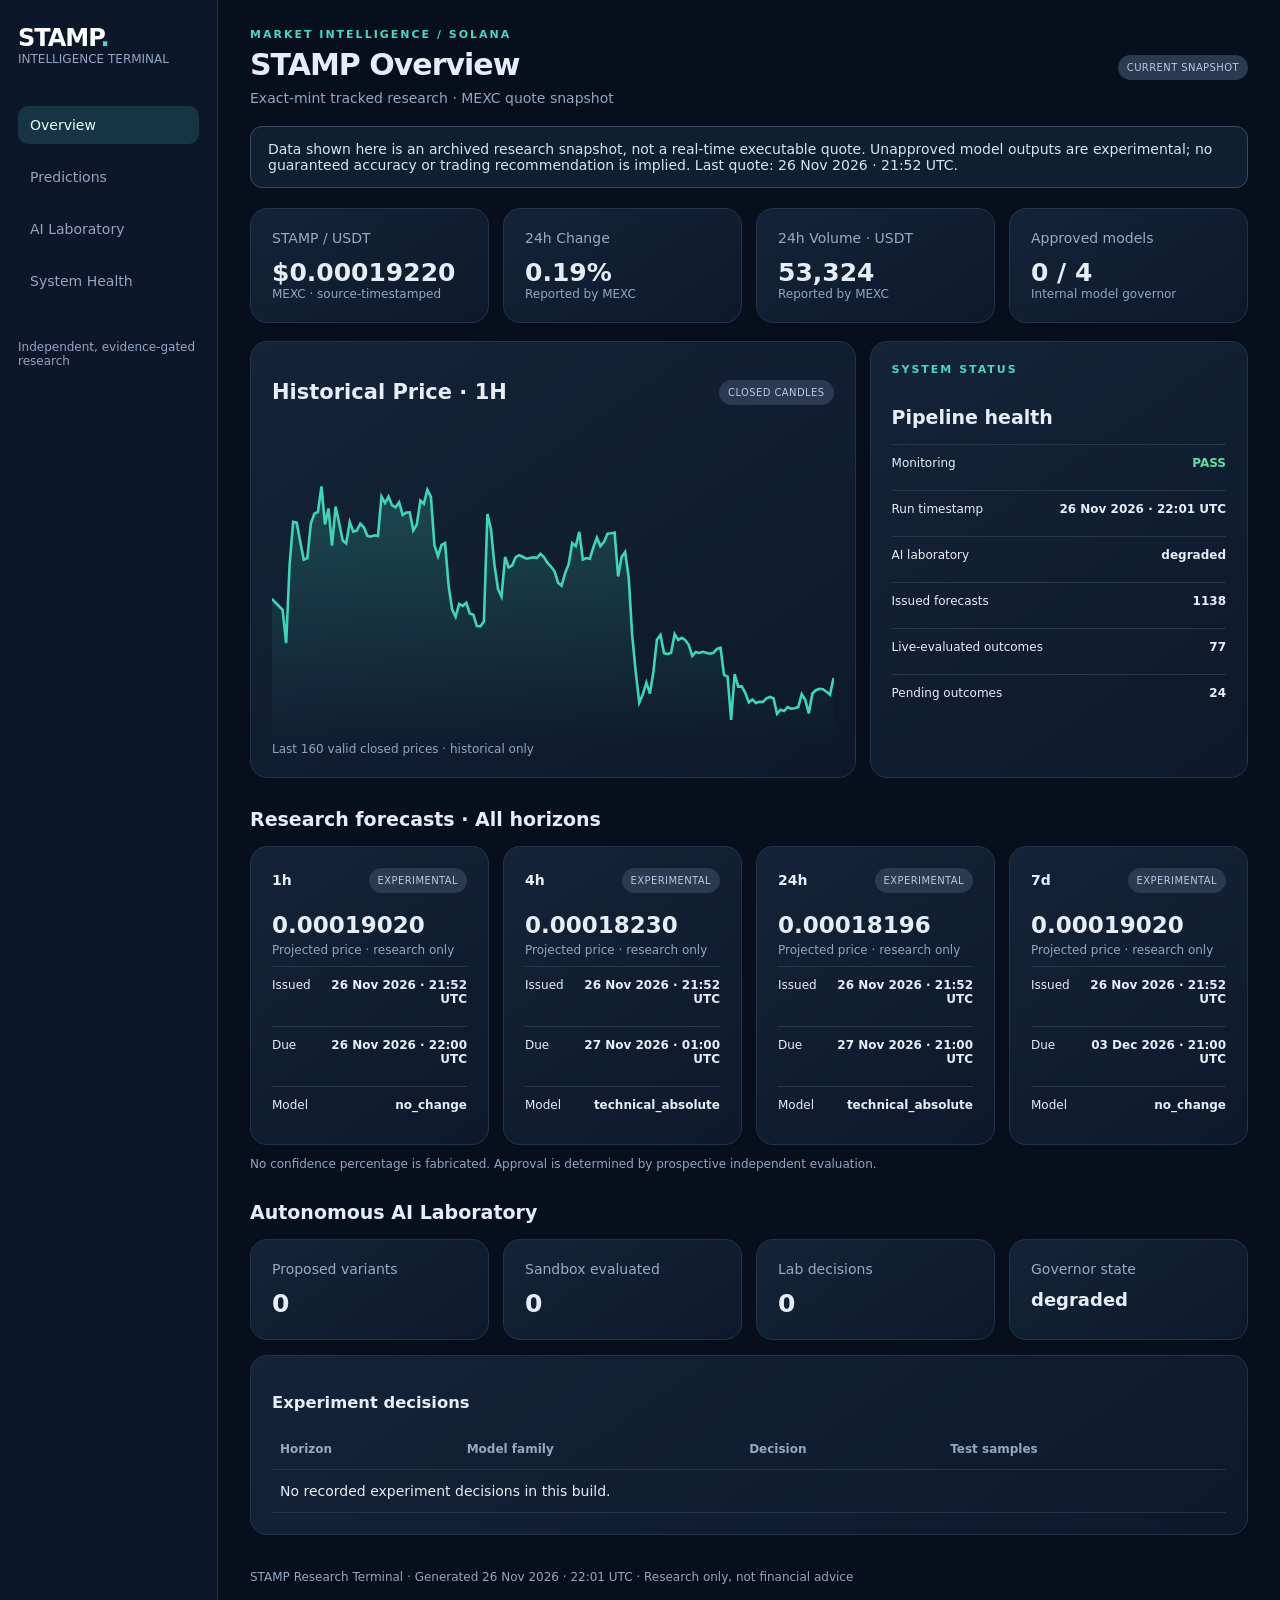
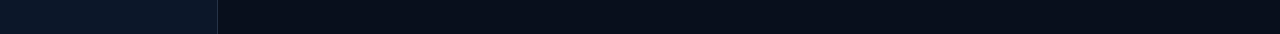
==== dashboard/index.html @ 6c42e056 "data: scheduled STAMP market observation [skip render]" ====
<!doctype html><html lang="en"><head><meta charset="utf-8"><meta name="viewport" content="width=device-width,initial-scale=1"><meta name="theme-color" content="#080f1c"><title>STAMP · Intelligence Terminal</title><style>*{box-sizing:border-box}body{margin:0;background:#080f1c;color:#e7edf7;font:14px system-ui,-apple-system,Segoe UI,Arial}.layout{display:grid;grid-template-columns:218px minmax(0,1fr);min-height:100vh}.sidebar{background:#0c1729;border-right:1px solid #263347;padding:24px 18px}.brand{font-size:24px;font-weight:900;letter-spacing:-1px;color:#fff}.brand span{color:#46dbc7}.nav{margin-top:40px;display:grid;gap:14px;color:#91a6c2}.nav a{color:inherit;text-decoration:none;padding:11px 12px;border-radius:10px}.nav a:hover,.nav a:first-child{color:#e8fffb;background:#173445}.content{max-width:1500px;width:100%;margin:auto;padding:28px 32px 50px}.between{display:flex;justify-content:space-between;align-items:center;gap:12px;flex-wrap:wrap}.muted,.small{color:#91a6c2}.small{font-size:12px}.eyebrow{text-transform:uppercase;letter-spacing:2px;color:#48d7c5;font-size:11px;font-weight:800}.title{font-size:30px;letter-spacing:-1px;margin:6px 0 8px}.notice{border:1px solid #3b4a63;background:#101e31;padding:14px 17px;border-radius:12px;margin:20px 0;color:#d3e5f3}.grid{display:grid;gap:14px}.metrics{grid-template-columns:repeat(4,minmax(0,1fr))}.metric,.panel,.forecast{border:1px solid #23334b;border-radius:17px;background:linear-gradient(145deg,#142338,#0d192b);padding:21px;min-width:0}.metric .label{color:#98abc4;margin-bottom:12px}.metric .value{font-size:25px;font-weight:800;overflow-wrap:anywhere}.section{font-size:19px;margin:30px 0 16px}.two{grid-template-columns:minmax(0,1.6fr) minmax(0,1fr)}.chart{height:300px;margin-top:20px}.chart svg{height:100%;width:100%}.forecast-grid{grid-template-columns:repeat(4,minmax(0,1fr))}.badge{font-size:10px;border-radius:100px;padding:7px 9px;background:#2b3951;color:#b4c9e3;letter-spacing:.4px}.target{font-size:23px;font-weight:800;margin:19px 0 5px}.kv{display:flex;justify-content:space-between;gap:14px;border-top:1px solid #27384d;padding:11px 0;font-size:12px;margin-top:9px}.kv b{text-align:right;overflow-wrap:anywhere}table{width:100%;border-collapse:collapse}th,td{padding:13px 8px;text-align:left;border-bottom:1px solid #24344b}th{color:#93a9c3;font-size:12px}.healthy{color:#5ce2a9}.warning{color:#f0b76a}@media(max-width:1100px){.forecast-grid,.metrics{grid-template-columns:repeat(2,minmax(0,1fr))}.two{grid-template-columns:1fr}}@media(max-width:720px){.layout{display:block}.sidebar{padding:15px 20px;border-bottom:1px solid #263347}.nav{display:flex;overflow:auto;margin-top:12px;gap:4px}.nav a{white-space:nowrap}.content{padding:21px 16px}.metrics,.forecast-grid{grid-template-columns:1fr 1fr}.metric .value{font-size:19px}.forecast{padding:14px}}@media(max-width:420px){.metrics,.forecast-grid{grid-template-columns:1fr}}</style></head><body><div class="layout"><aside class="sidebar"><div class="brand">STAMP<span>.</span></div><div class="small">INTELLIGENCE TERMINAL</div><nav class="nav"><a href="#overview">Overview</a><a href="#predictions">Predictions</a><a href="#laboratory">AI Laboratory</a><a href="#health">System Health</a></nav><p class="small" style="margin-top:40px">Independent, evidence-gated research</p></aside><main class="content" id="overview"><div class="between"><div><div class="eyebrow">Market intelligence / Solana</div><h1 class="title">STAMP Overview</h1><div class="muted">Exact-mint tracked research · MEXC quote snapshot</div></div><span class="badge">CURRENT SNAPSHOT</span></div><div class="notice">Data shown here is an archived research snapshot, not a real-time executable quote. Unapproved model outputs are experimental; no guaranteed accuracy or trading recommendation is implied. Last quote: 26 Nov 2026 · 21:52 UTC.</div><div class="grid metrics"><div class="metric"><div class="label">STAMP / USDT</div><div class="value">$0.00019220</div><div class="small">MEXC · source-timestamped</div></div><div class="metric"><div class="label">24h Change</div><div class="value">0.19%</div><div class="small">Reported by MEXC</div></div><div class="metric"><div class="label">24h Volume · USDT</div><div class="value">53,324</div><div class="small">Reported by MEXC</div></div><div class="metric"><div class="label">Approved models</div><div class="value">0 / 4</div><div class="small">Internal model governor</div></div></div><div class="grid two" style="margin-top:18px"><section class="panel"><div class="between"><h2>Historical Price · 1H</h2><span class="badge">CLOSED CANDLES</span></div><div class="chart"><svg aria-label="Historical 1h closes" viewBox="0 0 1000 270" role="img" preserveAspectRatio="none"><defs><linearGradient id="chartfill" x1="0" x2="0" y1="0" y2="1"><stop stop-color="#42d4ba" stop-opacity=".22"/><stop offset="1" stop-color="#42d4ba" stop-opacity="0"/></linearGradient></defs><polygon fill="url(#chartfill)" points="0,270 0.0,141.1 6.3,144.7 12.6,147.8 18.9,151.0 25.2,180.9 31.4,110.3 37.7,71.9 44.0,72.6 50.3,89.7 56.6,106.0 62.9,104.6 69.2,73.3 75.5,64.5 81.8,63.0 88.1,40.0 94.3,74.2 100.6,59.8 106.9,93.2 113.2,58.1 119.5,72.6 125.8,88.4 132.1,91.3 138.4,72.0 144.7,80.6 150.9,79.7 157.2,73.5 163.5,76.8 169.8,84.4 176.1,85.2 182.4,84.0 188.7,84.6 195.0,49.1 201.3,54.9 207.5,49.1 213.8,57.1 220.1,58.8 226.4,54.2 232.7,65.7 239.0,63.5 245.3,63.3 251.6,79.5 257.9,74.2 264.2,52.7 270.4,55.6 276.7,42.9 283.0,49.4 289.3,93.0 295.6,102.8 301.9,92.7 308.2,91.0 314.5,129.3 320.8,150.9 327.0,157.4 333.3,145.7 339.6,147.5 345.9,144.7 352.2,154.3 358.5,155.4 364.8,165.7 371.1,166.0 377.4,161.3 383.6,64.9 389.9,78.2 396.2,110.6 402.5,132.5 408.8,139.2 415.1,103.5 421.4,112.8 427.7,111.1 434.0,103.6 440.3,101.9 446.5,103.3 452.8,105.0 459.1,104.4 465.4,103.8 471.7,104.4 478.0,100.6 484.3,103.5 490.6,108.8 496.9,112.2 503.1,116.3 509.4,126.6 515.7,129.3 522.0,118.0 528.3,110.0 534.6,91.0 540.9,93.8 547.2,80.9 553.5,105.8 559.7,104.4 566.0,105.0 572.3,94.8 578.6,86.0 584.9,93.8 591.2,89.9 597.5,82.5 603.8,82.2 610.1,81.6 616.4,121.0 622.6,103.6 628.9,99.0 635.2,121.8 641.5,174.4 647.8,207.2 654.1,234.5 660.4,227.3 666.7,216.6 673.0,226.5 679.2,206.9 685.5,177.9 691.8,173.6 698.1,190.0 704.4,190.9 710.7,189.7 717.0,172.8 723.3,178.1 729.6,176.2 735.8,178.2 742.1,182.5 748.4,192.5 754.7,189.0 761.0,189.8 767.3,188.8 773.6,189.6 779.9,190.5 786.2,189.7 792.5,186.1 798.7,185.1 805.0,209.6 811.3,211.1 817.6,250.0 823.9,209.0 830.2,220.2 836.5,219.9 842.8,225.7 849.1,234.3 855.3,231.7 861.6,234.9 867.9,233.8 874.2,233.9 880.5,230.7 886.8,229.5 893.1,230.6 899.4,244.5 905.7,240.9 911.9,242.1 918.2,238.6 924.5,240.0 930.8,239.7 937.1,238.5 943.4,226.9 949.7,232.3 956.0,244.3 962.3,226.3 968.6,223.4 974.8,222.1 981.1,222.5 987.4,224.7 993.7,227.3 1000.0,212.5 1000,270"/><polyline fill="none" stroke="#42d4ba" stroke-width="2.6" vector-effect="non-scaling-stroke" points="0.0,141.1 6.3,144.7 12.6,147.8 18.9,151.0 25.2,180.9 31.4,110.3 37.7,71.9 44.0,72.6 50.3,89.7 56.6,106.0 62.9,104.6 69.2,73.3 75.5,64.5 81.8,63.0 88.1,40.0 94.3,74.2 100.6,59.8 106.9,93.2 113.2,58.1 119.5,72.6 125.8,88.4 132.1,91.3 138.4,72.0 144.7,80.6 150.9,79.7 157.2,73.5 163.5,76.8 169.8,84.4 176.1,85.2 182.4,84.0 188.7,84.6 195.0,49.1 201.3,54.9 207.5,49.1 213.8,57.1 220.1,58.8 226.4,54.2 232.7,65.7 239.0,63.5 245.3,63.3 251.6,79.5 257.9,74.2 264.2,52.7 270.4,55.6 276.7,42.9 283.0,49.4 289.3,93.0 295.6,102.8 301.9,92.7 308.2,91.0 314.5,129.3 320.8,150.9 327.0,157.4 333.3,145.7 339.6,147.5 345.9,144.7 352.2,154.3 358.5,155.4 364.8,165.7 371.1,166.0 377.4,161.3 383.6,64.9 389.9,78.2 396.2,110.6 402.5,132.5 408.8,139.2 415.1,103.5 421.4,112.8 427.7,111.1 434.0,103.6 440.3,101.9 446.5,103.3 452.8,105.0 459.1,104.4 465.4,103.8 471.7,104.4 478.0,100.6 484.3,103.5 490.6,108.8 496.9,112.2 503.1,116.3 509.4,126.6 515.7,129.3 522.0,118.0 528.3,110.0 534.6,91.0 540.9,93.8 547.2,80.9 553.5,105.8 559.7,104.4 566.0,105.0 572.3,94.8 578.6,86.0 584.9,93.8 591.2,89.9 597.5,82.5 603.8,82.2 610.1,81.6 616.4,121.0 622.6,103.6 628.9,99.0 635.2,121.8 641.5,174.4 647.8,207.2 654.1,234.5 660.4,227.3 666.7,216.6 673.0,226.5 679.2,206.9 685.5,177.9 691.8,173.6 698.1,190.0 704.4,190.9 710.7,189.7 717.0,172.8 723.3,178.1 729.6,176.2 735.8,178.2 742.1,182.5 748.4,192.5 754.7,189.0 761.0,189.8 767.3,188.8 773.6,189.6 779.9,190.5 786.2,189.7 792.5,186.1 798.7,185.1 805.0,209.6 811.3,211.1 817.6,250.0 823.9,209.0 830.2,220.2 836.5,219.9 842.8,225.7 849.1,234.3 855.3,231.7 861.6,234.9 867.9,233.8 874.2,233.9 880.5,230.7 886.8,229.5 893.1,230.6 899.4,244.5 905.7,240.9 911.9,242.1 918.2,238.6 924.5,240.0 930.8,239.7 937.1,238.5 943.4,226.9 949.7,232.3 956.0,244.3 962.3,226.3 968.6,223.4 974.8,222.1 981.1,222.5 987.4,224.7 993.7,227.3 1000.0,212.5"/></svg></div><div class="small">Last 160 valid closed prices · historical only</div></section><section class="panel" id="health"><div class="eyebrow">System status</div><h2 class="section">Pipeline health</h2><div class="kv"><span>Monitoring</span><b class="healthy">PASS</b></div><div class="kv"><span>Run timestamp</span><b>26 Nov 2026 · 22:01 UTC</b></div><div class="kv"><span>AI laboratory</span><b>degraded</b></div><div class="kv"><span>Issued forecasts</span><b>1138</b></div><div class="kv"><span>Live-evaluated outcomes</span><b>77</b></div><div class="kv"><span>Pending outcomes</span><b>24</b></div></section></div><section id="predictions"><h2 class="section">Research forecasts · All horizons</h2><div class="grid forecast-grid"><article class="forecast"><div class="between"><strong>1h</strong><span class="badge">EXPERIMENTAL</span></div><div class="target">0.00019020</div><div class="small">Projected price · research only</div><div class="kv"><span>Issued</span><b>26 Nov 2026 · 21:52 UTC</b></div><div class="kv"><span>Due</span><b>26 Nov 2026 · 22:00 UTC</b></div><div class="kv"><span>Model</span><b>no_change</b></div></article><article class="forecast"><div class="between"><strong>4h</strong><span class="badge">EXPERIMENTAL</span></div><div class="target">0.00018230</div><div class="small">Projected price · research only</div><div class="kv"><span>Issued</span><b>26 Nov 2026 · 21:52 UTC</b></div><div class="kv"><span>Due</span><b>27 Nov 2026 · 01:00 UTC</b></div><div class="kv"><span>Model</span><b>technical_absolute</b></div></article><article class="forecast"><div class="between"><strong>24h</strong><span class="badge">EXPERIMENTAL</span></div><div class="target">0.00018196</div><div class="small">Projected price · research only</div><div class="kv"><span>Issued</span><b>26 Nov 2026 · 21:52 UTC</b></div><div class="kv"><span>Due</span><b>27 Nov 2026 · 21:00 UTC</b></div><div class="kv"><span>Model</span><b>technical_absolute</b></div></article><article class="forecast"><div class="between"><strong>7d</strong><span class="badge">EXPERIMENTAL</span></div><div class="target">0.00019020</div><div class="small">Projected price · research only</div><div class="kv"><span>Issued</span><b>26 Nov 2026 · 21:52 UTC</b></div><div class="kv"><span>Due</span><b>03 Dec 2026 · 21:00 UTC</b></div><div class="kv"><span>Model</span><b>no_change</b></div></article></div><p class="small">No confidence percentage is fabricated. Approval is determined by prospective independent evaluation.</p></section><section id="laboratory"><h2 class="section">Autonomous AI Laboratory</h2><div class="grid metrics"><div class="metric"><div class="label">Proposed variants</div><div class="value">0</div></div><div class="metric"><div class="label">Sandbox evaluated</div><div class="value">0</div></div><div class="metric"><div class="label">Lab decisions</div><div class="value">0</div></div><div class="metric"><div class="label">Governor state</div><div class="value" style="font-size:18px">degraded</div></div></div><div class="panel" style="margin-top:15px;overflow-x:auto"><h3>Experiment decisions</h3><table><thead><tr><th>Horizon</th><th>Model family</th><th>Decision</th><th>Test samples</th></tr></thead><tbody><tr><td colspan="4">No recorded experiment decisions in this build.</td></tr></tbody></table></div></section><footer class="small" style="padding-top:35px">STAMP Research Terminal · Generated 26 Nov 2026 · 22:01 UTC · Research only, not financial advice</footer></main></div></body></html>
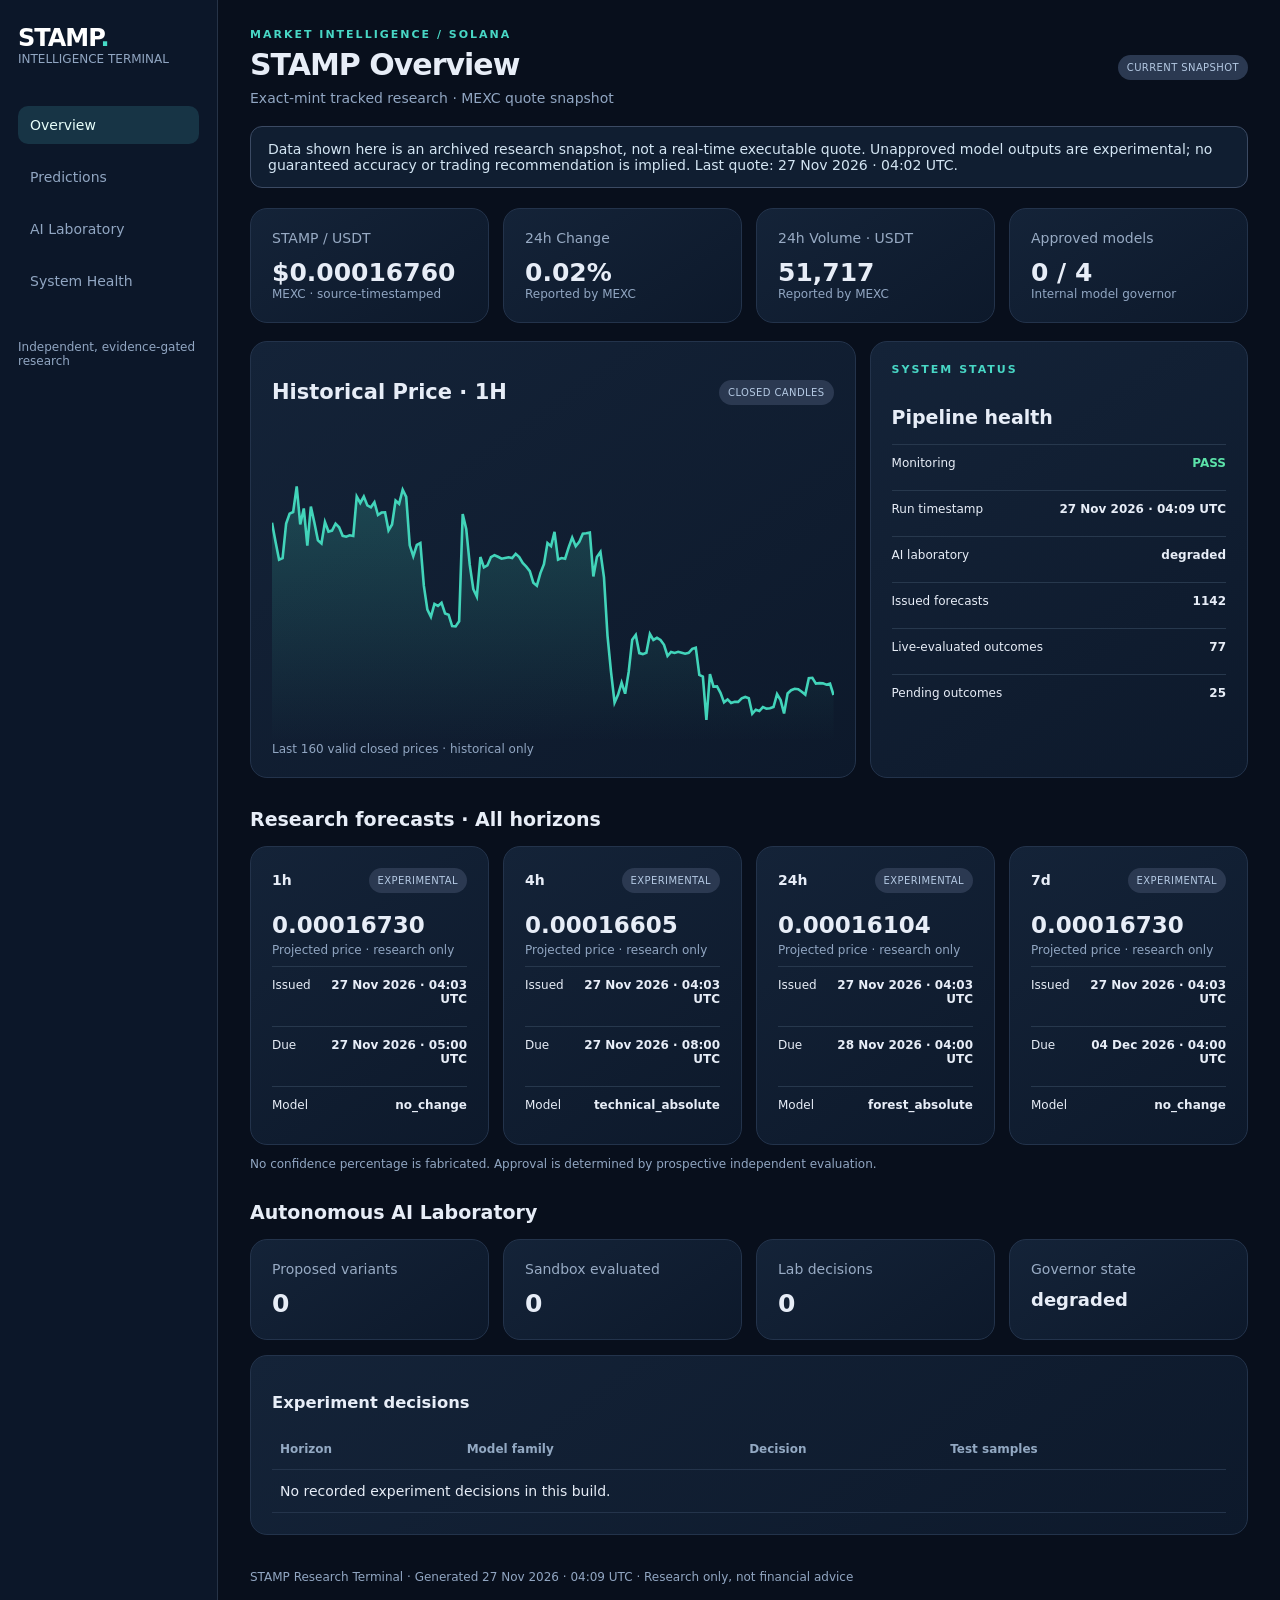
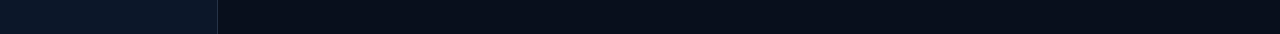
==== commit db22cce1: "data: scheduled STAMP market observation [skip render]" ====
--- a/dashboard/index.html
+++ b/dashboard/index.html
@@ -1 +1 @@
-<!doctype html><html lang="en"><head><meta charset="utf-8"><meta name="viewport" content="width=device-width,initial-scale=1"><meta name="theme-color" content="#080f1c"><title>STAMP · Intelligence Terminal</title><style>*{box-sizing:border-box}body{margin:0;background:#080f1c;color:#e7edf7;font:14px system-ui,-apple-system,Segoe UI,Arial}.layout{display:grid;grid-template-columns:218px minmax(0,1fr);min-height:100vh}.sidebar{background:#0c1729;border-right:1px solid #263347;padding:24px 18px}.brand{font-size:24px;font-weight:900;letter-spacing:-1px;color:#fff}.brand span{color:#46dbc7}.nav{margin-top:40px;display:grid;gap:14px;color:#91a6c2}.nav a{color:inherit;text-decoration:none;padding:11px 12px;border-radius:10px}.nav a:hover,.nav a:first-child{color:#e8fffb;background:#173445}.content{max-width:1500px;width:100%;margin:auto;padding:28px 32px 50px}.between{display:flex;justify-content:space-between;align-items:center;gap:12px;flex-wrap:wrap}.muted,.small{color:#91a6c2}.small{font-size:12px}.eyebrow{text-transform:uppercase;letter-spacing:2px;color:#48d7c5;font-size:11px;font-weight:800}.title{font-size:30px;letter-spacing:-1px;margin:6px 0 8px}.notice{border:1px solid #3b4a63;background:#101e31;padding:14px 17px;border-radius:12px;margin:20px 0;color:#d3e5f3}.grid{display:grid;gap:14px}.metrics{grid-template-columns:repeat(4,minmax(0,1fr))}.metric,.panel,.forecast{border:1px solid #23334b;border-radius:17px;background:linear-gradient(145deg,#142338,#0d192b);padding:21px;min-width:0}.metric .label{color:#98abc4;margin-bottom:12px}.metric .value{font-size:25px;font-weight:800;overflow-wrap:anywhere}.section{font-size:19px;margin:30px 0 16px}.two{grid-template-columns:minmax(0,1.6fr) minmax(0,1fr)}.chart{height:300px;margin-top:20px}.chart svg{height:100%;width:100%}.forecast-grid{grid-template-columns:repeat(4,minmax(0,1fr))}.badge{font-size:10px;border-radius:100px;padding:7px 9px;background:#2b3951;color:#b4c9e3;letter-spacing:.4px}.target{font-size:23px;font-weight:800;margin:19px 0 5px}.kv{display:flex;justify-content:space-between;gap:14px;border-top:1px solid #27384d;padding:11px 0;font-size:12px;margin-top:9px}.kv b{text-align:right;overflow-wrap:anywhere}table{width:100%;border-collapse:collapse}th,td{padding:13px 8px;text-align:left;border-bottom:1px solid #24344b}th{color:#93a9c3;font-size:12px}.healthy{color:#5ce2a9}.warning{color:#f0b76a}@media(max-width:1100px){.forecast-grid,.metrics{grid-template-columns:repeat(2,minmax(0,1fr))}.two{grid-template-columns:1fr}}@media(max-width:720px){.layout{display:block}.sidebar{padding:15px 20px;border-bottom:1px solid #263347}.nav{display:flex;overflow:auto;margin-top:12px;gap:4px}.nav a{white-space:nowrap}.content{padding:21px 16px}.metrics,.forecast-grid{grid-template-columns:1fr 1fr}.metric .value{font-size:19px}.forecast{padding:14px}}@media(max-width:420px){.metrics,.forecast-grid{grid-template-columns:1fr}}</style></head><body><div class="layout"><aside class="sidebar"><div class="brand">STAMP<span>.</span></div><div class="small">INTELLIGENCE TERMINAL</div><nav class="nav"><a href="#overview">Overview</a><a href="#predictions">Predictions</a><a href="#laboratory">AI Laboratory</a><a href="#health">System Health</a></nav><p class="small" style="margin-top:40px">Independent, evidence-gated research</p></aside><main class="content" id="overview"><div class="between"><div><div class="eyebrow">Market intelligence / Solana</div><h1 class="title">STAMP Overview</h1><div class="muted">Exact-mint tracked research · MEXC quote snapshot</div></div><span class="badge">CURRENT SNAPSHOT</span></div><div class="notice">Data shown here is an archived research snapshot, not a real-time executable quote. Unapproved model outputs are experimental; no guaranteed accuracy or trading recommendation is implied. Last quote: 26 Nov 2026 · 21:52 UTC.</div><div class="grid metrics"><div class="metric"><div class="label">STAMP / USDT</div><div class="value">$0.00019220</div><div class="small">MEXC · source-timestamped</div></div><div class="metric"><div class="label">24h Change</div><div class="value">0.19%</div><div class="small">Reported by MEXC</div></div><div class="metric"><div class="label">24h Volume · USDT</div><div class="value">53,324</div><div class="small">Reported by MEXC</div></div><div class="metric"><div class="label">Approved models</div><div class="value">0 / 4</div><div class="small">Internal model governor</div></div></div><div class="grid two" style="margin-top:18px"><section class="panel"><div class="between"><h2>Historical Price · 1H</h2><span class="badge">CLOSED CANDLES</span></div><div class="chart"><svg aria-label="Historical 1h closes" viewBox="0 0 1000 270" role="img" preserveAspectRatio="none"><defs><linearGradient id="chartfill" x1="0" x2="0" y1="0" y2="1"><stop stop-color="#42d4ba" stop-opacity=".22"/><stop offset="1" stop-color="#42d4ba" stop-opacity="0"/></linearGradient></defs><polygon fill="url(#chartfill)" points="0,270 0.0,141.1 6.3,144.7 12.6,147.8 18.9,151.0 25.2,180.9 31.4,110.3 37.7,71.9 44.0,72.6 50.3,89.7 56.6,106.0 62.9,104.6 69.2,73.3 75.5,64.5 81.8,63.0 88.1,40.0 94.3,74.2 100.6,59.8 106.9,93.2 113.2,58.1 119.5,72.6 125.8,88.4 132.1,91.3 138.4,72.0 144.7,80.6 150.9,79.7 157.2,73.5 163.5,76.8 169.8,84.4 176.1,85.2 182.4,84.0 188.7,84.6 195.0,49.1 201.3,54.9 207.5,49.1 213.8,57.1 220.1,58.8 226.4,54.2 232.7,65.7 239.0,63.5 245.3,63.3 251.6,79.5 257.9,74.2 264.2,52.7 270.4,55.6 276.7,42.9 283.0,49.4 289.3,93.0 295.6,102.8 301.9,92.7 308.2,91.0 314.5,129.3 320.8,150.9 327.0,157.4 333.3,145.7 339.6,147.5 345.9,144.7 352.2,154.3 358.5,155.4 364.8,165.7 371.1,166.0 377.4,161.3 383.6,64.9 389.9,78.2 396.2,110.6 402.5,132.5 408.8,139.2 415.1,103.5 421.4,112.8 427.7,111.1 434.0,103.6 440.3,101.9 446.5,103.3 452.8,105.0 459.1,104.4 465.4,103.8 471.7,104.4 478.0,100.6 484.3,103.5 490.6,108.8 496.9,112.2 503.1,116.3 509.4,126.6 515.7,129.3 522.0,118.0 528.3,110.0 534.6,91.0 540.9,93.8 547.2,80.9 553.5,105.8 559.7,104.4 566.0,105.0 572.3,94.8 578.6,86.0 584.9,93.8 591.2,89.9 597.5,82.5 603.8,82.2 610.1,81.6 616.4,121.0 622.6,103.6 628.9,99.0 635.2,121.8 641.5,174.4 647.8,207.2 654.1,234.5 660.4,227.3 666.7,216.6 673.0,226.5 679.2,206.9 685.5,177.9 691.8,173.6 698.1,190.0 704.4,190.9 710.7,189.7 717.0,172.8 723.3,178.1 729.6,176.2 735.8,178.2 742.1,182.5 748.4,192.5 754.7,189.0 761.0,189.8 767.3,188.8 773.6,189.6 779.9,190.5 786.2,189.7 792.5,186.1 798.7,185.1 805.0,209.6 811.3,211.1 817.6,250.0 823.9,209.0 830.2,220.2 836.5,219.9 842.8,225.7 849.1,234.3 855.3,231.7 861.6,234.9 867.9,233.8 874.2,233.9 880.5,230.7 886.8,229.5 893.1,230.6 899.4,244.5 905.7,240.9 911.9,242.1 918.2,238.6 924.5,240.0 930.8,239.7 937.1,238.5 943.4,226.9 949.7,232.3 956.0,244.3 962.3,226.3 968.6,223.4 974.8,222.1 981.1,222.5 987.4,224.7 993.7,227.3 1000.0,212.5 1000,270"/><polyline fill="none" stroke="#42d4ba" stroke-width="2.6" vector-effect="non-scaling-stroke" points="0.0,141.1 6.3,144.7 12.6,147.8 18.9,151.0 25.2,180.9 31.4,110.3 37.7,71.9 44.0,72.6 50.3,89.7 56.6,106.0 62.9,104.6 69.2,73.3 75.5,64.5 81.8,63.0 88.1,40.0 94.3,74.2 100.6,59.8 106.9,93.2 113.2,58.1 119.5,72.6 125.8,88.4 132.1,91.3 138.4,72.0 144.7,80.6 150.9,79.7 157.2,73.5 163.5,76.8 169.8,84.4 176.1,85.2 182.4,84.0 188.7,84.6 195.0,49.1 201.3,54.9 207.5,49.1 213.8,57.1 220.1,58.8 226.4,54.2 232.7,65.7 239.0,63.5 245.3,63.3 251.6,79.5 257.9,74.2 264.2,52.7 270.4,55.6 276.7,42.9 283.0,49.4 289.3,93.0 295.6,102.8 301.9,92.7 308.2,91.0 314.5,129.3 320.8,150.9 327.0,157.4 333.3,145.7 339.6,147.5 345.9,144.7 352.2,154.3 358.5,155.4 364.8,165.7 371.1,166.0 377.4,161.3 383.6,64.9 389.9,78.2 396.2,110.6 402.5,132.5 408.8,139.2 415.1,103.5 421.4,112.8 427.7,111.1 434.0,103.6 440.3,101.9 446.5,103.3 452.8,105.0 459.1,104.4 465.4,103.8 471.7,104.4 478.0,100.6 484.3,103.5 490.6,108.8 496.9,112.2 503.1,116.3 509.4,126.6 515.7,129.3 522.0,118.0 528.3,110.0 534.6,91.0 540.9,93.8 547.2,80.9 553.5,105.8 559.7,104.4 566.0,105.0 572.3,94.8 578.6,86.0 584.9,93.8 591.2,89.9 597.5,82.5 603.8,82.2 610.1,81.6 616.4,121.0 622.6,103.6 628.9,99.0 635.2,121.8 641.5,174.4 647.8,207.2 654.1,234.5 660.4,227.3 666.7,216.6 673.0,226.5 679.2,206.9 685.5,177.9 691.8,173.6 698.1,190.0 704.4,190.9 710.7,189.7 717.0,172.8 723.3,178.1 729.6,176.2 735.8,178.2 742.1,182.5 748.4,192.5 754.7,189.0 761.0,189.8 767.3,188.8 773.6,189.6 779.9,190.5 786.2,189.7 792.5,186.1 798.7,185.1 805.0,209.6 811.3,211.1 817.6,250.0 823.9,209.0 830.2,220.2 836.5,219.9 842.8,225.7 849.1,234.3 855.3,231.7 861.6,234.9 867.9,233.8 874.2,233.9 880.5,230.7 886.8,229.5 893.1,230.6 899.4,244.5 905.7,240.9 911.9,242.1 918.2,238.6 924.5,240.0 930.8,239.7 937.1,238.5 943.4,226.9 949.7,232.3 956.0,244.3 962.3,226.3 968.6,223.4 974.8,222.1 981.1,222.5 987.4,224.7 993.7,227.3 1000.0,212.5"/></svg></div><div class="small">Last 160 valid closed prices · historical only</div></section><section class="panel" id="health"><div class="eyebrow">System status</div><h2 class="section">Pipeline health</h2><div class="kv"><span>Monitoring</span><b class="healthy">PASS</b></div><div class="kv"><span>Run timestamp</span><b>26 Nov 2026 · 22:01 UTC</b></div><div class="kv"><span>AI laboratory</span><b>degraded</b></div><div class="kv"><span>Issued forecasts</span><b>1138</b></div><div class="kv"><span>Live-evaluated outcomes</span><b>77</b></div><div class="kv"><span>Pending outcomes</span><b>24</b></div></section></div><section id="predictions"><h2 class="section">Research forecasts · All horizons</h2><div class="grid forecast-grid"><article class="forecast"><div class="between"><strong>1h</strong><span class="badge">EXPERIMENTAL</span></div><div class="target">0.00019020</div><div class="small">Projected price · research only</div><div class="kv"><span>Issued</span><b>26 Nov 2026 · 21:52 UTC</b></div><div class="kv"><span>Due</span><b>26 Nov 2026 · 22:00 UTC</b></div><div class="kv"><span>Model</span><b>no_change</b></div></article><article class="forecast"><div class="between"><strong>4h</strong><span class="badge">EXPERIMENTAL</span></div><div class="target">0.00018230</div><div class="small">Projected price · research only</div><div class="kv"><span>Issued</span><b>26 Nov 2026 · 21:52 UTC</b></div><div class="kv"><span>Due</span><b>27 Nov 2026 · 01:00 UTC</b></div><div class="kv"><span>Model</span><b>technical_absolute</b></div></article><article class="forecast"><div class="between"><strong>24h</strong><span class="badge">EXPERIMENTAL</span></div><div class="target">0.00018196</div><div class="small">Projected price · research only</div><div class="kv"><span>Issued</span><b>26 Nov 2026 · 21:52 UTC</b></div><div class="kv"><span>Due</span><b>27 Nov 2026 · 21:00 UTC</b></div><div class="kv"><span>Model</span><b>technical_absolute</b></div></article><article class="forecast"><div class="between"><strong>7d</strong><span class="badge">EXPERIMENTAL</span></div><div class="target">0.00019020</div><div class="small">Projected price · research only</div><div class="kv"><span>Issued</span><b>26 Nov 2026 · 21:52 UTC</b></div><div class="kv"><span>Due</span><b>03 Dec 2026 · 21:00 UTC</b></div><div class="kv"><span>Model</span><b>no_change</b></div></article></div><p class="small">No confidence percentage is fabricated. Approval is determined by prospective independent evaluation.</p></section><section id="laboratory"><h2 class="section">Autonomous AI Laboratory</h2><div class="grid metrics"><div class="metric"><div class="label">Proposed variants</div><div class="value">0</div></div><div class="metric"><div class="label">Sandbox evaluated</div><div class="value">0</div></div><div class="metric"><div class="label">Lab decisions</div><div class="value">0</div></div><div class="metric"><div class="label">Governor state</div><div class="value" style="font-size:18px">degraded</div></div></div><div class="panel" style="margin-top:15px;overflow-x:auto"><h3>Experiment decisions</h3><table><thead><tr><th>Horizon</th><th>Model family</th><th>Decision</th><th>Test samples</th></tr></thead><tbody><tr><td colspan="4">No recorded experiment decisions in this build.</td></tr></tbody></table></div></section><footer class="small" style="padding-top:35px">STAMP Research Terminal · Generated 26 Nov 2026 · 22:01 UTC · Research only, not financial advice</footer></main></div></body></html>+<!doctype html><html lang="en"><head><meta charset="utf-8"><meta name="viewport" content="width=device-width,initial-scale=1"><meta name="theme-color" content="#080f1c"><title>STAMP · Intelligence Terminal</title><style>*{box-sizing:border-box}body{margin:0;background:#080f1c;color:#e7edf7;font:14px system-ui,-apple-system,Segoe UI,Arial}.layout{display:grid;grid-template-columns:218px minmax(0,1fr);min-height:100vh}.sidebar{background:#0c1729;border-right:1px solid #263347;padding:24px 18px}.brand{font-size:24px;font-weight:900;letter-spacing:-1px;color:#fff}.brand span{color:#46dbc7}.nav{margin-top:40px;display:grid;gap:14px;color:#91a6c2}.nav a{color:inherit;text-decoration:none;padding:11px 12px;border-radius:10px}.nav a:hover,.nav a:first-child{color:#e8fffb;background:#173445}.content{max-width:1500px;width:100%;margin:auto;padding:28px 32px 50px}.between{display:flex;justify-content:space-between;align-items:center;gap:12px;flex-wrap:wrap}.muted,.small{color:#91a6c2}.small{font-size:12px}.eyebrow{text-transform:uppercase;letter-spacing:2px;color:#48d7c5;font-size:11px;font-weight:800}.title{font-size:30px;letter-spacing:-1px;margin:6px 0 8px}.notice{border:1px solid #3b4a63;background:#101e31;padding:14px 17px;border-radius:12px;margin:20px 0;color:#d3e5f3}.grid{display:grid;gap:14px}.metrics{grid-template-columns:repeat(4,minmax(0,1fr))}.metric,.panel,.forecast{border:1px solid #23334b;border-radius:17px;background:linear-gradient(145deg,#142338,#0d192b);padding:21px;min-width:0}.metric .label{color:#98abc4;margin-bottom:12px}.metric .value{font-size:25px;font-weight:800;overflow-wrap:anywhere}.section{font-size:19px;margin:30px 0 16px}.two{grid-template-columns:minmax(0,1.6fr) minmax(0,1fr)}.chart{height:300px;margin-top:20px}.chart svg{height:100%;width:100%}.forecast-grid{grid-template-columns:repeat(4,minmax(0,1fr))}.badge{font-size:10px;border-radius:100px;padding:7px 9px;background:#2b3951;color:#b4c9e3;letter-spacing:.4px}.target{font-size:23px;font-weight:800;margin:19px 0 5px}.kv{display:flex;justify-content:space-between;gap:14px;border-top:1px solid #27384d;padding:11px 0;font-size:12px;margin-top:9px}.kv b{text-align:right;overflow-wrap:anywhere}table{width:100%;border-collapse:collapse}th,td{padding:13px 8px;text-align:left;border-bottom:1px solid #24344b}th{color:#93a9c3;font-size:12px}.healthy{color:#5ce2a9}.warning{color:#f0b76a}@media(max-width:1100px){.forecast-grid,.metrics{grid-template-columns:repeat(2,minmax(0,1fr))}.two{grid-template-columns:1fr}}@media(max-width:720px){.layout{display:block}.sidebar{padding:15px 20px;border-bottom:1px solid #263347}.nav{display:flex;overflow:auto;margin-top:12px;gap:4px}.nav a{white-space:nowrap}.content{padding:21px 16px}.metrics,.forecast-grid{grid-template-columns:1fr 1fr}.metric .value{font-size:19px}.forecast{padding:14px}}@media(max-width:420px){.metrics,.forecast-grid{grid-template-columns:1fr}}</style></head><body><div class="layout"><aside class="sidebar"><div class="brand">STAMP<span>.</span></div><div class="small">INTELLIGENCE TERMINAL</div><nav class="nav"><a href="#overview">Overview</a><a href="#predictions">Predictions</a><a href="#laboratory">AI Laboratory</a><a href="#health">System Health</a></nav><p class="small" style="margin-top:40px">Independent, evidence-gated research</p></aside><main class="content" id="overview"><div class="between"><div><div class="eyebrow">Market intelligence / Solana</div><h1 class="title">STAMP Overview</h1><div class="muted">Exact-mint tracked research · MEXC quote snapshot</div></div><span class="badge">CURRENT SNAPSHOT</span></div><div class="notice">Data shown here is an archived research snapshot, not a real-time executable quote. Unapproved model outputs are experimental; no guaranteed accuracy or trading recommendation is implied. Last quote: 27 Nov 2026 · 04:02 UTC.</div><div class="grid metrics"><div class="metric"><div class="label">STAMP / USDT</div><div class="value">$0.00016760</div><div class="small">MEXC · source-timestamped</div></div><div class="metric"><div class="label">24h Change</div><div class="value">0.02%</div><div class="small">Reported by MEXC</div></div><div class="metric"><div class="label">24h Volume · USDT</div><div class="value">51,717</div><div class="small">Reported by MEXC</div></div><div class="metric"><div class="label">Approved models</div><div class="value">0 / 4</div><div class="small">Internal model governor</div></div></div><div class="grid two" style="margin-top:18px"><section class="panel"><div class="between"><h2>Historical Price · 1H</h2><span class="badge">CLOSED CANDLES</span></div><div class="chart"><svg aria-label="Historical 1h closes" viewBox="0 0 1000 270" role="img" preserveAspectRatio="none"><defs><linearGradient id="chartfill" x1="0" x2="0" y1="0" y2="1"><stop stop-color="#42d4ba" stop-opacity=".22"/><stop offset="1" stop-color="#42d4ba" stop-opacity="0"/></linearGradient></defs><polygon fill="url(#chartfill)" points="0,270 0.0,72.6 6.3,89.7 12.6,106.0 18.9,104.6 25.2,73.3 31.4,64.5 37.7,63.0 44.0,40.0 50.3,74.2 56.6,59.8 62.9,93.2 69.2,58.1 75.5,72.6 81.8,88.4 88.1,91.3 94.3,72.0 100.6,80.6 106.9,79.7 113.2,73.5 119.5,76.8 125.8,84.4 132.1,85.2 138.4,84.0 144.7,84.6 150.9,49.1 157.2,54.9 163.5,49.1 169.8,57.1 176.1,58.8 182.4,54.2 188.7,65.7 195.0,63.5 201.3,63.3 207.5,79.5 213.8,74.2 220.1,52.7 226.4,55.6 232.7,42.9 239.0,49.4 245.3,93.0 251.6,102.8 257.9,92.7 264.2,91.0 270.4,129.3 276.7,150.9 283.0,157.4 289.3,145.7 295.6,147.5 301.9,144.7 308.2,154.3 314.5,155.4 320.8,165.7 327.0,166.0 333.3,161.3 339.6,64.9 345.9,78.2 352.2,110.6 358.5,132.5 364.8,139.2 371.1,103.5 377.4,112.8 383.6,111.1 389.9,103.6 396.2,101.9 402.5,103.3 408.8,105.0 415.1,104.4 421.4,103.8 427.7,104.4 434.0,100.6 440.3,103.5 446.5,108.8 452.8,112.2 459.1,116.3 465.4,126.6 471.7,129.3 478.0,118.0 484.3,110.0 490.6,91.0 496.9,93.8 503.1,80.9 509.4,105.8 515.7,104.4 522.0,105.0 528.3,94.8 534.6,86.0 540.9,93.8 547.2,89.9 553.5,82.5 559.7,82.2 566.0,81.6 572.3,121.0 578.6,103.6 584.9,99.0 591.2,121.8 597.5,174.4 603.8,207.2 610.1,234.5 616.4,227.3 622.6,216.6 628.9,226.5 635.2,206.9 641.5,177.9 647.8,173.6 654.1,190.0 660.4,190.9 666.7,189.7 673.0,172.8 679.2,178.1 685.5,176.2 691.8,178.2 698.1,182.5 704.4,192.5 710.7,189.0 717.0,189.8 723.3,188.8 729.6,189.6 735.8,190.5 742.1,189.7 748.4,186.1 754.7,185.1 761.0,209.6 767.3,211.1 773.6,250.0 779.9,209.0 786.2,220.2 792.5,219.9 798.7,225.7 805.0,234.3 811.3,231.7 817.6,234.9 823.9,233.8 830.2,233.9 836.5,230.7 842.8,229.5 849.1,230.6 855.3,244.5 861.6,240.9 867.9,242.1 874.2,238.6 880.5,240.0 886.8,239.7 893.1,238.5 899.4,226.9 905.7,232.3 911.9,244.3 918.2,226.3 924.5,223.4 930.8,222.1 937.1,222.5 943.4,224.7 949.7,227.3 956.0,212.5 962.3,212.2 968.6,217.4 974.8,217.0 981.1,217.2 987.4,218.4 993.7,217.4 1000.0,227.7 1000,270"/><polyline fill="none" stroke="#42d4ba" stroke-width="2.6" vector-effect="non-scaling-stroke" points="0.0,72.6 6.3,89.7 12.6,106.0 18.9,104.6 25.2,73.3 31.4,64.5 37.7,63.0 44.0,40.0 50.3,74.2 56.6,59.8 62.9,93.2 69.2,58.1 75.5,72.6 81.8,88.4 88.1,91.3 94.3,72.0 100.6,80.6 106.9,79.7 113.2,73.5 119.5,76.8 125.8,84.4 132.1,85.2 138.4,84.0 144.7,84.6 150.9,49.1 157.2,54.9 163.5,49.1 169.8,57.1 176.1,58.8 182.4,54.2 188.7,65.7 195.0,63.5 201.3,63.3 207.5,79.5 213.8,74.2 220.1,52.7 226.4,55.6 232.7,42.9 239.0,49.4 245.3,93.0 251.6,102.8 257.9,92.7 264.2,91.0 270.4,129.3 276.7,150.9 283.0,157.4 289.3,145.7 295.6,147.5 301.9,144.7 308.2,154.3 314.5,155.4 320.8,165.7 327.0,166.0 333.3,161.3 339.6,64.9 345.9,78.2 352.2,110.6 358.5,132.5 364.8,139.2 371.1,103.5 377.4,112.8 383.6,111.1 389.9,103.6 396.2,101.9 402.5,103.3 408.8,105.0 415.1,104.4 421.4,103.8 427.7,104.4 434.0,100.6 440.3,103.5 446.5,108.8 452.8,112.2 459.1,116.3 465.4,126.6 471.7,129.3 478.0,118.0 484.3,110.0 490.6,91.0 496.9,93.8 503.1,80.9 509.4,105.8 515.7,104.4 522.0,105.0 528.3,94.8 534.6,86.0 540.9,93.8 547.2,89.9 553.5,82.5 559.7,82.2 566.0,81.6 572.3,121.0 578.6,103.6 584.9,99.0 591.2,121.8 597.5,174.4 603.8,207.2 610.1,234.5 616.4,227.3 622.6,216.6 628.9,226.5 635.2,206.9 641.5,177.9 647.8,173.6 654.1,190.0 660.4,190.9 666.7,189.7 673.0,172.8 679.2,178.1 685.5,176.2 691.8,178.2 698.1,182.5 704.4,192.5 710.7,189.0 717.0,189.8 723.3,188.8 729.6,189.6 735.8,190.5 742.1,189.7 748.4,186.1 754.7,185.1 761.0,209.6 767.3,211.1 773.6,250.0 779.9,209.0 786.2,220.2 792.5,219.9 798.7,225.7 805.0,234.3 811.3,231.7 817.6,234.9 823.9,233.8 830.2,233.9 836.5,230.7 842.8,229.5 849.1,230.6 855.3,244.5 861.6,240.9 867.9,242.1 874.2,238.6 880.5,240.0 886.8,239.7 893.1,238.5 899.4,226.9 905.7,232.3 911.9,244.3 918.2,226.3 924.5,223.4 930.8,222.1 937.1,222.5 943.4,224.7 949.7,227.3 956.0,212.5 962.3,212.2 968.6,217.4 974.8,217.0 981.1,217.2 987.4,218.4 993.7,217.4 1000.0,227.7"/></svg></div><div class="small">Last 160 valid closed prices · historical only</div></section><section class="panel" id="health"><div class="eyebrow">System status</div><h2 class="section">Pipeline health</h2><div class="kv"><span>Monitoring</span><b class="healthy">PASS</b></div><div class="kv"><span>Run timestamp</span><b>27 Nov 2026 · 04:09 UTC</b></div><div class="kv"><span>AI laboratory</span><b>degraded</b></div><div class="kv"><span>Issued forecasts</span><b>1142</b></div><div class="kv"><span>Live-evaluated outcomes</span><b>77</b></div><div class="kv"><span>Pending outcomes</span><b>25</b></div></section></div><section id="predictions"><h2 class="section">Research forecasts · All horizons</h2><div class="grid forecast-grid"><article class="forecast"><div class="between"><strong>1h</strong><span class="badge">EXPERIMENTAL</span></div><div class="target">0.00016730</div><div class="small">Projected price · research only</div><div class="kv"><span>Issued</span><b>27 Nov 2026 · 04:03 UTC</b></div><div class="kv"><span>Due</span><b>27 Nov 2026 · 05:00 UTC</b></div><div class="kv"><span>Model</span><b>no_change</b></div></article><article class="forecast"><div class="between"><strong>4h</strong><span class="badge">EXPERIMENTAL</span></div><div class="target">0.00016605</div><div class="small">Projected price · research only</div><div class="kv"><span>Issued</span><b>27 Nov 2026 · 04:03 UTC</b></div><div class="kv"><span>Due</span><b>27 Nov 2026 · 08:00 UTC</b></div><div class="kv"><span>Model</span><b>technical_absolute</b></div></article><article class="forecast"><div class="between"><strong>24h</strong><span class="badge">EXPERIMENTAL</span></div><div class="target">0.00016104</div><div class="small">Projected price · research only</div><div class="kv"><span>Issued</span><b>27 Nov 2026 · 04:03 UTC</b></div><div class="kv"><span>Due</span><b>28 Nov 2026 · 04:00 UTC</b></div><div class="kv"><span>Model</span><b>forest_absolute</b></div></article><article class="forecast"><div class="between"><strong>7d</strong><span class="badge">EXPERIMENTAL</span></div><div class="target">0.00016730</div><div class="small">Projected price · research only</div><div class="kv"><span>Issued</span><b>27 Nov 2026 · 04:03 UTC</b></div><div class="kv"><span>Due</span><b>04 Dec 2026 · 04:00 UTC</b></div><div class="kv"><span>Model</span><b>no_change</b></div></article></div><p class="small">No confidence percentage is fabricated. Approval is determined by prospective independent evaluation.</p></section><section id="laboratory"><h2 class="section">Autonomous AI Laboratory</h2><div class="grid metrics"><div class="metric"><div class="label">Proposed variants</div><div class="value">0</div></div><div class="metric"><div class="label">Sandbox evaluated</div><div class="value">0</div></div><div class="metric"><div class="label">Lab decisions</div><div class="value">0</div></div><div class="metric"><div class="label">Governor state</div><div class="value" style="font-size:18px">degraded</div></div></div><div class="panel" style="margin-top:15px;overflow-x:auto"><h3>Experiment decisions</h3><table><thead><tr><th>Horizon</th><th>Model family</th><th>Decision</th><th>Test samples</th></tr></thead><tbody><tr><td colspan="4">No recorded experiment decisions in this build.</td></tr></tbody></table></div></section><footer class="small" style="padding-top:35px">STAMP Research Terminal · Generated 27 Nov 2026 · 04:09 UTC · Research only, not financial advice</footer></main></div></body></html>
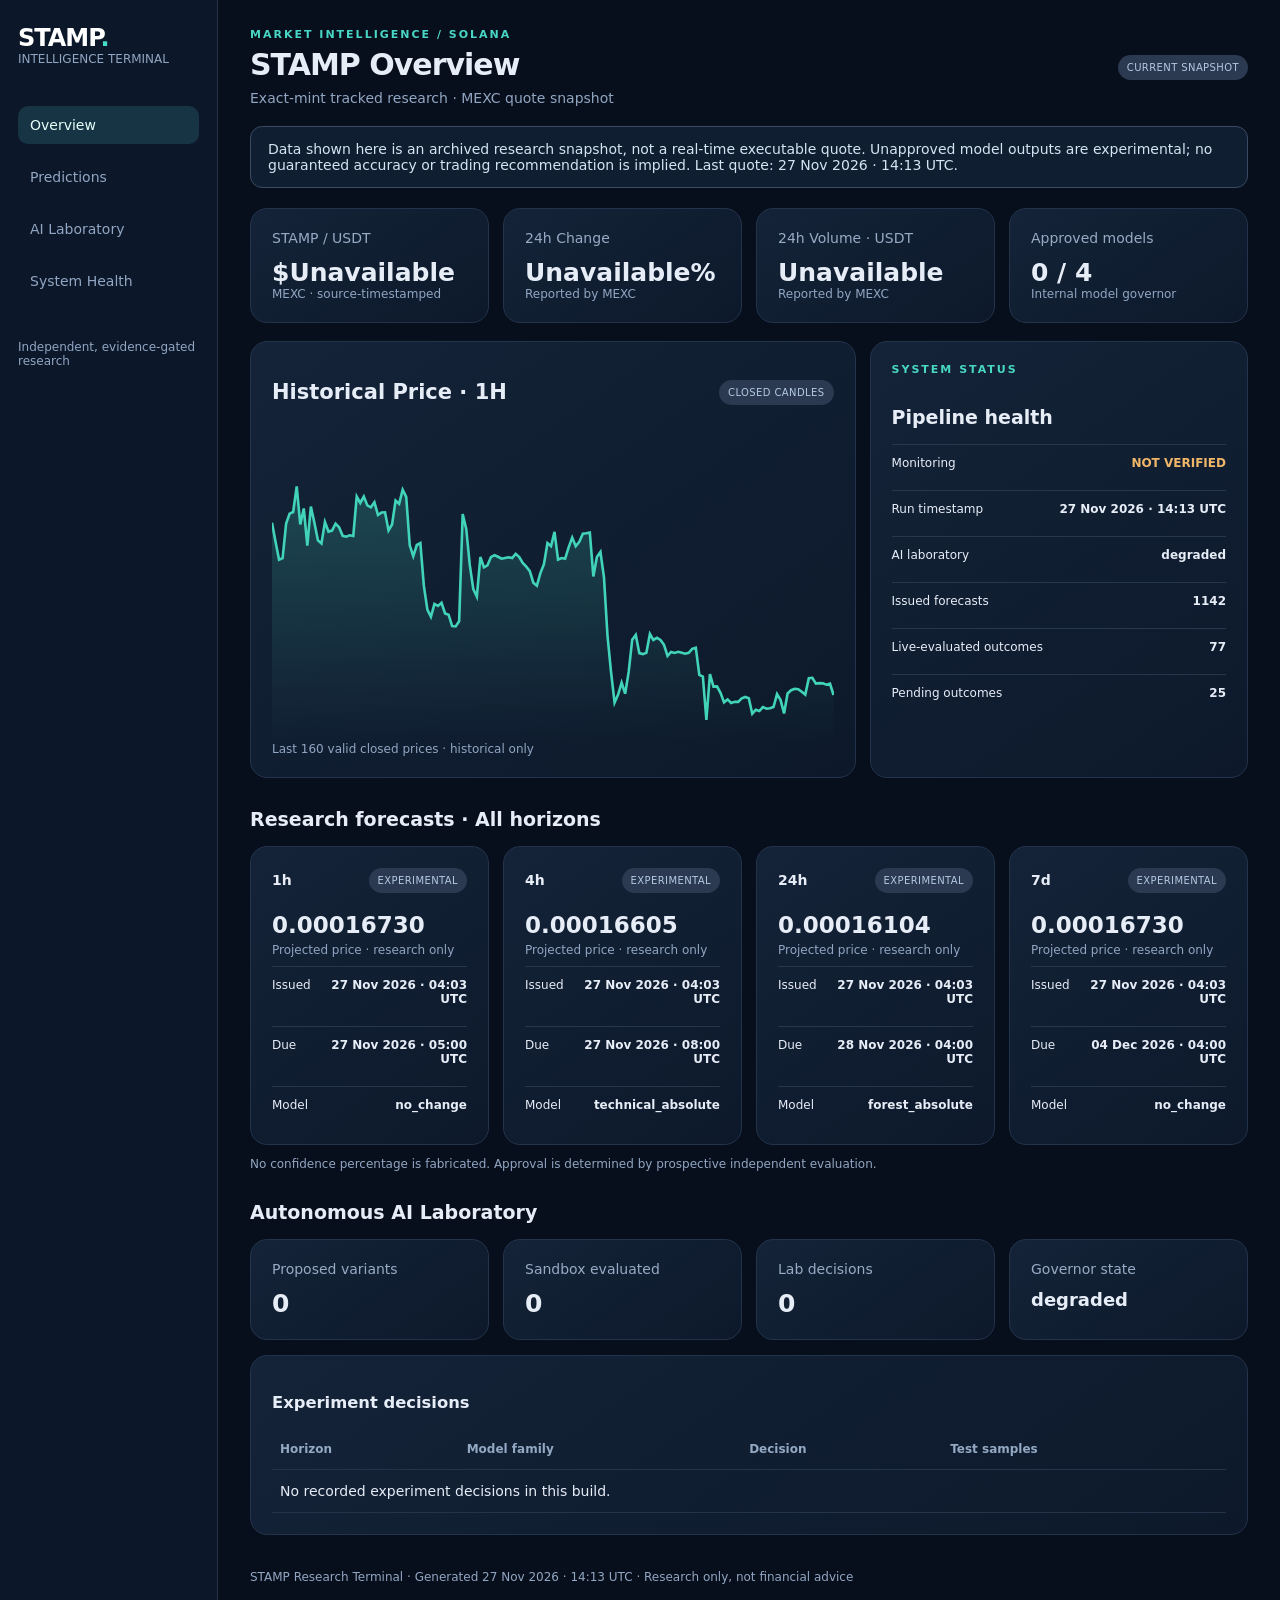
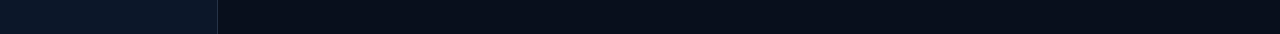
==== commit 74bd7958: "data: scheduled STAMP market observation [skip render]" ====
--- a/dashboard/index.html
+++ b/dashboard/index.html
@@ -1 +1 @@
-<!doctype html><html lang="en"><head><meta charset="utf-8"><meta name="viewport" content="width=device-width,initial-scale=1"><meta name="theme-color" content="#080f1c"><title>STAMP · Intelligence Terminal</title><style>*{box-sizing:border-box}body{margin:0;background:#080f1c;color:#e7edf7;font:14px system-ui,-apple-system,Segoe UI,Arial}.layout{display:grid;grid-template-columns:218px minmax(0,1fr);min-height:100vh}.sidebar{background:#0c1729;border-right:1px solid #263347;padding:24px 18px}.brand{font-size:24px;font-weight:900;letter-spacing:-1px;color:#fff}.brand span{color:#46dbc7}.nav{margin-top:40px;display:grid;gap:14px;color:#91a6c2}.nav a{color:inherit;text-decoration:none;padding:11px 12px;border-radius:10px}.nav a:hover,.nav a:first-child{color:#e8fffb;background:#173445}.content{max-width:1500px;width:100%;margin:auto;padding:28px 32px 50px}.between{display:flex;justify-content:space-between;align-items:center;gap:12px;flex-wrap:wrap}.muted,.small{color:#91a6c2}.small{font-size:12px}.eyebrow{text-transform:uppercase;letter-spacing:2px;color:#48d7c5;font-size:11px;font-weight:800}.title{font-size:30px;letter-spacing:-1px;margin:6px 0 8px}.notice{border:1px solid #3b4a63;background:#101e31;padding:14px 17px;border-radius:12px;margin:20px 0;color:#d3e5f3}.grid{display:grid;gap:14px}.metrics{grid-template-columns:repeat(4,minmax(0,1fr))}.metric,.panel,.forecast{border:1px solid #23334b;border-radius:17px;background:linear-gradient(145deg,#142338,#0d192b);padding:21px;min-width:0}.metric .label{color:#98abc4;margin-bottom:12px}.metric .value{font-size:25px;font-weight:800;overflow-wrap:anywhere}.section{font-size:19px;margin:30px 0 16px}.two{grid-template-columns:minmax(0,1.6fr) minmax(0,1fr)}.chart{height:300px;margin-top:20px}.chart svg{height:100%;width:100%}.forecast-grid{grid-template-columns:repeat(4,minmax(0,1fr))}.badge{font-size:10px;border-radius:100px;padding:7px 9px;background:#2b3951;color:#b4c9e3;letter-spacing:.4px}.target{font-size:23px;font-weight:800;margin:19px 0 5px}.kv{display:flex;justify-content:space-between;gap:14px;border-top:1px solid #27384d;padding:11px 0;font-size:12px;margin-top:9px}.kv b{text-align:right;overflow-wrap:anywhere}table{width:100%;border-collapse:collapse}th,td{padding:13px 8px;text-align:left;border-bottom:1px solid #24344b}th{color:#93a9c3;font-size:12px}.healthy{color:#5ce2a9}.warning{color:#f0b76a}@media(max-width:1100px){.forecast-grid,.metrics{grid-template-columns:repeat(2,minmax(0,1fr))}.two{grid-template-columns:1fr}}@media(max-width:720px){.layout{display:block}.sidebar{padding:15px 20px;border-bottom:1px solid #263347}.nav{display:flex;overflow:auto;margin-top:12px;gap:4px}.nav a{white-space:nowrap}.content{padding:21px 16px}.metrics,.forecast-grid{grid-template-columns:1fr 1fr}.metric .value{font-size:19px}.forecast{padding:14px}}@media(max-width:420px){.metrics,.forecast-grid{grid-template-columns:1fr}}</style></head><body><div class="layout"><aside class="sidebar"><div class="brand">STAMP<span>.</span></div><div class="small">INTELLIGENCE TERMINAL</div><nav class="nav"><a href="#overview">Overview</a><a href="#predictions">Predictions</a><a href="#laboratory">AI Laboratory</a><a href="#health">System Health</a></nav><p class="small" style="margin-top:40px">Independent, evidence-gated research</p></aside><main class="content" id="overview"><div class="between"><div><div class="eyebrow">Market intelligence / Solana</div><h1 class="title">STAMP Overview</h1><div class="muted">Exact-mint tracked research · MEXC quote snapshot</div></div><span class="badge">CURRENT SNAPSHOT</span></div><div class="notice">Data shown here is an archived research snapshot, not a real-time executable quote. Unapproved model outputs are experimental; no guaranteed accuracy or trading recommendation is implied. Last quote: 27 Nov 2026 · 04:02 UTC.</div><div class="grid metrics"><div class="metric"><div class="label">STAMP / USDT</div><div class="value">$0.00016760</div><div class="small">MEXC · source-timestamped</div></div><div class="metric"><div class="label">24h Change</div><div class="value">0.02%</div><div class="small">Reported by MEXC</div></div><div class="metric"><div class="label">24h Volume · USDT</div><div class="value">51,717</div><div class="small">Reported by MEXC</div></div><div class="metric"><div class="label">Approved models</div><div class="value">0 / 4</div><div class="small">Internal model governor</div></div></div><div class="grid two" style="margin-top:18px"><section class="panel"><div class="between"><h2>Historical Price · 1H</h2><span class="badge">CLOSED CANDLES</span></div><div class="chart"><svg aria-label="Historical 1h closes" viewBox="0 0 1000 270" role="img" preserveAspectRatio="none"><defs><linearGradient id="chartfill" x1="0" x2="0" y1="0" y2="1"><stop stop-color="#42d4ba" stop-opacity=".22"/><stop offset="1" stop-color="#42d4ba" stop-opacity="0"/></linearGradient></defs><polygon fill="url(#chartfill)" points="0,270 0.0,72.6 6.3,89.7 12.6,106.0 18.9,104.6 25.2,73.3 31.4,64.5 37.7,63.0 44.0,40.0 50.3,74.2 56.6,59.8 62.9,93.2 69.2,58.1 75.5,72.6 81.8,88.4 88.1,91.3 94.3,72.0 100.6,80.6 106.9,79.7 113.2,73.5 119.5,76.8 125.8,84.4 132.1,85.2 138.4,84.0 144.7,84.6 150.9,49.1 157.2,54.9 163.5,49.1 169.8,57.1 176.1,58.8 182.4,54.2 188.7,65.7 195.0,63.5 201.3,63.3 207.5,79.5 213.8,74.2 220.1,52.7 226.4,55.6 232.7,42.9 239.0,49.4 245.3,93.0 251.6,102.8 257.9,92.7 264.2,91.0 270.4,129.3 276.7,150.9 283.0,157.4 289.3,145.7 295.6,147.5 301.9,144.7 308.2,154.3 314.5,155.4 320.8,165.7 327.0,166.0 333.3,161.3 339.6,64.9 345.9,78.2 352.2,110.6 358.5,132.5 364.8,139.2 371.1,103.5 377.4,112.8 383.6,111.1 389.9,103.6 396.2,101.9 402.5,103.3 408.8,105.0 415.1,104.4 421.4,103.8 427.7,104.4 434.0,100.6 440.3,103.5 446.5,108.8 452.8,112.2 459.1,116.3 465.4,126.6 471.7,129.3 478.0,118.0 484.3,110.0 490.6,91.0 496.9,93.8 503.1,80.9 509.4,105.8 515.7,104.4 522.0,105.0 528.3,94.8 534.6,86.0 540.9,93.8 547.2,89.9 553.5,82.5 559.7,82.2 566.0,81.6 572.3,121.0 578.6,103.6 584.9,99.0 591.2,121.8 597.5,174.4 603.8,207.2 610.1,234.5 616.4,227.3 622.6,216.6 628.9,226.5 635.2,206.9 641.5,177.9 647.8,173.6 654.1,190.0 660.4,190.9 666.7,189.7 673.0,172.8 679.2,178.1 685.5,176.2 691.8,178.2 698.1,182.5 704.4,192.5 710.7,189.0 717.0,189.8 723.3,188.8 729.6,189.6 735.8,190.5 742.1,189.7 748.4,186.1 754.7,185.1 761.0,209.6 767.3,211.1 773.6,250.0 779.9,209.0 786.2,220.2 792.5,219.9 798.7,225.7 805.0,234.3 811.3,231.7 817.6,234.9 823.9,233.8 830.2,233.9 836.5,230.7 842.8,229.5 849.1,230.6 855.3,244.5 861.6,240.9 867.9,242.1 874.2,238.6 880.5,240.0 886.8,239.7 893.1,238.5 899.4,226.9 905.7,232.3 911.9,244.3 918.2,226.3 924.5,223.4 930.8,222.1 937.1,222.5 943.4,224.7 949.7,227.3 956.0,212.5 962.3,212.2 968.6,217.4 974.8,217.0 981.1,217.2 987.4,218.4 993.7,217.4 1000.0,227.7 1000,270"/><polyline fill="none" stroke="#42d4ba" stroke-width="2.6" vector-effect="non-scaling-stroke" points="0.0,72.6 6.3,89.7 12.6,106.0 18.9,104.6 25.2,73.3 31.4,64.5 37.7,63.0 44.0,40.0 50.3,74.2 56.6,59.8 62.9,93.2 69.2,58.1 75.5,72.6 81.8,88.4 88.1,91.3 94.3,72.0 100.6,80.6 106.9,79.7 113.2,73.5 119.5,76.8 125.8,84.4 132.1,85.2 138.4,84.0 144.7,84.6 150.9,49.1 157.2,54.9 163.5,49.1 169.8,57.1 176.1,58.8 182.4,54.2 188.7,65.7 195.0,63.5 201.3,63.3 207.5,79.5 213.8,74.2 220.1,52.7 226.4,55.6 232.7,42.9 239.0,49.4 245.3,93.0 251.6,102.8 257.9,92.7 264.2,91.0 270.4,129.3 276.7,150.9 283.0,157.4 289.3,145.7 295.6,147.5 301.9,144.7 308.2,154.3 314.5,155.4 320.8,165.7 327.0,166.0 333.3,161.3 339.6,64.9 345.9,78.2 352.2,110.6 358.5,132.5 364.8,139.2 371.1,103.5 377.4,112.8 383.6,111.1 389.9,103.6 396.2,101.9 402.5,103.3 408.8,105.0 415.1,104.4 421.4,103.8 427.7,104.4 434.0,100.6 440.3,103.5 446.5,108.8 452.8,112.2 459.1,116.3 465.4,126.6 471.7,129.3 478.0,118.0 484.3,110.0 490.6,91.0 496.9,93.8 503.1,80.9 509.4,105.8 515.7,104.4 522.0,105.0 528.3,94.8 534.6,86.0 540.9,93.8 547.2,89.9 553.5,82.5 559.7,82.2 566.0,81.6 572.3,121.0 578.6,103.6 584.9,99.0 591.2,121.8 597.5,174.4 603.8,207.2 610.1,234.5 616.4,227.3 622.6,216.6 628.9,226.5 635.2,206.9 641.5,177.9 647.8,173.6 654.1,190.0 660.4,190.9 666.7,189.7 673.0,172.8 679.2,178.1 685.5,176.2 691.8,178.2 698.1,182.5 704.4,192.5 710.7,189.0 717.0,189.8 723.3,188.8 729.6,189.6 735.8,190.5 742.1,189.7 748.4,186.1 754.7,185.1 761.0,209.6 767.3,211.1 773.6,250.0 779.9,209.0 786.2,220.2 792.5,219.9 798.7,225.7 805.0,234.3 811.3,231.7 817.6,234.9 823.9,233.8 830.2,233.9 836.5,230.7 842.8,229.5 849.1,230.6 855.3,244.5 861.6,240.9 867.9,242.1 874.2,238.6 880.5,240.0 886.8,239.7 893.1,238.5 899.4,226.9 905.7,232.3 911.9,244.3 918.2,226.3 924.5,223.4 930.8,222.1 937.1,222.5 943.4,224.7 949.7,227.3 956.0,212.5 962.3,212.2 968.6,217.4 974.8,217.0 981.1,217.2 987.4,218.4 993.7,217.4 1000.0,227.7"/></svg></div><div class="small">Last 160 valid closed prices · historical only</div></section><section class="panel" id="health"><div class="eyebrow">System status</div><h2 class="section">Pipeline health</h2><div class="kv"><span>Monitoring</span><b class="healthy">PASS</b></div><div class="kv"><span>Run timestamp</span><b>27 Nov 2026 · 04:09 UTC</b></div><div class="kv"><span>AI laboratory</span><b>degraded</b></div><div class="kv"><span>Issued forecasts</span><b>1142</b></div><div class="kv"><span>Live-evaluated outcomes</span><b>77</b></div><div class="kv"><span>Pending outcomes</span><b>25</b></div></section></div><section id="predictions"><h2 class="section">Research forecasts · All horizons</h2><div class="grid forecast-grid"><article class="forecast"><div class="between"><strong>1h</strong><span class="badge">EXPERIMENTAL</span></div><div class="target">0.00016730</div><div class="small">Projected price · research only</div><div class="kv"><span>Issued</span><b>27 Nov 2026 · 04:03 UTC</b></div><div class="kv"><span>Due</span><b>27 Nov 2026 · 05:00 UTC</b></div><div class="kv"><span>Model</span><b>no_change</b></div></article><article class="forecast"><div class="between"><strong>4h</strong><span class="badge">EXPERIMENTAL</span></div><div class="target">0.00016605</div><div class="small">Projected price · research only</div><div class="kv"><span>Issued</span><b>27 Nov 2026 · 04:03 UTC</b></div><div class="kv"><span>Due</span><b>27 Nov 2026 · 08:00 UTC</b></div><div class="kv"><span>Model</span><b>technical_absolute</b></div></article><article class="forecast"><div class="between"><strong>24h</strong><span class="badge">EXPERIMENTAL</span></div><div class="target">0.00016104</div><div class="small">Projected price · research only</div><div class="kv"><span>Issued</span><b>27 Nov 2026 · 04:03 UTC</b></div><div class="kv"><span>Due</span><b>28 Nov 2026 · 04:00 UTC</b></div><div class="kv"><span>Model</span><b>forest_absolute</b></div></article><article class="forecast"><div class="between"><strong>7d</strong><span class="badge">EXPERIMENTAL</span></div><div class="target">0.00016730</div><div class="small">Projected price · research only</div><div class="kv"><span>Issued</span><b>27 Nov 2026 · 04:03 UTC</b></div><div class="kv"><span>Due</span><b>04 Dec 2026 · 04:00 UTC</b></div><div class="kv"><span>Model</span><b>no_change</b></div></article></div><p class="small">No confidence percentage is fabricated. Approval is determined by prospective independent evaluation.</p></section><section id="laboratory"><h2 class="section">Autonomous AI Laboratory</h2><div class="grid metrics"><div class="metric"><div class="label">Proposed variants</div><div class="value">0</div></div><div class="metric"><div class="label">Sandbox evaluated</div><div class="value">0</div></div><div class="metric"><div class="label">Lab decisions</div><div class="value">0</div></div><div class="metric"><div class="label">Governor state</div><div class="value" style="font-size:18px">degraded</div></div></div><div class="panel" style="margin-top:15px;overflow-x:auto"><h3>Experiment decisions</h3><table><thead><tr><th>Horizon</th><th>Model family</th><th>Decision</th><th>Test samples</th></tr></thead><tbody><tr><td colspan="4">No recorded experiment decisions in this build.</td></tr></tbody></table></div></section><footer class="small" style="padding-top:35px">STAMP Research Terminal · Generated 27 Nov 2026 · 04:09 UTC · Research only, not financial advice</footer></main></div></body></html>+<!doctype html><html lang="en"><head><meta charset="utf-8"><meta name="viewport" content="width=device-width,initial-scale=1"><meta name="theme-color" content="#080f1c"><title>STAMP · Intelligence Terminal</title><style>*{box-sizing:border-box}body{margin:0;background:#080f1c;color:#e7edf7;font:14px system-ui,-apple-system,Segoe UI,Arial}.layout{display:grid;grid-template-columns:218px minmax(0,1fr);min-height:100vh}.sidebar{background:#0c1729;border-right:1px solid #263347;padding:24px 18px}.brand{font-size:24px;font-weight:900;letter-spacing:-1px;color:#fff}.brand span{color:#46dbc7}.nav{margin-top:40px;display:grid;gap:14px;color:#91a6c2}.nav a{color:inherit;text-decoration:none;padding:11px 12px;border-radius:10px}.nav a:hover,.nav a:first-child{color:#e8fffb;background:#173445}.content{max-width:1500px;width:100%;margin:auto;padding:28px 32px 50px}.between{display:flex;justify-content:space-between;align-items:center;gap:12px;flex-wrap:wrap}.muted,.small{color:#91a6c2}.small{font-size:12px}.eyebrow{text-transform:uppercase;letter-spacing:2px;color:#48d7c5;font-size:11px;font-weight:800}.title{font-size:30px;letter-spacing:-1px;margin:6px 0 8px}.notice{border:1px solid #3b4a63;background:#101e31;padding:14px 17px;border-radius:12px;margin:20px 0;color:#d3e5f3}.grid{display:grid;gap:14px}.metrics{grid-template-columns:repeat(4,minmax(0,1fr))}.metric,.panel,.forecast{border:1px solid #23334b;border-radius:17px;background:linear-gradient(145deg,#142338,#0d192b);padding:21px;min-width:0}.metric .label{color:#98abc4;margin-bottom:12px}.metric .value{font-size:25px;font-weight:800;overflow-wrap:anywhere}.section{font-size:19px;margin:30px 0 16px}.two{grid-template-columns:minmax(0,1.6fr) minmax(0,1fr)}.chart{height:300px;margin-top:20px}.chart svg{height:100%;width:100%}.forecast-grid{grid-template-columns:repeat(4,minmax(0,1fr))}.badge{font-size:10px;border-radius:100px;padding:7px 9px;background:#2b3951;color:#b4c9e3;letter-spacing:.4px}.target{font-size:23px;font-weight:800;margin:19px 0 5px}.kv{display:flex;justify-content:space-between;gap:14px;border-top:1px solid #27384d;padding:11px 0;font-size:12px;margin-top:9px}.kv b{text-align:right;overflow-wrap:anywhere}table{width:100%;border-collapse:collapse}th,td{padding:13px 8px;text-align:left;border-bottom:1px solid #24344b}th{color:#93a9c3;font-size:12px}.healthy{color:#5ce2a9}.warning{color:#f0b76a}@media(max-width:1100px){.forecast-grid,.metrics{grid-template-columns:repeat(2,minmax(0,1fr))}.two{grid-template-columns:1fr}}@media(max-width:720px){.layout{display:block}.sidebar{padding:15px 20px;border-bottom:1px solid #263347}.nav{display:flex;overflow:auto;margin-top:12px;gap:4px}.nav a{white-space:nowrap}.content{padding:21px 16px}.metrics,.forecast-grid{grid-template-columns:1fr 1fr}.metric .value{font-size:19px}.forecast{padding:14px}}@media(max-width:420px){.metrics,.forecast-grid{grid-template-columns:1fr}}</style></head><body><div class="layout"><aside class="sidebar"><div class="brand">STAMP<span>.</span></div><div class="small">INTELLIGENCE TERMINAL</div><nav class="nav"><a href="#overview">Overview</a><a href="#predictions">Predictions</a><a href="#laboratory">AI Laboratory</a><a href="#health">System Health</a></nav><p class="small" style="margin-top:40px">Independent, evidence-gated research</p></aside><main class="content" id="overview"><div class="between"><div><div class="eyebrow">Market intelligence / Solana</div><h1 class="title">STAMP Overview</h1><div class="muted">Exact-mint tracked research · MEXC quote snapshot</div></div><span class="badge">CURRENT SNAPSHOT</span></div><div class="notice">Data shown here is an archived research snapshot, not a real-time executable quote. Unapproved model outputs are experimental; no guaranteed accuracy or trading recommendation is implied. Last quote: 27 Nov 2026 · 14:13 UTC.</div><div class="grid metrics"><div class="metric"><div class="label">STAMP / USDT</div><div class="value">$Unavailable</div><div class="small">MEXC · source-timestamped</div></div><div class="metric"><div class="label">24h Change</div><div class="value">Unavailable%</div><div class="small">Reported by MEXC</div></div><div class="metric"><div class="label">24h Volume · USDT</div><div class="value">Unavailable</div><div class="small">Reported by MEXC</div></div><div class="metric"><div class="label">Approved models</div><div class="value">0 / 4</div><div class="small">Internal model governor</div></div></div><div class="grid two" style="margin-top:18px"><section class="panel"><div class="between"><h2>Historical Price · 1H</h2><span class="badge">CLOSED CANDLES</span></div><div class="chart"><svg aria-label="Historical 1h closes" viewBox="0 0 1000 270" role="img" preserveAspectRatio="none"><defs><linearGradient id="chartfill" x1="0" x2="0" y1="0" y2="1"><stop stop-color="#42d4ba" stop-opacity=".22"/><stop offset="1" stop-color="#42d4ba" stop-opacity="0"/></linearGradient></defs><polygon fill="url(#chartfill)" points="0,270 0.0,72.6 6.3,89.7 12.6,106.0 18.9,104.6 25.2,73.3 31.4,64.5 37.7,63.0 44.0,40.0 50.3,74.2 56.6,59.8 62.9,93.2 69.2,58.1 75.5,72.6 81.8,88.4 88.1,91.3 94.3,72.0 100.6,80.6 106.9,79.7 113.2,73.5 119.5,76.8 125.8,84.4 132.1,85.2 138.4,84.0 144.7,84.6 150.9,49.1 157.2,54.9 163.5,49.1 169.8,57.1 176.1,58.8 182.4,54.2 188.7,65.7 195.0,63.5 201.3,63.3 207.5,79.5 213.8,74.2 220.1,52.7 226.4,55.6 232.7,42.9 239.0,49.4 245.3,93.0 251.6,102.8 257.9,92.7 264.2,91.0 270.4,129.3 276.7,150.9 283.0,157.4 289.3,145.7 295.6,147.5 301.9,144.7 308.2,154.3 314.5,155.4 320.8,165.7 327.0,166.0 333.3,161.3 339.6,64.9 345.9,78.2 352.2,110.6 358.5,132.5 364.8,139.2 371.1,103.5 377.4,112.8 383.6,111.1 389.9,103.6 396.2,101.9 402.5,103.3 408.8,105.0 415.1,104.4 421.4,103.8 427.7,104.4 434.0,100.6 440.3,103.5 446.5,108.8 452.8,112.2 459.1,116.3 465.4,126.6 471.7,129.3 478.0,118.0 484.3,110.0 490.6,91.0 496.9,93.8 503.1,80.9 509.4,105.8 515.7,104.4 522.0,105.0 528.3,94.8 534.6,86.0 540.9,93.8 547.2,89.9 553.5,82.5 559.7,82.2 566.0,81.6 572.3,121.0 578.6,103.6 584.9,99.0 591.2,121.8 597.5,174.4 603.8,207.2 610.1,234.5 616.4,227.3 622.6,216.6 628.9,226.5 635.2,206.9 641.5,177.9 647.8,173.6 654.1,190.0 660.4,190.9 666.7,189.7 673.0,172.8 679.2,178.1 685.5,176.2 691.8,178.2 698.1,182.5 704.4,192.5 710.7,189.0 717.0,189.8 723.3,188.8 729.6,189.6 735.8,190.5 742.1,189.7 748.4,186.1 754.7,185.1 761.0,209.6 767.3,211.1 773.6,250.0 779.9,209.0 786.2,220.2 792.5,219.9 798.7,225.7 805.0,234.3 811.3,231.7 817.6,234.9 823.9,233.8 830.2,233.9 836.5,230.7 842.8,229.5 849.1,230.6 855.3,244.5 861.6,240.9 867.9,242.1 874.2,238.6 880.5,240.0 886.8,239.7 893.1,238.5 899.4,226.9 905.7,232.3 911.9,244.3 918.2,226.3 924.5,223.4 930.8,222.1 937.1,222.5 943.4,224.7 949.7,227.3 956.0,212.5 962.3,212.2 968.6,217.4 974.8,217.0 981.1,217.2 987.4,218.4 993.7,217.4 1000.0,227.7 1000,270"/><polyline fill="none" stroke="#42d4ba" stroke-width="2.6" vector-effect="non-scaling-stroke" points="0.0,72.6 6.3,89.7 12.6,106.0 18.9,104.6 25.2,73.3 31.4,64.5 37.7,63.0 44.0,40.0 50.3,74.2 56.6,59.8 62.9,93.2 69.2,58.1 75.5,72.6 81.8,88.4 88.1,91.3 94.3,72.0 100.6,80.6 106.9,79.7 113.2,73.5 119.5,76.8 125.8,84.4 132.1,85.2 138.4,84.0 144.7,84.6 150.9,49.1 157.2,54.9 163.5,49.1 169.8,57.1 176.1,58.8 182.4,54.2 188.7,65.7 195.0,63.5 201.3,63.3 207.5,79.5 213.8,74.2 220.1,52.7 226.4,55.6 232.7,42.9 239.0,49.4 245.3,93.0 251.6,102.8 257.9,92.7 264.2,91.0 270.4,129.3 276.7,150.9 283.0,157.4 289.3,145.7 295.6,147.5 301.9,144.7 308.2,154.3 314.5,155.4 320.8,165.7 327.0,166.0 333.3,161.3 339.6,64.9 345.9,78.2 352.2,110.6 358.5,132.5 364.8,139.2 371.1,103.5 377.4,112.8 383.6,111.1 389.9,103.6 396.2,101.9 402.5,103.3 408.8,105.0 415.1,104.4 421.4,103.8 427.7,104.4 434.0,100.6 440.3,103.5 446.5,108.8 452.8,112.2 459.1,116.3 465.4,126.6 471.7,129.3 478.0,118.0 484.3,110.0 490.6,91.0 496.9,93.8 503.1,80.9 509.4,105.8 515.7,104.4 522.0,105.0 528.3,94.8 534.6,86.0 540.9,93.8 547.2,89.9 553.5,82.5 559.7,82.2 566.0,81.6 572.3,121.0 578.6,103.6 584.9,99.0 591.2,121.8 597.5,174.4 603.8,207.2 610.1,234.5 616.4,227.3 622.6,216.6 628.9,226.5 635.2,206.9 641.5,177.9 647.8,173.6 654.1,190.0 660.4,190.9 666.7,189.7 673.0,172.8 679.2,178.1 685.5,176.2 691.8,178.2 698.1,182.5 704.4,192.5 710.7,189.0 717.0,189.8 723.3,188.8 729.6,189.6 735.8,190.5 742.1,189.7 748.4,186.1 754.7,185.1 761.0,209.6 767.3,211.1 773.6,250.0 779.9,209.0 786.2,220.2 792.5,219.9 798.7,225.7 805.0,234.3 811.3,231.7 817.6,234.9 823.9,233.8 830.2,233.9 836.5,230.7 842.8,229.5 849.1,230.6 855.3,244.5 861.6,240.9 867.9,242.1 874.2,238.6 880.5,240.0 886.8,239.7 893.1,238.5 899.4,226.9 905.7,232.3 911.9,244.3 918.2,226.3 924.5,223.4 930.8,222.1 937.1,222.5 943.4,224.7 949.7,227.3 956.0,212.5 962.3,212.2 968.6,217.4 974.8,217.0 981.1,217.2 987.4,218.4 993.7,217.4 1000.0,227.7"/></svg></div><div class="small">Last 160 valid closed prices · historical only</div></section><section class="panel" id="health"><div class="eyebrow">System status</div><h2 class="section">Pipeline health</h2><div class="kv"><span>Monitoring</span><b class="warning">NOT VERIFIED</b></div><div class="kv"><span>Run timestamp</span><b>27 Nov 2026 · 14:13 UTC</b></div><div class="kv"><span>AI laboratory</span><b>degraded</b></div><div class="kv"><span>Issued forecasts</span><b>1142</b></div><div class="kv"><span>Live-evaluated outcomes</span><b>77</b></div><div class="kv"><span>Pending outcomes</span><b>25</b></div></section></div><section id="predictions"><h2 class="section">Research forecasts · All horizons</h2><div class="grid forecast-grid"><article class="forecast"><div class="between"><strong>1h</strong><span class="badge">EXPERIMENTAL</span></div><div class="target">0.00016730</div><div class="small">Projected price · research only</div><div class="kv"><span>Issued</span><b>27 Nov 2026 · 04:03 UTC</b></div><div class="kv"><span>Due</span><b>27 Nov 2026 · 05:00 UTC</b></div><div class="kv"><span>Model</span><b>no_change</b></div></article><article class="forecast"><div class="between"><strong>4h</strong><span class="badge">EXPERIMENTAL</span></div><div class="target">0.00016605</div><div class="small">Projected price · research only</div><div class="kv"><span>Issued</span><b>27 Nov 2026 · 04:03 UTC</b></div><div class="kv"><span>Due</span><b>27 Nov 2026 · 08:00 UTC</b></div><div class="kv"><span>Model</span><b>technical_absolute</b></div></article><article class="forecast"><div class="between"><strong>24h</strong><span class="badge">EXPERIMENTAL</span></div><div class="target">0.00016104</div><div class="small">Projected price · research only</div><div class="kv"><span>Issued</span><b>27 Nov 2026 · 04:03 UTC</b></div><div class="kv"><span>Due</span><b>28 Nov 2026 · 04:00 UTC</b></div><div class="kv"><span>Model</span><b>forest_absolute</b></div></article><article class="forecast"><div class="between"><strong>7d</strong><span class="badge">EXPERIMENTAL</span></div><div class="target">0.00016730</div><div class="small">Projected price · research only</div><div class="kv"><span>Issued</span><b>27 Nov 2026 · 04:03 UTC</b></div><div class="kv"><span>Due</span><b>04 Dec 2026 · 04:00 UTC</b></div><div class="kv"><span>Model</span><b>no_change</b></div></article></div><p class="small">No confidence percentage is fabricated. Approval is determined by prospective independent evaluation.</p></section><section id="laboratory"><h2 class="section">Autonomous AI Laboratory</h2><div class="grid metrics"><div class="metric"><div class="label">Proposed variants</div><div class="value">0</div></div><div class="metric"><div class="label">Sandbox evaluated</div><div class="value">0</div></div><div class="metric"><div class="label">Lab decisions</div><div class="value">0</div></div><div class="metric"><div class="label">Governor state</div><div class="value" style="font-size:18px">degraded</div></div></div><div class="panel" style="margin-top:15px;overflow-x:auto"><h3>Experiment decisions</h3><table><thead><tr><th>Horizon</th><th>Model family</th><th>Decision</th><th>Test samples</th></tr></thead><tbody><tr><td colspan="4">No recorded experiment decisions in this build.</td></tr></tbody></table></div></section><footer class="small" style="padding-top:35px">STAMP Research Terminal · Generated 27 Nov 2026 · 14:13 UTC · Research only, not financial advice</footer></main></div></body></html>
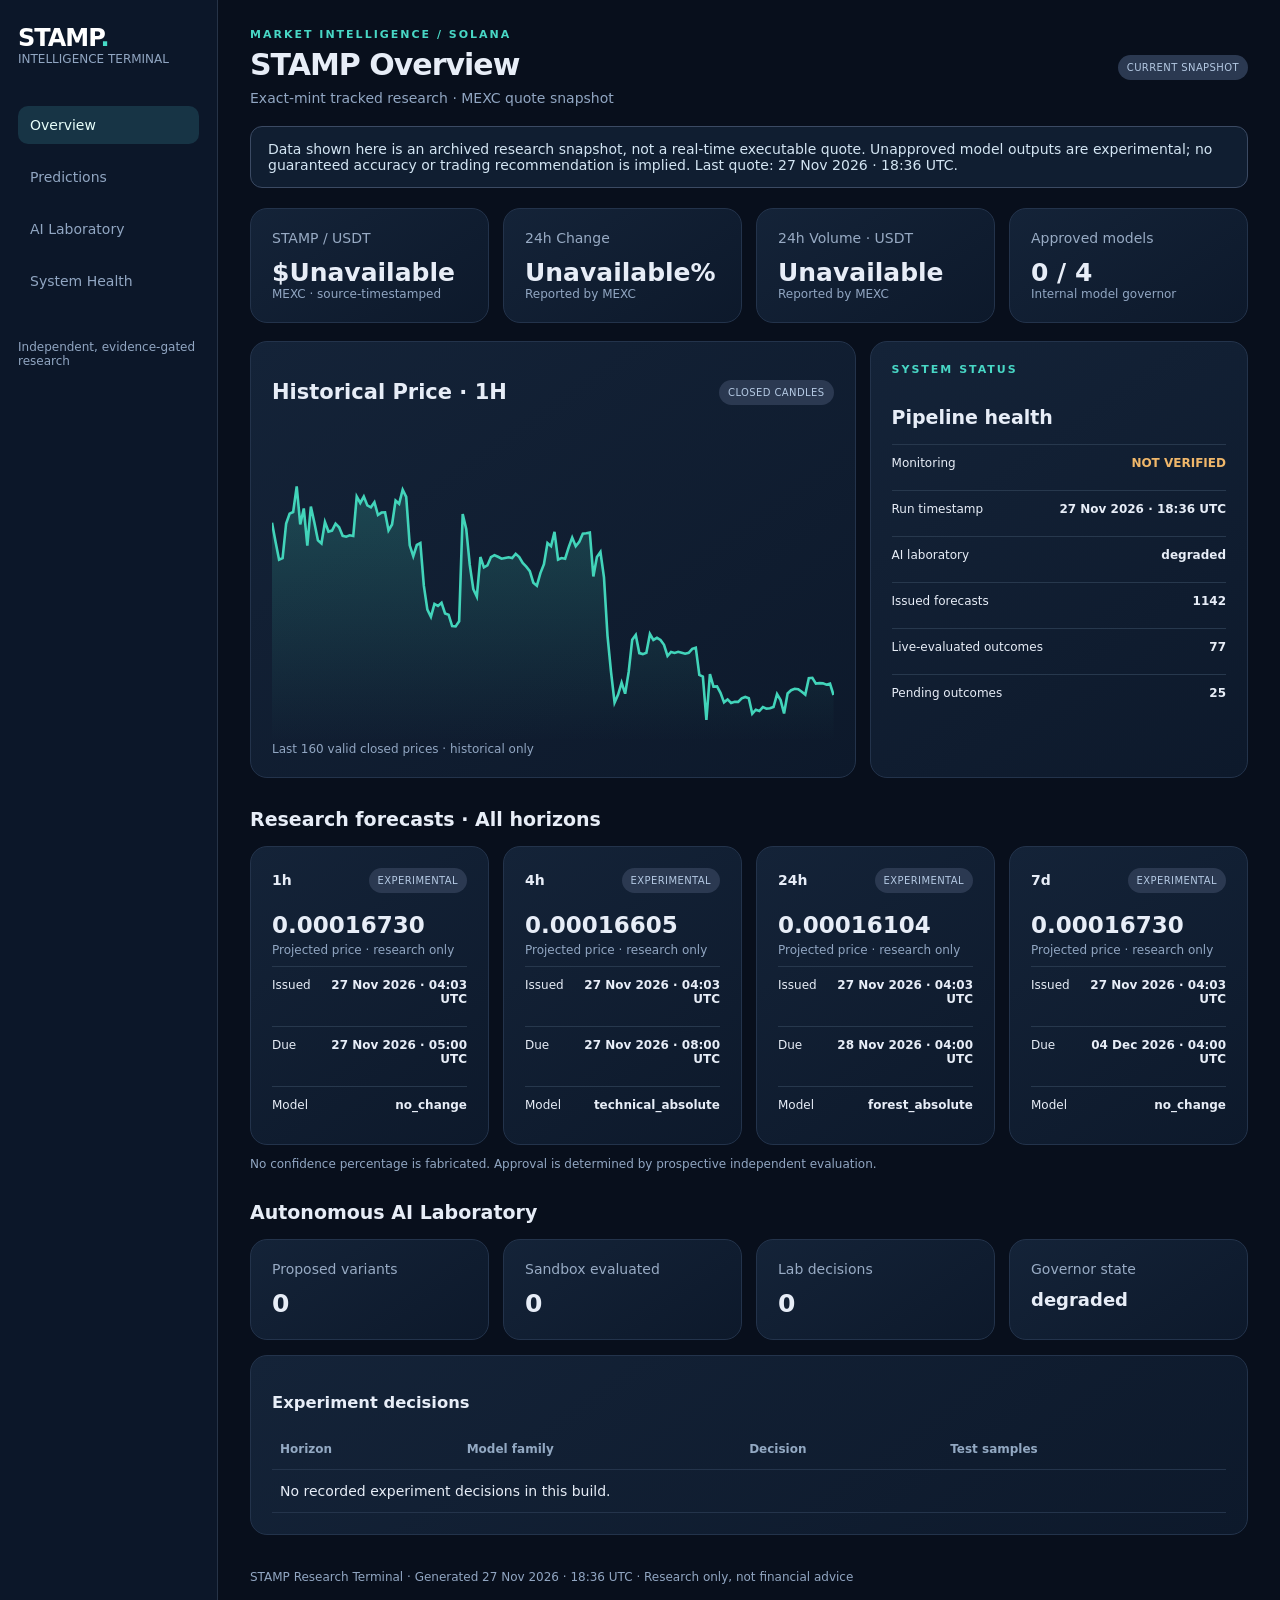
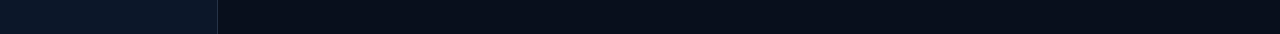
==== commit b741a684: "data: scheduled STAMP market observation [skip render]" ====
--- a/dashboard/index.html
+++ b/dashboard/index.html
@@ -1 +1 @@
-<!doctype html><html lang="en"><head><meta charset="utf-8"><meta name="viewport" content="width=device-width,initial-scale=1"><meta name="theme-color" content="#080f1c"><title>STAMP · Intelligence Terminal</title><style>*{box-sizing:border-box}body{margin:0;background:#080f1c;color:#e7edf7;font:14px system-ui,-apple-system,Segoe UI,Arial}.layout{display:grid;grid-template-columns:218px minmax(0,1fr);min-height:100vh}.sidebar{background:#0c1729;border-right:1px solid #263347;padding:24px 18px}.brand{font-size:24px;font-weight:900;letter-spacing:-1px;color:#fff}.brand span{color:#46dbc7}.nav{margin-top:40px;display:grid;gap:14px;color:#91a6c2}.nav a{color:inherit;text-decoration:none;padding:11px 12px;border-radius:10px}.nav a:hover,.nav a:first-child{color:#e8fffb;background:#173445}.content{max-width:1500px;width:100%;margin:auto;padding:28px 32px 50px}.between{display:flex;justify-content:space-between;align-items:center;gap:12px;flex-wrap:wrap}.muted,.small{color:#91a6c2}.small{font-size:12px}.eyebrow{text-transform:uppercase;letter-spacing:2px;color:#48d7c5;font-size:11px;font-weight:800}.title{font-size:30px;letter-spacing:-1px;margin:6px 0 8px}.notice{border:1px solid #3b4a63;background:#101e31;padding:14px 17px;border-radius:12px;margin:20px 0;color:#d3e5f3}.grid{display:grid;gap:14px}.metrics{grid-template-columns:repeat(4,minmax(0,1fr))}.metric,.panel,.forecast{border:1px solid #23334b;border-radius:17px;background:linear-gradient(145deg,#142338,#0d192b);padding:21px;min-width:0}.metric .label{color:#98abc4;margin-bottom:12px}.metric .value{font-size:25px;font-weight:800;overflow-wrap:anywhere}.section{font-size:19px;margin:30px 0 16px}.two{grid-template-columns:minmax(0,1.6fr) minmax(0,1fr)}.chart{height:300px;margin-top:20px}.chart svg{height:100%;width:100%}.forecast-grid{grid-template-columns:repeat(4,minmax(0,1fr))}.badge{font-size:10px;border-radius:100px;padding:7px 9px;background:#2b3951;color:#b4c9e3;letter-spacing:.4px}.target{font-size:23px;font-weight:800;margin:19px 0 5px}.kv{display:flex;justify-content:space-between;gap:14px;border-top:1px solid #27384d;padding:11px 0;font-size:12px;margin-top:9px}.kv b{text-align:right;overflow-wrap:anywhere}table{width:100%;border-collapse:collapse}th,td{padding:13px 8px;text-align:left;border-bottom:1px solid #24344b}th{color:#93a9c3;font-size:12px}.healthy{color:#5ce2a9}.warning{color:#f0b76a}@media(max-width:1100px){.forecast-grid,.metrics{grid-template-columns:repeat(2,minmax(0,1fr))}.two{grid-template-columns:1fr}}@media(max-width:720px){.layout{display:block}.sidebar{padding:15px 20px;border-bottom:1px solid #263347}.nav{display:flex;overflow:auto;margin-top:12px;gap:4px}.nav a{white-space:nowrap}.content{padding:21px 16px}.metrics,.forecast-grid{grid-template-columns:1fr 1fr}.metric .value{font-size:19px}.forecast{padding:14px}}@media(max-width:420px){.metrics,.forecast-grid{grid-template-columns:1fr}}</style></head><body><div class="layout"><aside class="sidebar"><div class="brand">STAMP<span>.</span></div><div class="small">INTELLIGENCE TERMINAL</div><nav class="nav"><a href="#overview">Overview</a><a href="#predictions">Predictions</a><a href="#laboratory">AI Laboratory</a><a href="#health">System Health</a></nav><p class="small" style="margin-top:40px">Independent, evidence-gated research</p></aside><main class="content" id="overview"><div class="between"><div><div class="eyebrow">Market intelligence / Solana</div><h1 class="title">STAMP Overview</h1><div class="muted">Exact-mint tracked research · MEXC quote snapshot</div></div><span class="badge">CURRENT SNAPSHOT</span></div><div class="notice">Data shown here is an archived research snapshot, not a real-time executable quote. Unapproved model outputs are experimental; no guaranteed accuracy or trading recommendation is implied. Last quote: 27 Nov 2026 · 14:13 UTC.</div><div class="grid metrics"><div class="metric"><div class="label">STAMP / USDT</div><div class="value">$Unavailable</div><div class="small">MEXC · source-timestamped</div></div><div class="metric"><div class="label">24h Change</div><div class="value">Unavailable%</div><div class="small">Reported by MEXC</div></div><div class="metric"><div class="label">24h Volume · USDT</div><div class="value">Unavailable</div><div class="small">Reported by MEXC</div></div><div class="metric"><div class="label">Approved models</div><div class="value">0 / 4</div><div class="small">Internal model governor</div></div></div><div class="grid two" style="margin-top:18px"><section class="panel"><div class="between"><h2>Historical Price · 1H</h2><span class="badge">CLOSED CANDLES</span></div><div class="chart"><svg aria-label="Historical 1h closes" viewBox="0 0 1000 270" role="img" preserveAspectRatio="none"><defs><linearGradient id="chartfill" x1="0" x2="0" y1="0" y2="1"><stop stop-color="#42d4ba" stop-opacity=".22"/><stop offset="1" stop-color="#42d4ba" stop-opacity="0"/></linearGradient></defs><polygon fill="url(#chartfill)" points="0,270 0.0,72.6 6.3,89.7 12.6,106.0 18.9,104.6 25.2,73.3 31.4,64.5 37.7,63.0 44.0,40.0 50.3,74.2 56.6,59.8 62.9,93.2 69.2,58.1 75.5,72.6 81.8,88.4 88.1,91.3 94.3,72.0 100.6,80.6 106.9,79.7 113.2,73.5 119.5,76.8 125.8,84.4 132.1,85.2 138.4,84.0 144.7,84.6 150.9,49.1 157.2,54.9 163.5,49.1 169.8,57.1 176.1,58.8 182.4,54.2 188.7,65.7 195.0,63.5 201.3,63.3 207.5,79.5 213.8,74.2 220.1,52.7 226.4,55.6 232.7,42.9 239.0,49.4 245.3,93.0 251.6,102.8 257.9,92.7 264.2,91.0 270.4,129.3 276.7,150.9 283.0,157.4 289.3,145.7 295.6,147.5 301.9,144.7 308.2,154.3 314.5,155.4 320.8,165.7 327.0,166.0 333.3,161.3 339.6,64.9 345.9,78.2 352.2,110.6 358.5,132.5 364.8,139.2 371.1,103.5 377.4,112.8 383.6,111.1 389.9,103.6 396.2,101.9 402.5,103.3 408.8,105.0 415.1,104.4 421.4,103.8 427.7,104.4 434.0,100.6 440.3,103.5 446.5,108.8 452.8,112.2 459.1,116.3 465.4,126.6 471.7,129.3 478.0,118.0 484.3,110.0 490.6,91.0 496.9,93.8 503.1,80.9 509.4,105.8 515.7,104.4 522.0,105.0 528.3,94.8 534.6,86.0 540.9,93.8 547.2,89.9 553.5,82.5 559.7,82.2 566.0,81.6 572.3,121.0 578.6,103.6 584.9,99.0 591.2,121.8 597.5,174.4 603.8,207.2 610.1,234.5 616.4,227.3 622.6,216.6 628.9,226.5 635.2,206.9 641.5,177.9 647.8,173.6 654.1,190.0 660.4,190.9 666.7,189.7 673.0,172.8 679.2,178.1 685.5,176.2 691.8,178.2 698.1,182.5 704.4,192.5 710.7,189.0 717.0,189.8 723.3,188.8 729.6,189.6 735.8,190.5 742.1,189.7 748.4,186.1 754.7,185.1 761.0,209.6 767.3,211.1 773.6,250.0 779.9,209.0 786.2,220.2 792.5,219.9 798.7,225.7 805.0,234.3 811.3,231.7 817.6,234.9 823.9,233.8 830.2,233.9 836.5,230.7 842.8,229.5 849.1,230.6 855.3,244.5 861.6,240.9 867.9,242.1 874.2,238.6 880.5,240.0 886.8,239.7 893.1,238.5 899.4,226.9 905.7,232.3 911.9,244.3 918.2,226.3 924.5,223.4 930.8,222.1 937.1,222.5 943.4,224.7 949.7,227.3 956.0,212.5 962.3,212.2 968.6,217.4 974.8,217.0 981.1,217.2 987.4,218.4 993.7,217.4 1000.0,227.7 1000,270"/><polyline fill="none" stroke="#42d4ba" stroke-width="2.6" vector-effect="non-scaling-stroke" points="0.0,72.6 6.3,89.7 12.6,106.0 18.9,104.6 25.2,73.3 31.4,64.5 37.7,63.0 44.0,40.0 50.3,74.2 56.6,59.8 62.9,93.2 69.2,58.1 75.5,72.6 81.8,88.4 88.1,91.3 94.3,72.0 100.6,80.6 106.9,79.7 113.2,73.5 119.5,76.8 125.8,84.4 132.1,85.2 138.4,84.0 144.7,84.6 150.9,49.1 157.2,54.9 163.5,49.1 169.8,57.1 176.1,58.8 182.4,54.2 188.7,65.7 195.0,63.5 201.3,63.3 207.5,79.5 213.8,74.2 220.1,52.7 226.4,55.6 232.7,42.9 239.0,49.4 245.3,93.0 251.6,102.8 257.9,92.7 264.2,91.0 270.4,129.3 276.7,150.9 283.0,157.4 289.3,145.7 295.6,147.5 301.9,144.7 308.2,154.3 314.5,155.4 320.8,165.7 327.0,166.0 333.3,161.3 339.6,64.9 345.9,78.2 352.2,110.6 358.5,132.5 364.8,139.2 371.1,103.5 377.4,112.8 383.6,111.1 389.9,103.6 396.2,101.9 402.5,103.3 408.8,105.0 415.1,104.4 421.4,103.8 427.7,104.4 434.0,100.6 440.3,103.5 446.5,108.8 452.8,112.2 459.1,116.3 465.4,126.6 471.7,129.3 478.0,118.0 484.3,110.0 490.6,91.0 496.9,93.8 503.1,80.9 509.4,105.8 515.7,104.4 522.0,105.0 528.3,94.8 534.6,86.0 540.9,93.8 547.2,89.9 553.5,82.5 559.7,82.2 566.0,81.6 572.3,121.0 578.6,103.6 584.9,99.0 591.2,121.8 597.5,174.4 603.8,207.2 610.1,234.5 616.4,227.3 622.6,216.6 628.9,226.5 635.2,206.9 641.5,177.9 647.8,173.6 654.1,190.0 660.4,190.9 666.7,189.7 673.0,172.8 679.2,178.1 685.5,176.2 691.8,178.2 698.1,182.5 704.4,192.5 710.7,189.0 717.0,189.8 723.3,188.8 729.6,189.6 735.8,190.5 742.1,189.7 748.4,186.1 754.7,185.1 761.0,209.6 767.3,211.1 773.6,250.0 779.9,209.0 786.2,220.2 792.5,219.9 798.7,225.7 805.0,234.3 811.3,231.7 817.6,234.9 823.9,233.8 830.2,233.9 836.5,230.7 842.8,229.5 849.1,230.6 855.3,244.5 861.6,240.9 867.9,242.1 874.2,238.6 880.5,240.0 886.8,239.7 893.1,238.5 899.4,226.9 905.7,232.3 911.9,244.3 918.2,226.3 924.5,223.4 930.8,222.1 937.1,222.5 943.4,224.7 949.7,227.3 956.0,212.5 962.3,212.2 968.6,217.4 974.8,217.0 981.1,217.2 987.4,218.4 993.7,217.4 1000.0,227.7"/></svg></div><div class="small">Last 160 valid closed prices · historical only</div></section><section class="panel" id="health"><div class="eyebrow">System status</div><h2 class="section">Pipeline health</h2><div class="kv"><span>Monitoring</span><b class="warning">NOT VERIFIED</b></div><div class="kv"><span>Run timestamp</span><b>27 Nov 2026 · 14:13 UTC</b></div><div class="kv"><span>AI laboratory</span><b>degraded</b></div><div class="kv"><span>Issued forecasts</span><b>1142</b></div><div class="kv"><span>Live-evaluated outcomes</span><b>77</b></div><div class="kv"><span>Pending outcomes</span><b>25</b></div></section></div><section id="predictions"><h2 class="section">Research forecasts · All horizons</h2><div class="grid forecast-grid"><article class="forecast"><div class="between"><strong>1h</strong><span class="badge">EXPERIMENTAL</span></div><div class="target">0.00016730</div><div class="small">Projected price · research only</div><div class="kv"><span>Issued</span><b>27 Nov 2026 · 04:03 UTC</b></div><div class="kv"><span>Due</span><b>27 Nov 2026 · 05:00 UTC</b></div><div class="kv"><span>Model</span><b>no_change</b></div></article><article class="forecast"><div class="between"><strong>4h</strong><span class="badge">EXPERIMENTAL</span></div><div class="target">0.00016605</div><div class="small">Projected price · research only</div><div class="kv"><span>Issued</span><b>27 Nov 2026 · 04:03 UTC</b></div><div class="kv"><span>Due</span><b>27 Nov 2026 · 08:00 UTC</b></div><div class="kv"><span>Model</span><b>technical_absolute</b></div></article><article class="forecast"><div class="between"><strong>24h</strong><span class="badge">EXPERIMENTAL</span></div><div class="target">0.00016104</div><div class="small">Projected price · research only</div><div class="kv"><span>Issued</span><b>27 Nov 2026 · 04:03 UTC</b></div><div class="kv"><span>Due</span><b>28 Nov 2026 · 04:00 UTC</b></div><div class="kv"><span>Model</span><b>forest_absolute</b></div></article><article class="forecast"><div class="between"><strong>7d</strong><span class="badge">EXPERIMENTAL</span></div><div class="target">0.00016730</div><div class="small">Projected price · research only</div><div class="kv"><span>Issued</span><b>27 Nov 2026 · 04:03 UTC</b></div><div class="kv"><span>Due</span><b>04 Dec 2026 · 04:00 UTC</b></div><div class="kv"><span>Model</span><b>no_change</b></div></article></div><p class="small">No confidence percentage is fabricated. Approval is determined by prospective independent evaluation.</p></section><section id="laboratory"><h2 class="section">Autonomous AI Laboratory</h2><div class="grid metrics"><div class="metric"><div class="label">Proposed variants</div><div class="value">0</div></div><div class="metric"><div class="label">Sandbox evaluated</div><div class="value">0</div></div><div class="metric"><div class="label">Lab decisions</div><div class="value">0</div></div><div class="metric"><div class="label">Governor state</div><div class="value" style="font-size:18px">degraded</div></div></div><div class="panel" style="margin-top:15px;overflow-x:auto"><h3>Experiment decisions</h3><table><thead><tr><th>Horizon</th><th>Model family</th><th>Decision</th><th>Test samples</th></tr></thead><tbody><tr><td colspan="4">No recorded experiment decisions in this build.</td></tr></tbody></table></div></section><footer class="small" style="padding-top:35px">STAMP Research Terminal · Generated 27 Nov 2026 · 14:13 UTC · Research only, not financial advice</footer></main></div></body></html>+<!doctype html><html lang="en"><head><meta charset="utf-8"><meta name="viewport" content="width=device-width,initial-scale=1"><meta name="theme-color" content="#080f1c"><title>STAMP · Intelligence Terminal</title><style>*{box-sizing:border-box}body{margin:0;background:#080f1c;color:#e7edf7;font:14px system-ui,-apple-system,Segoe UI,Arial}.layout{display:grid;grid-template-columns:218px minmax(0,1fr);min-height:100vh}.sidebar{background:#0c1729;border-right:1px solid #263347;padding:24px 18px}.brand{font-size:24px;font-weight:900;letter-spacing:-1px;color:#fff}.brand span{color:#46dbc7}.nav{margin-top:40px;display:grid;gap:14px;color:#91a6c2}.nav a{color:inherit;text-decoration:none;padding:11px 12px;border-radius:10px}.nav a:hover,.nav a:first-child{color:#e8fffb;background:#173445}.content{max-width:1500px;width:100%;margin:auto;padding:28px 32px 50px}.between{display:flex;justify-content:space-between;align-items:center;gap:12px;flex-wrap:wrap}.muted,.small{color:#91a6c2}.small{font-size:12px}.eyebrow{text-transform:uppercase;letter-spacing:2px;color:#48d7c5;font-size:11px;font-weight:800}.title{font-size:30px;letter-spacing:-1px;margin:6px 0 8px}.notice{border:1px solid #3b4a63;background:#101e31;padding:14px 17px;border-radius:12px;margin:20px 0;color:#d3e5f3}.grid{display:grid;gap:14px}.metrics{grid-template-columns:repeat(4,minmax(0,1fr))}.metric,.panel,.forecast{border:1px solid #23334b;border-radius:17px;background:linear-gradient(145deg,#142338,#0d192b);padding:21px;min-width:0}.metric .label{color:#98abc4;margin-bottom:12px}.metric .value{font-size:25px;font-weight:800;overflow-wrap:anywhere}.section{font-size:19px;margin:30px 0 16px}.two{grid-template-columns:minmax(0,1.6fr) minmax(0,1fr)}.chart{height:300px;margin-top:20px}.chart svg{height:100%;width:100%}.forecast-grid{grid-template-columns:repeat(4,minmax(0,1fr))}.badge{font-size:10px;border-radius:100px;padding:7px 9px;background:#2b3951;color:#b4c9e3;letter-spacing:.4px}.target{font-size:23px;font-weight:800;margin:19px 0 5px}.kv{display:flex;justify-content:space-between;gap:14px;border-top:1px solid #27384d;padding:11px 0;font-size:12px;margin-top:9px}.kv b{text-align:right;overflow-wrap:anywhere}table{width:100%;border-collapse:collapse}th,td{padding:13px 8px;text-align:left;border-bottom:1px solid #24344b}th{color:#93a9c3;font-size:12px}.healthy{color:#5ce2a9}.warning{color:#f0b76a}@media(max-width:1100px){.forecast-grid,.metrics{grid-template-columns:repeat(2,minmax(0,1fr))}.two{grid-template-columns:1fr}}@media(max-width:720px){.layout{display:block}.sidebar{padding:15px 20px;border-bottom:1px solid #263347}.nav{display:flex;overflow:auto;margin-top:12px;gap:4px}.nav a{white-space:nowrap}.content{padding:21px 16px}.metrics,.forecast-grid{grid-template-columns:1fr 1fr}.metric .value{font-size:19px}.forecast{padding:14px}}@media(max-width:420px){.metrics,.forecast-grid{grid-template-columns:1fr}}</style></head><body><div class="layout"><aside class="sidebar"><div class="brand">STAMP<span>.</span></div><div class="small">INTELLIGENCE TERMINAL</div><nav class="nav"><a href="#overview">Overview</a><a href="#predictions">Predictions</a><a href="#laboratory">AI Laboratory</a><a href="#health">System Health</a></nav><p class="small" style="margin-top:40px">Independent, evidence-gated research</p></aside><main class="content" id="overview"><div class="between"><div><div class="eyebrow">Market intelligence / Solana</div><h1 class="title">STAMP Overview</h1><div class="muted">Exact-mint tracked research · MEXC quote snapshot</div></div><span class="badge">CURRENT SNAPSHOT</span></div><div class="notice">Data shown here is an archived research snapshot, not a real-time executable quote. Unapproved model outputs are experimental; no guaranteed accuracy or trading recommendation is implied. Last quote: 27 Nov 2026 · 18:36 UTC.</div><div class="grid metrics"><div class="metric"><div class="label">STAMP / USDT</div><div class="value">$Unavailable</div><div class="small">MEXC · source-timestamped</div></div><div class="metric"><div class="label">24h Change</div><div class="value">Unavailable%</div><div class="small">Reported by MEXC</div></div><div class="metric"><div class="label">24h Volume · USDT</div><div class="value">Unavailable</div><div class="small">Reported by MEXC</div></div><div class="metric"><div class="label">Approved models</div><div class="value">0 / 4</div><div class="small">Internal model governor</div></div></div><div class="grid two" style="margin-top:18px"><section class="panel"><div class="between"><h2>Historical Price · 1H</h2><span class="badge">CLOSED CANDLES</span></div><div class="chart"><svg aria-label="Historical 1h closes" viewBox="0 0 1000 270" role="img" preserveAspectRatio="none"><defs><linearGradient id="chartfill" x1="0" x2="0" y1="0" y2="1"><stop stop-color="#42d4ba" stop-opacity=".22"/><stop offset="1" stop-color="#42d4ba" stop-opacity="0"/></linearGradient></defs><polygon fill="url(#chartfill)" points="0,270 0.0,72.6 6.3,89.7 12.6,106.0 18.9,104.6 25.2,73.3 31.4,64.5 37.7,63.0 44.0,40.0 50.3,74.2 56.6,59.8 62.9,93.2 69.2,58.1 75.5,72.6 81.8,88.4 88.1,91.3 94.3,72.0 100.6,80.6 106.9,79.7 113.2,73.5 119.5,76.8 125.8,84.4 132.1,85.2 138.4,84.0 144.7,84.6 150.9,49.1 157.2,54.9 163.5,49.1 169.8,57.1 176.1,58.8 182.4,54.2 188.7,65.7 195.0,63.5 201.3,63.3 207.5,79.5 213.8,74.2 220.1,52.7 226.4,55.6 232.7,42.9 239.0,49.4 245.3,93.0 251.6,102.8 257.9,92.7 264.2,91.0 270.4,129.3 276.7,150.9 283.0,157.4 289.3,145.7 295.6,147.5 301.9,144.7 308.2,154.3 314.5,155.4 320.8,165.7 327.0,166.0 333.3,161.3 339.6,64.9 345.9,78.2 352.2,110.6 358.5,132.5 364.8,139.2 371.1,103.5 377.4,112.8 383.6,111.1 389.9,103.6 396.2,101.9 402.5,103.3 408.8,105.0 415.1,104.4 421.4,103.8 427.7,104.4 434.0,100.6 440.3,103.5 446.5,108.8 452.8,112.2 459.1,116.3 465.4,126.6 471.7,129.3 478.0,118.0 484.3,110.0 490.6,91.0 496.9,93.8 503.1,80.9 509.4,105.8 515.7,104.4 522.0,105.0 528.3,94.8 534.6,86.0 540.9,93.8 547.2,89.9 553.5,82.5 559.7,82.2 566.0,81.6 572.3,121.0 578.6,103.6 584.9,99.0 591.2,121.8 597.5,174.4 603.8,207.2 610.1,234.5 616.4,227.3 622.6,216.6 628.9,226.5 635.2,206.9 641.5,177.9 647.8,173.6 654.1,190.0 660.4,190.9 666.7,189.7 673.0,172.8 679.2,178.1 685.5,176.2 691.8,178.2 698.1,182.5 704.4,192.5 710.7,189.0 717.0,189.8 723.3,188.8 729.6,189.6 735.8,190.5 742.1,189.7 748.4,186.1 754.7,185.1 761.0,209.6 767.3,211.1 773.6,250.0 779.9,209.0 786.2,220.2 792.5,219.9 798.7,225.7 805.0,234.3 811.3,231.7 817.6,234.9 823.9,233.8 830.2,233.9 836.5,230.7 842.8,229.5 849.1,230.6 855.3,244.5 861.6,240.9 867.9,242.1 874.2,238.6 880.5,240.0 886.8,239.7 893.1,238.5 899.4,226.9 905.7,232.3 911.9,244.3 918.2,226.3 924.5,223.4 930.8,222.1 937.1,222.5 943.4,224.7 949.7,227.3 956.0,212.5 962.3,212.2 968.6,217.4 974.8,217.0 981.1,217.2 987.4,218.4 993.7,217.4 1000.0,227.7 1000,270"/><polyline fill="none" stroke="#42d4ba" stroke-width="2.6" vector-effect="non-scaling-stroke" points="0.0,72.6 6.3,89.7 12.6,106.0 18.9,104.6 25.2,73.3 31.4,64.5 37.7,63.0 44.0,40.0 50.3,74.2 56.6,59.8 62.9,93.2 69.2,58.1 75.5,72.6 81.8,88.4 88.1,91.3 94.3,72.0 100.6,80.6 106.9,79.7 113.2,73.5 119.5,76.8 125.8,84.4 132.1,85.2 138.4,84.0 144.7,84.6 150.9,49.1 157.2,54.9 163.5,49.1 169.8,57.1 176.1,58.8 182.4,54.2 188.7,65.7 195.0,63.5 201.3,63.3 207.5,79.5 213.8,74.2 220.1,52.7 226.4,55.6 232.7,42.9 239.0,49.4 245.3,93.0 251.6,102.8 257.9,92.7 264.2,91.0 270.4,129.3 276.7,150.9 283.0,157.4 289.3,145.7 295.6,147.5 301.9,144.7 308.2,154.3 314.5,155.4 320.8,165.7 327.0,166.0 333.3,161.3 339.6,64.9 345.9,78.2 352.2,110.6 358.5,132.5 364.8,139.2 371.1,103.5 377.4,112.8 383.6,111.1 389.9,103.6 396.2,101.9 402.5,103.3 408.8,105.0 415.1,104.4 421.4,103.8 427.7,104.4 434.0,100.6 440.3,103.5 446.5,108.8 452.8,112.2 459.1,116.3 465.4,126.6 471.7,129.3 478.0,118.0 484.3,110.0 490.6,91.0 496.9,93.8 503.1,80.9 509.4,105.8 515.7,104.4 522.0,105.0 528.3,94.8 534.6,86.0 540.9,93.8 547.2,89.9 553.5,82.5 559.7,82.2 566.0,81.6 572.3,121.0 578.6,103.6 584.9,99.0 591.2,121.8 597.5,174.4 603.8,207.2 610.1,234.5 616.4,227.3 622.6,216.6 628.9,226.5 635.2,206.9 641.5,177.9 647.8,173.6 654.1,190.0 660.4,190.9 666.7,189.7 673.0,172.8 679.2,178.1 685.5,176.2 691.8,178.2 698.1,182.5 704.4,192.5 710.7,189.0 717.0,189.8 723.3,188.8 729.6,189.6 735.8,190.5 742.1,189.7 748.4,186.1 754.7,185.1 761.0,209.6 767.3,211.1 773.6,250.0 779.9,209.0 786.2,220.2 792.5,219.9 798.7,225.7 805.0,234.3 811.3,231.7 817.6,234.9 823.9,233.8 830.2,233.9 836.5,230.7 842.8,229.5 849.1,230.6 855.3,244.5 861.6,240.9 867.9,242.1 874.2,238.6 880.5,240.0 886.8,239.7 893.1,238.5 899.4,226.9 905.7,232.3 911.9,244.3 918.2,226.3 924.5,223.4 930.8,222.1 937.1,222.5 943.4,224.7 949.7,227.3 956.0,212.5 962.3,212.2 968.6,217.4 974.8,217.0 981.1,217.2 987.4,218.4 993.7,217.4 1000.0,227.7"/></svg></div><div class="small">Last 160 valid closed prices · historical only</div></section><section class="panel" id="health"><div class="eyebrow">System status</div><h2 class="section">Pipeline health</h2><div class="kv"><span>Monitoring</span><b class="warning">NOT VERIFIED</b></div><div class="kv"><span>Run timestamp</span><b>27 Nov 2026 · 18:36 UTC</b></div><div class="kv"><span>AI laboratory</span><b>degraded</b></div><div class="kv"><span>Issued forecasts</span><b>1142</b></div><div class="kv"><span>Live-evaluated outcomes</span><b>77</b></div><div class="kv"><span>Pending outcomes</span><b>25</b></div></section></div><section id="predictions"><h2 class="section">Research forecasts · All horizons</h2><div class="grid forecast-grid"><article class="forecast"><div class="between"><strong>1h</strong><span class="badge">EXPERIMENTAL</span></div><div class="target">0.00016730</div><div class="small">Projected price · research only</div><div class="kv"><span>Issued</span><b>27 Nov 2026 · 04:03 UTC</b></div><div class="kv"><span>Due</span><b>27 Nov 2026 · 05:00 UTC</b></div><div class="kv"><span>Model</span><b>no_change</b></div></article><article class="forecast"><div class="between"><strong>4h</strong><span class="badge">EXPERIMENTAL</span></div><div class="target">0.00016605</div><div class="small">Projected price · research only</div><div class="kv"><span>Issued</span><b>27 Nov 2026 · 04:03 UTC</b></div><div class="kv"><span>Due</span><b>27 Nov 2026 · 08:00 UTC</b></div><div class="kv"><span>Model</span><b>technical_absolute</b></div></article><article class="forecast"><div class="between"><strong>24h</strong><span class="badge">EXPERIMENTAL</span></div><div class="target">0.00016104</div><div class="small">Projected price · research only</div><div class="kv"><span>Issued</span><b>27 Nov 2026 · 04:03 UTC</b></div><div class="kv"><span>Due</span><b>28 Nov 2026 · 04:00 UTC</b></div><div class="kv"><span>Model</span><b>forest_absolute</b></div></article><article class="forecast"><div class="between"><strong>7d</strong><span class="badge">EXPERIMENTAL</span></div><div class="target">0.00016730</div><div class="small">Projected price · research only</div><div class="kv"><span>Issued</span><b>27 Nov 2026 · 04:03 UTC</b></div><div class="kv"><span>Due</span><b>04 Dec 2026 · 04:00 UTC</b></div><div class="kv"><span>Model</span><b>no_change</b></div></article></div><p class="small">No confidence percentage is fabricated. Approval is determined by prospective independent evaluation.</p></section><section id="laboratory"><h2 class="section">Autonomous AI Laboratory</h2><div class="grid metrics"><div class="metric"><div class="label">Proposed variants</div><div class="value">0</div></div><div class="metric"><div class="label">Sandbox evaluated</div><div class="value">0</div></div><div class="metric"><div class="label">Lab decisions</div><div class="value">0</div></div><div class="metric"><div class="label">Governor state</div><div class="value" style="font-size:18px">degraded</div></div></div><div class="panel" style="margin-top:15px;overflow-x:auto"><h3>Experiment decisions</h3><table><thead><tr><th>Horizon</th><th>Model family</th><th>Decision</th><th>Test samples</th></tr></thead><tbody><tr><td colspan="4">No recorded experiment decisions in this build.</td></tr></tbody></table></div></section><footer class="small" style="padding-top:35px">STAMP Research Terminal · Generated 27 Nov 2026 · 18:36 UTC · Research only, not financial advice</footer></main></div></body></html>
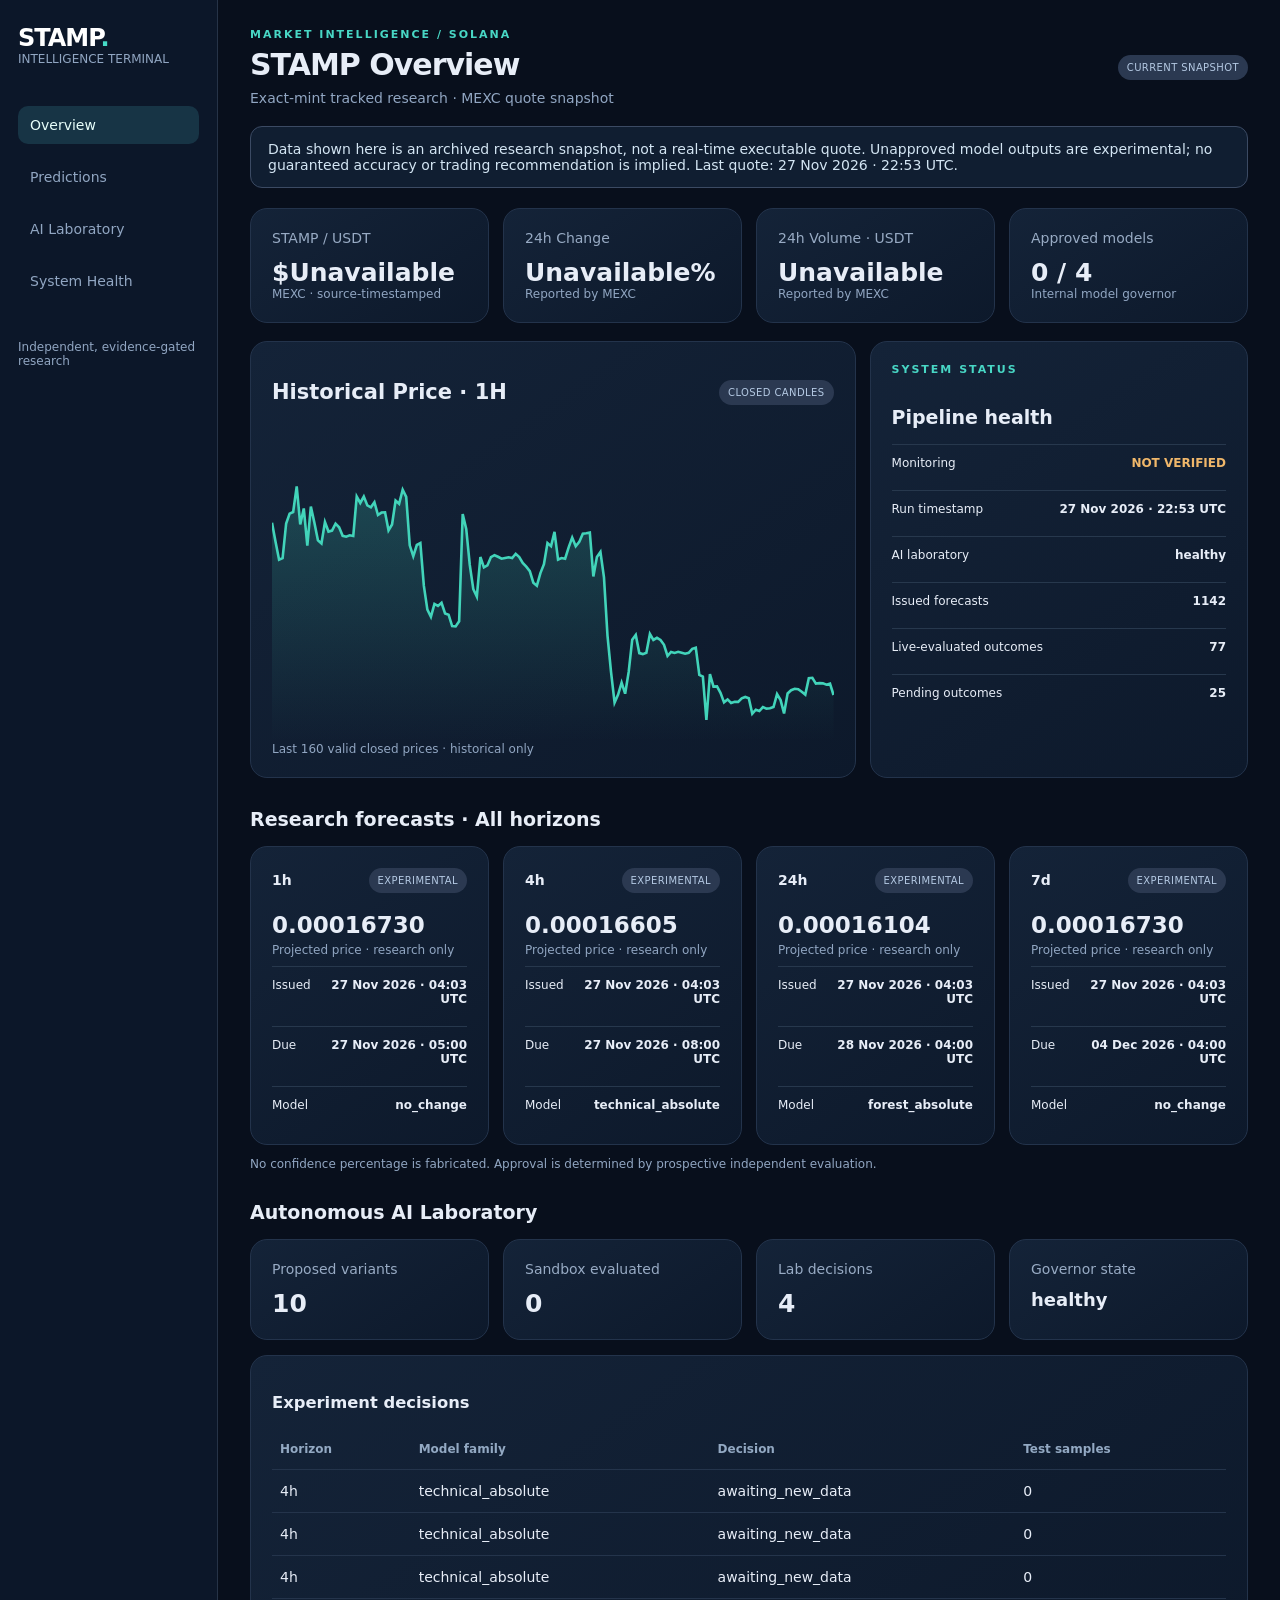
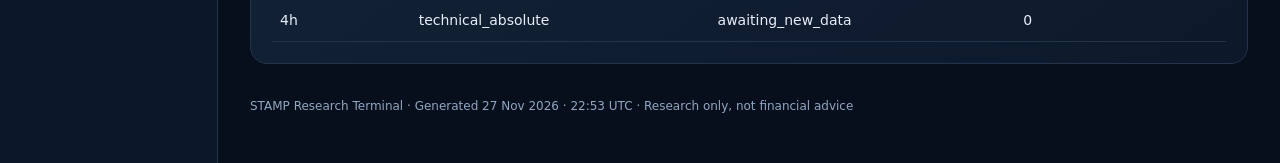
==== commit 50a273b1: "data: scheduled STAMP market observation [skip render]" ====
--- a/dashboard/index.html
+++ b/dashboard/index.html
@@ -1 +1 @@
-<!doctype html><html lang="en"><head><meta charset="utf-8"><meta name="viewport" content="width=device-width,initial-scale=1"><meta name="theme-color" content="#080f1c"><title>STAMP · Intelligence Terminal</title><style>*{box-sizing:border-box}body{margin:0;background:#080f1c;color:#e7edf7;font:14px system-ui,-apple-system,Segoe UI,Arial}.layout{display:grid;grid-template-columns:218px minmax(0,1fr);min-height:100vh}.sidebar{background:#0c1729;border-right:1px solid #263347;padding:24px 18px}.brand{font-size:24px;font-weight:900;letter-spacing:-1px;color:#fff}.brand span{color:#46dbc7}.nav{margin-top:40px;display:grid;gap:14px;color:#91a6c2}.nav a{color:inherit;text-decoration:none;padding:11px 12px;border-radius:10px}.nav a:hover,.nav a:first-child{color:#e8fffb;background:#173445}.content{max-width:1500px;width:100%;margin:auto;padding:28px 32px 50px}.between{display:flex;justify-content:space-between;align-items:center;gap:12px;flex-wrap:wrap}.muted,.small{color:#91a6c2}.small{font-size:12px}.eyebrow{text-transform:uppercase;letter-spacing:2px;color:#48d7c5;font-size:11px;font-weight:800}.title{font-size:30px;letter-spacing:-1px;margin:6px 0 8px}.notice{border:1px solid #3b4a63;background:#101e31;padding:14px 17px;border-radius:12px;margin:20px 0;color:#d3e5f3}.grid{display:grid;gap:14px}.metrics{grid-template-columns:repeat(4,minmax(0,1fr))}.metric,.panel,.forecast{border:1px solid #23334b;border-radius:17px;background:linear-gradient(145deg,#142338,#0d192b);padding:21px;min-width:0}.metric .label{color:#98abc4;margin-bottom:12px}.metric .value{font-size:25px;font-weight:800;overflow-wrap:anywhere}.section{font-size:19px;margin:30px 0 16px}.two{grid-template-columns:minmax(0,1.6fr) minmax(0,1fr)}.chart{height:300px;margin-top:20px}.chart svg{height:100%;width:100%}.forecast-grid{grid-template-columns:repeat(4,minmax(0,1fr))}.badge{font-size:10px;border-radius:100px;padding:7px 9px;background:#2b3951;color:#b4c9e3;letter-spacing:.4px}.target{font-size:23px;font-weight:800;margin:19px 0 5px}.kv{display:flex;justify-content:space-between;gap:14px;border-top:1px solid #27384d;padding:11px 0;font-size:12px;margin-top:9px}.kv b{text-align:right;overflow-wrap:anywhere}table{width:100%;border-collapse:collapse}th,td{padding:13px 8px;text-align:left;border-bottom:1px solid #24344b}th{color:#93a9c3;font-size:12px}.healthy{color:#5ce2a9}.warning{color:#f0b76a}@media(max-width:1100px){.forecast-grid,.metrics{grid-template-columns:repeat(2,minmax(0,1fr))}.two{grid-template-columns:1fr}}@media(max-width:720px){.layout{display:block}.sidebar{padding:15px 20px;border-bottom:1px solid #263347}.nav{display:flex;overflow:auto;margin-top:12px;gap:4px}.nav a{white-space:nowrap}.content{padding:21px 16px}.metrics,.forecast-grid{grid-template-columns:1fr 1fr}.metric .value{font-size:19px}.forecast{padding:14px}}@media(max-width:420px){.metrics,.forecast-grid{grid-template-columns:1fr}}</style></head><body><div class="layout"><aside class="sidebar"><div class="brand">STAMP<span>.</span></div><div class="small">INTELLIGENCE TERMINAL</div><nav class="nav"><a href="#overview">Overview</a><a href="#predictions">Predictions</a><a href="#laboratory">AI Laboratory</a><a href="#health">System Health</a></nav><p class="small" style="margin-top:40px">Independent, evidence-gated research</p></aside><main class="content" id="overview"><div class="between"><div><div class="eyebrow">Market intelligence / Solana</div><h1 class="title">STAMP Overview</h1><div class="muted">Exact-mint tracked research · MEXC quote snapshot</div></div><span class="badge">CURRENT SNAPSHOT</span></div><div class="notice">Data shown here is an archived research snapshot, not a real-time executable quote. Unapproved model outputs are experimental; no guaranteed accuracy or trading recommendation is implied. Last quote: 27 Nov 2026 · 18:36 UTC.</div><div class="grid metrics"><div class="metric"><div class="label">STAMP / USDT</div><div class="value">$Unavailable</div><div class="small">MEXC · source-timestamped</div></div><div class="metric"><div class="label">24h Change</div><div class="value">Unavailable%</div><div class="small">Reported by MEXC</div></div><div class="metric"><div class="label">24h Volume · USDT</div><div class="value">Unavailable</div><div class="small">Reported by MEXC</div></div><div class="metric"><div class="label">Approved models</div><div class="value">0 / 4</div><div class="small">Internal model governor</div></div></div><div class="grid two" style="margin-top:18px"><section class="panel"><div class="between"><h2>Historical Price · 1H</h2><span class="badge">CLOSED CANDLES</span></div><div class="chart"><svg aria-label="Historical 1h closes" viewBox="0 0 1000 270" role="img" preserveAspectRatio="none"><defs><linearGradient id="chartfill" x1="0" x2="0" y1="0" y2="1"><stop stop-color="#42d4ba" stop-opacity=".22"/><stop offset="1" stop-color="#42d4ba" stop-opacity="0"/></linearGradient></defs><polygon fill="url(#chartfill)" points="0,270 0.0,72.6 6.3,89.7 12.6,106.0 18.9,104.6 25.2,73.3 31.4,64.5 37.7,63.0 44.0,40.0 50.3,74.2 56.6,59.8 62.9,93.2 69.2,58.1 75.5,72.6 81.8,88.4 88.1,91.3 94.3,72.0 100.6,80.6 106.9,79.7 113.2,73.5 119.5,76.8 125.8,84.4 132.1,85.2 138.4,84.0 144.7,84.6 150.9,49.1 157.2,54.9 163.5,49.1 169.8,57.1 176.1,58.8 182.4,54.2 188.7,65.7 195.0,63.5 201.3,63.3 207.5,79.5 213.8,74.2 220.1,52.7 226.4,55.6 232.7,42.9 239.0,49.4 245.3,93.0 251.6,102.8 257.9,92.7 264.2,91.0 270.4,129.3 276.7,150.9 283.0,157.4 289.3,145.7 295.6,147.5 301.9,144.7 308.2,154.3 314.5,155.4 320.8,165.7 327.0,166.0 333.3,161.3 339.6,64.9 345.9,78.2 352.2,110.6 358.5,132.5 364.8,139.2 371.1,103.5 377.4,112.8 383.6,111.1 389.9,103.6 396.2,101.9 402.5,103.3 408.8,105.0 415.1,104.4 421.4,103.8 427.7,104.4 434.0,100.6 440.3,103.5 446.5,108.8 452.8,112.2 459.1,116.3 465.4,126.6 471.7,129.3 478.0,118.0 484.3,110.0 490.6,91.0 496.9,93.8 503.1,80.9 509.4,105.8 515.7,104.4 522.0,105.0 528.3,94.8 534.6,86.0 540.9,93.8 547.2,89.9 553.5,82.5 559.7,82.2 566.0,81.6 572.3,121.0 578.6,103.6 584.9,99.0 591.2,121.8 597.5,174.4 603.8,207.2 610.1,234.5 616.4,227.3 622.6,216.6 628.9,226.5 635.2,206.9 641.5,177.9 647.8,173.6 654.1,190.0 660.4,190.9 666.7,189.7 673.0,172.8 679.2,178.1 685.5,176.2 691.8,178.2 698.1,182.5 704.4,192.5 710.7,189.0 717.0,189.8 723.3,188.8 729.6,189.6 735.8,190.5 742.1,189.7 748.4,186.1 754.7,185.1 761.0,209.6 767.3,211.1 773.6,250.0 779.9,209.0 786.2,220.2 792.5,219.9 798.7,225.7 805.0,234.3 811.3,231.7 817.6,234.9 823.9,233.8 830.2,233.9 836.5,230.7 842.8,229.5 849.1,230.6 855.3,244.5 861.6,240.9 867.9,242.1 874.2,238.6 880.5,240.0 886.8,239.7 893.1,238.5 899.4,226.9 905.7,232.3 911.9,244.3 918.2,226.3 924.5,223.4 930.8,222.1 937.1,222.5 943.4,224.7 949.7,227.3 956.0,212.5 962.3,212.2 968.6,217.4 974.8,217.0 981.1,217.2 987.4,218.4 993.7,217.4 1000.0,227.7 1000,270"/><polyline fill="none" stroke="#42d4ba" stroke-width="2.6" vector-effect="non-scaling-stroke" points="0.0,72.6 6.3,89.7 12.6,106.0 18.9,104.6 25.2,73.3 31.4,64.5 37.7,63.0 44.0,40.0 50.3,74.2 56.6,59.8 62.9,93.2 69.2,58.1 75.5,72.6 81.8,88.4 88.1,91.3 94.3,72.0 100.6,80.6 106.9,79.7 113.2,73.5 119.5,76.8 125.8,84.4 132.1,85.2 138.4,84.0 144.7,84.6 150.9,49.1 157.2,54.9 163.5,49.1 169.8,57.1 176.1,58.8 182.4,54.2 188.7,65.7 195.0,63.5 201.3,63.3 207.5,79.5 213.8,74.2 220.1,52.7 226.4,55.6 232.7,42.9 239.0,49.4 245.3,93.0 251.6,102.8 257.9,92.7 264.2,91.0 270.4,129.3 276.7,150.9 283.0,157.4 289.3,145.7 295.6,147.5 301.9,144.7 308.2,154.3 314.5,155.4 320.8,165.7 327.0,166.0 333.3,161.3 339.6,64.9 345.9,78.2 352.2,110.6 358.5,132.5 364.8,139.2 371.1,103.5 377.4,112.8 383.6,111.1 389.9,103.6 396.2,101.9 402.5,103.3 408.8,105.0 415.1,104.4 421.4,103.8 427.7,104.4 434.0,100.6 440.3,103.5 446.5,108.8 452.8,112.2 459.1,116.3 465.4,126.6 471.7,129.3 478.0,118.0 484.3,110.0 490.6,91.0 496.9,93.8 503.1,80.9 509.4,105.8 515.7,104.4 522.0,105.0 528.3,94.8 534.6,86.0 540.9,93.8 547.2,89.9 553.5,82.5 559.7,82.2 566.0,81.6 572.3,121.0 578.6,103.6 584.9,99.0 591.2,121.8 597.5,174.4 603.8,207.2 610.1,234.5 616.4,227.3 622.6,216.6 628.9,226.5 635.2,206.9 641.5,177.9 647.8,173.6 654.1,190.0 660.4,190.9 666.7,189.7 673.0,172.8 679.2,178.1 685.5,176.2 691.8,178.2 698.1,182.5 704.4,192.5 710.7,189.0 717.0,189.8 723.3,188.8 729.6,189.6 735.8,190.5 742.1,189.7 748.4,186.1 754.7,185.1 761.0,209.6 767.3,211.1 773.6,250.0 779.9,209.0 786.2,220.2 792.5,219.9 798.7,225.7 805.0,234.3 811.3,231.7 817.6,234.9 823.9,233.8 830.2,233.9 836.5,230.7 842.8,229.5 849.1,230.6 855.3,244.5 861.6,240.9 867.9,242.1 874.2,238.6 880.5,240.0 886.8,239.7 893.1,238.5 899.4,226.9 905.7,232.3 911.9,244.3 918.2,226.3 924.5,223.4 930.8,222.1 937.1,222.5 943.4,224.7 949.7,227.3 956.0,212.5 962.3,212.2 968.6,217.4 974.8,217.0 981.1,217.2 987.4,218.4 993.7,217.4 1000.0,227.7"/></svg></div><div class="small">Last 160 valid closed prices · historical only</div></section><section class="panel" id="health"><div class="eyebrow">System status</div><h2 class="section">Pipeline health</h2><div class="kv"><span>Monitoring</span><b class="warning">NOT VERIFIED</b></div><div class="kv"><span>Run timestamp</span><b>27 Nov 2026 · 18:36 UTC</b></div><div class="kv"><span>AI laboratory</span><b>degraded</b></div><div class="kv"><span>Issued forecasts</span><b>1142</b></div><div class="kv"><span>Live-evaluated outcomes</span><b>77</b></div><div class="kv"><span>Pending outcomes</span><b>25</b></div></section></div><section id="predictions"><h2 class="section">Research forecasts · All horizons</h2><div class="grid forecast-grid"><article class="forecast"><div class="between"><strong>1h</strong><span class="badge">EXPERIMENTAL</span></div><div class="target">0.00016730</div><div class="small">Projected price · research only</div><div class="kv"><span>Issued</span><b>27 Nov 2026 · 04:03 UTC</b></div><div class="kv"><span>Due</span><b>27 Nov 2026 · 05:00 UTC</b></div><div class="kv"><span>Model</span><b>no_change</b></div></article><article class="forecast"><div class="between"><strong>4h</strong><span class="badge">EXPERIMENTAL</span></div><div class="target">0.00016605</div><div class="small">Projected price · research only</div><div class="kv"><span>Issued</span><b>27 Nov 2026 · 04:03 UTC</b></div><div class="kv"><span>Due</span><b>27 Nov 2026 · 08:00 UTC</b></div><div class="kv"><span>Model</span><b>technical_absolute</b></div></article><article class="forecast"><div class="between"><strong>24h</strong><span class="badge">EXPERIMENTAL</span></div><div class="target">0.00016104</div><div class="small">Projected price · research only</div><div class="kv"><span>Issued</span><b>27 Nov 2026 · 04:03 UTC</b></div><div class="kv"><span>Due</span><b>28 Nov 2026 · 04:00 UTC</b></div><div class="kv"><span>Model</span><b>forest_absolute</b></div></article><article class="forecast"><div class="between"><strong>7d</strong><span class="badge">EXPERIMENTAL</span></div><div class="target">0.00016730</div><div class="small">Projected price · research only</div><div class="kv"><span>Issued</span><b>27 Nov 2026 · 04:03 UTC</b></div><div class="kv"><span>Due</span><b>04 Dec 2026 · 04:00 UTC</b></div><div class="kv"><span>Model</span><b>no_change</b></div></article></div><p class="small">No confidence percentage is fabricated. Approval is determined by prospective independent evaluation.</p></section><section id="laboratory"><h2 class="section">Autonomous AI Laboratory</h2><div class="grid metrics"><div class="metric"><div class="label">Proposed variants</div><div class="value">0</div></div><div class="metric"><div class="label">Sandbox evaluated</div><div class="value">0</div></div><div class="metric"><div class="label">Lab decisions</div><div class="value">0</div></div><div class="metric"><div class="label">Governor state</div><div class="value" style="font-size:18px">degraded</div></div></div><div class="panel" style="margin-top:15px;overflow-x:auto"><h3>Experiment decisions</h3><table><thead><tr><th>Horizon</th><th>Model family</th><th>Decision</th><th>Test samples</th></tr></thead><tbody><tr><td colspan="4">No recorded experiment decisions in this build.</td></tr></tbody></table></div></section><footer class="small" style="padding-top:35px">STAMP Research Terminal · Generated 27 Nov 2026 · 18:36 UTC · Research only, not financial advice</footer></main></div></body></html>+<!doctype html><html lang="en"><head><meta charset="utf-8"><meta name="viewport" content="width=device-width,initial-scale=1"><meta name="theme-color" content="#080f1c"><title>STAMP · Intelligence Terminal</title><style>*{box-sizing:border-box}body{margin:0;background:#080f1c;color:#e7edf7;font:14px system-ui,-apple-system,Segoe UI,Arial}.layout{display:grid;grid-template-columns:218px minmax(0,1fr);min-height:100vh}.sidebar{background:#0c1729;border-right:1px solid #263347;padding:24px 18px}.brand{font-size:24px;font-weight:900;letter-spacing:-1px;color:#fff}.brand span{color:#46dbc7}.nav{margin-top:40px;display:grid;gap:14px;color:#91a6c2}.nav a{color:inherit;text-decoration:none;padding:11px 12px;border-radius:10px}.nav a:hover,.nav a:first-child{color:#e8fffb;background:#173445}.content{max-width:1500px;width:100%;margin:auto;padding:28px 32px 50px}.between{display:flex;justify-content:space-between;align-items:center;gap:12px;flex-wrap:wrap}.muted,.small{color:#91a6c2}.small{font-size:12px}.eyebrow{text-transform:uppercase;letter-spacing:2px;color:#48d7c5;font-size:11px;font-weight:800}.title{font-size:30px;letter-spacing:-1px;margin:6px 0 8px}.notice{border:1px solid #3b4a63;background:#101e31;padding:14px 17px;border-radius:12px;margin:20px 0;color:#d3e5f3}.grid{display:grid;gap:14px}.metrics{grid-template-columns:repeat(4,minmax(0,1fr))}.metric,.panel,.forecast{border:1px solid #23334b;border-radius:17px;background:linear-gradient(145deg,#142338,#0d192b);padding:21px;min-width:0}.metric .label{color:#98abc4;margin-bottom:12px}.metric .value{font-size:25px;font-weight:800;overflow-wrap:anywhere}.section{font-size:19px;margin:30px 0 16px}.two{grid-template-columns:minmax(0,1.6fr) minmax(0,1fr)}.chart{height:300px;margin-top:20px}.chart svg{height:100%;width:100%}.forecast-grid{grid-template-columns:repeat(4,minmax(0,1fr))}.badge{font-size:10px;border-radius:100px;padding:7px 9px;background:#2b3951;color:#b4c9e3;letter-spacing:.4px}.target{font-size:23px;font-weight:800;margin:19px 0 5px}.kv{display:flex;justify-content:space-between;gap:14px;border-top:1px solid #27384d;padding:11px 0;font-size:12px;margin-top:9px}.kv b{text-align:right;overflow-wrap:anywhere}table{width:100%;border-collapse:collapse}th,td{padding:13px 8px;text-align:left;border-bottom:1px solid #24344b}th{color:#93a9c3;font-size:12px}.healthy{color:#5ce2a9}.warning{color:#f0b76a}@media(max-width:1100px){.forecast-grid,.metrics{grid-template-columns:repeat(2,minmax(0,1fr))}.two{grid-template-columns:1fr}}@media(max-width:720px){.layout{display:block}.sidebar{padding:15px 20px;border-bottom:1px solid #263347}.nav{display:flex;overflow:auto;margin-top:12px;gap:4px}.nav a{white-space:nowrap}.content{padding:21px 16px}.metrics,.forecast-grid{grid-template-columns:1fr 1fr}.metric .value{font-size:19px}.forecast{padding:14px}}@media(max-width:420px){.metrics,.forecast-grid{grid-template-columns:1fr}}</style></head><body><div class="layout"><aside class="sidebar"><div class="brand">STAMP<span>.</span></div><div class="small">INTELLIGENCE TERMINAL</div><nav class="nav"><a href="#overview">Overview</a><a href="#predictions">Predictions</a><a href="#laboratory">AI Laboratory</a><a href="#health">System Health</a></nav><p class="small" style="margin-top:40px">Independent, evidence-gated research</p></aside><main class="content" id="overview"><div class="between"><div><div class="eyebrow">Market intelligence / Solana</div><h1 class="title">STAMP Overview</h1><div class="muted">Exact-mint tracked research · MEXC quote snapshot</div></div><span class="badge">CURRENT SNAPSHOT</span></div><div class="notice">Data shown here is an archived research snapshot, not a real-time executable quote. Unapproved model outputs are experimental; no guaranteed accuracy or trading recommendation is implied. Last quote: 27 Nov 2026 · 22:53 UTC.</div><div class="grid metrics"><div class="metric"><div class="label">STAMP / USDT</div><div class="value">$Unavailable</div><div class="small">MEXC · source-timestamped</div></div><div class="metric"><div class="label">24h Change</div><div class="value">Unavailable%</div><div class="small">Reported by MEXC</div></div><div class="metric"><div class="label">24h Volume · USDT</div><div class="value">Unavailable</div><div class="small">Reported by MEXC</div></div><div class="metric"><div class="label">Approved models</div><div class="value">0 / 4</div><div class="small">Internal model governor</div></div></div><div class="grid two" style="margin-top:18px"><section class="panel"><div class="between"><h2>Historical Price · 1H</h2><span class="badge">CLOSED CANDLES</span></div><div class="chart"><svg aria-label="Historical 1h closes" viewBox="0 0 1000 270" role="img" preserveAspectRatio="none"><defs><linearGradient id="chartfill" x1="0" x2="0" y1="0" y2="1"><stop stop-color="#42d4ba" stop-opacity=".22"/><stop offset="1" stop-color="#42d4ba" stop-opacity="0"/></linearGradient></defs><polygon fill="url(#chartfill)" points="0,270 0.0,72.6 6.3,89.7 12.6,106.0 18.9,104.6 25.2,73.3 31.4,64.5 37.7,63.0 44.0,40.0 50.3,74.2 56.6,59.8 62.9,93.2 69.2,58.1 75.5,72.6 81.8,88.4 88.1,91.3 94.3,72.0 100.6,80.6 106.9,79.7 113.2,73.5 119.5,76.8 125.8,84.4 132.1,85.2 138.4,84.0 144.7,84.6 150.9,49.1 157.2,54.9 163.5,49.1 169.8,57.1 176.1,58.8 182.4,54.2 188.7,65.7 195.0,63.5 201.3,63.3 207.5,79.5 213.8,74.2 220.1,52.7 226.4,55.6 232.7,42.9 239.0,49.4 245.3,93.0 251.6,102.8 257.9,92.7 264.2,91.0 270.4,129.3 276.7,150.9 283.0,157.4 289.3,145.7 295.6,147.5 301.9,144.7 308.2,154.3 314.5,155.4 320.8,165.7 327.0,166.0 333.3,161.3 339.6,64.9 345.9,78.2 352.2,110.6 358.5,132.5 364.8,139.2 371.1,103.5 377.4,112.8 383.6,111.1 389.9,103.6 396.2,101.9 402.5,103.3 408.8,105.0 415.1,104.4 421.4,103.8 427.7,104.4 434.0,100.6 440.3,103.5 446.5,108.8 452.8,112.2 459.1,116.3 465.4,126.6 471.7,129.3 478.0,118.0 484.3,110.0 490.6,91.0 496.9,93.8 503.1,80.9 509.4,105.8 515.7,104.4 522.0,105.0 528.3,94.8 534.6,86.0 540.9,93.8 547.2,89.9 553.5,82.5 559.7,82.2 566.0,81.6 572.3,121.0 578.6,103.6 584.9,99.0 591.2,121.8 597.5,174.4 603.8,207.2 610.1,234.5 616.4,227.3 622.6,216.6 628.9,226.5 635.2,206.9 641.5,177.9 647.8,173.6 654.1,190.0 660.4,190.9 666.7,189.7 673.0,172.8 679.2,178.1 685.5,176.2 691.8,178.2 698.1,182.5 704.4,192.5 710.7,189.0 717.0,189.8 723.3,188.8 729.6,189.6 735.8,190.5 742.1,189.7 748.4,186.1 754.7,185.1 761.0,209.6 767.3,211.1 773.6,250.0 779.9,209.0 786.2,220.2 792.5,219.9 798.7,225.7 805.0,234.3 811.3,231.7 817.6,234.9 823.9,233.8 830.2,233.9 836.5,230.7 842.8,229.5 849.1,230.6 855.3,244.5 861.6,240.9 867.9,242.1 874.2,238.6 880.5,240.0 886.8,239.7 893.1,238.5 899.4,226.9 905.7,232.3 911.9,244.3 918.2,226.3 924.5,223.4 930.8,222.1 937.1,222.5 943.4,224.7 949.7,227.3 956.0,212.5 962.3,212.2 968.6,217.4 974.8,217.0 981.1,217.2 987.4,218.4 993.7,217.4 1000.0,227.7 1000,270"/><polyline fill="none" stroke="#42d4ba" stroke-width="2.6" vector-effect="non-scaling-stroke" points="0.0,72.6 6.3,89.7 12.6,106.0 18.9,104.6 25.2,73.3 31.4,64.5 37.7,63.0 44.0,40.0 50.3,74.2 56.6,59.8 62.9,93.2 69.2,58.1 75.5,72.6 81.8,88.4 88.1,91.3 94.3,72.0 100.6,80.6 106.9,79.7 113.2,73.5 119.5,76.8 125.8,84.4 132.1,85.2 138.4,84.0 144.7,84.6 150.9,49.1 157.2,54.9 163.5,49.1 169.8,57.1 176.1,58.8 182.4,54.2 188.7,65.7 195.0,63.5 201.3,63.3 207.5,79.5 213.8,74.2 220.1,52.7 226.4,55.6 232.7,42.9 239.0,49.4 245.3,93.0 251.6,102.8 257.9,92.7 264.2,91.0 270.4,129.3 276.7,150.9 283.0,157.4 289.3,145.7 295.6,147.5 301.9,144.7 308.2,154.3 314.5,155.4 320.8,165.7 327.0,166.0 333.3,161.3 339.6,64.9 345.9,78.2 352.2,110.6 358.5,132.5 364.8,139.2 371.1,103.5 377.4,112.8 383.6,111.1 389.9,103.6 396.2,101.9 402.5,103.3 408.8,105.0 415.1,104.4 421.4,103.8 427.7,104.4 434.0,100.6 440.3,103.5 446.5,108.8 452.8,112.2 459.1,116.3 465.4,126.6 471.7,129.3 478.0,118.0 484.3,110.0 490.6,91.0 496.9,93.8 503.1,80.9 509.4,105.8 515.7,104.4 522.0,105.0 528.3,94.8 534.6,86.0 540.9,93.8 547.2,89.9 553.5,82.5 559.7,82.2 566.0,81.6 572.3,121.0 578.6,103.6 584.9,99.0 591.2,121.8 597.5,174.4 603.8,207.2 610.1,234.5 616.4,227.3 622.6,216.6 628.9,226.5 635.2,206.9 641.5,177.9 647.8,173.6 654.1,190.0 660.4,190.9 666.7,189.7 673.0,172.8 679.2,178.1 685.5,176.2 691.8,178.2 698.1,182.5 704.4,192.5 710.7,189.0 717.0,189.8 723.3,188.8 729.6,189.6 735.8,190.5 742.1,189.7 748.4,186.1 754.7,185.1 761.0,209.6 767.3,211.1 773.6,250.0 779.9,209.0 786.2,220.2 792.5,219.9 798.7,225.7 805.0,234.3 811.3,231.7 817.6,234.9 823.9,233.8 830.2,233.9 836.5,230.7 842.8,229.5 849.1,230.6 855.3,244.5 861.6,240.9 867.9,242.1 874.2,238.6 880.5,240.0 886.8,239.7 893.1,238.5 899.4,226.9 905.7,232.3 911.9,244.3 918.2,226.3 924.5,223.4 930.8,222.1 937.1,222.5 943.4,224.7 949.7,227.3 956.0,212.5 962.3,212.2 968.6,217.4 974.8,217.0 981.1,217.2 987.4,218.4 993.7,217.4 1000.0,227.7"/></svg></div><div class="small">Last 160 valid closed prices · historical only</div></section><section class="panel" id="health"><div class="eyebrow">System status</div><h2 class="section">Pipeline health</h2><div class="kv"><span>Monitoring</span><b class="warning">NOT VERIFIED</b></div><div class="kv"><span>Run timestamp</span><b>27 Nov 2026 · 22:53 UTC</b></div><div class="kv"><span>AI laboratory</span><b>healthy</b></div><div class="kv"><span>Issued forecasts</span><b>1142</b></div><div class="kv"><span>Live-evaluated outcomes</span><b>77</b></div><div class="kv"><span>Pending outcomes</span><b>25</b></div></section></div><section id="predictions"><h2 class="section">Research forecasts · All horizons</h2><div class="grid forecast-grid"><article class="forecast"><div class="between"><strong>1h</strong><span class="badge">EXPERIMENTAL</span></div><div class="target">0.00016730</div><div class="small">Projected price · research only</div><div class="kv"><span>Issued</span><b>27 Nov 2026 · 04:03 UTC</b></div><div class="kv"><span>Due</span><b>27 Nov 2026 · 05:00 UTC</b></div><div class="kv"><span>Model</span><b>no_change</b></div></article><article class="forecast"><div class="between"><strong>4h</strong><span class="badge">EXPERIMENTAL</span></div><div class="target">0.00016605</div><div class="small">Projected price · research only</div><div class="kv"><span>Issued</span><b>27 Nov 2026 · 04:03 UTC</b></div><div class="kv"><span>Due</span><b>27 Nov 2026 · 08:00 UTC</b></div><div class="kv"><span>Model</span><b>technical_absolute</b></div></article><article class="forecast"><div class="between"><strong>24h</strong><span class="badge">EXPERIMENTAL</span></div><div class="target">0.00016104</div><div class="small">Projected price · research only</div><div class="kv"><span>Issued</span><b>27 Nov 2026 · 04:03 UTC</b></div><div class="kv"><span>Due</span><b>28 Nov 2026 · 04:00 UTC</b></div><div class="kv"><span>Model</span><b>forest_absolute</b></div></article><article class="forecast"><div class="between"><strong>7d</strong><span class="badge">EXPERIMENTAL</span></div><div class="target">0.00016730</div><div class="small">Projected price · research only</div><div class="kv"><span>Issued</span><b>27 Nov 2026 · 04:03 UTC</b></div><div class="kv"><span>Due</span><b>04 Dec 2026 · 04:00 UTC</b></div><div class="kv"><span>Model</span><b>no_change</b></div></article></div><p class="small">No confidence percentage is fabricated. Approval is determined by prospective independent evaluation.</p></section><section id="laboratory"><h2 class="section">Autonomous AI Laboratory</h2><div class="grid metrics"><div class="metric"><div class="label">Proposed variants</div><div class="value">10</div></div><div class="metric"><div class="label">Sandbox evaluated</div><div class="value">0</div></div><div class="metric"><div class="label">Lab decisions</div><div class="value">4</div></div><div class="metric"><div class="label">Governor state</div><div class="value" style="font-size:18px">healthy</div></div></div><div class="panel" style="margin-top:15px;overflow-x:auto"><h3>Experiment decisions</h3><table><thead><tr><th>Horizon</th><th>Model family</th><th>Decision</th><th>Test samples</th></tr></thead><tbody><tr><td>4h</td><td>technical_absolute</td><td>awaiting_new_data</td><td>0</td></tr><tr><td>4h</td><td>technical_absolute</td><td>awaiting_new_data</td><td>0</td></tr><tr><td>4h</td><td>technical_absolute</td><td>awaiting_new_data</td><td>0</td></tr><tr><td>4h</td><td>technical_absolute</td><td>awaiting_new_data</td><td>0</td></tr></tbody></table></div></section><footer class="small" style="padding-top:35px">STAMP Research Terminal · Generated 27 Nov 2026 · 22:53 UTC · Research only, not financial advice</footer></main></div></body></html>
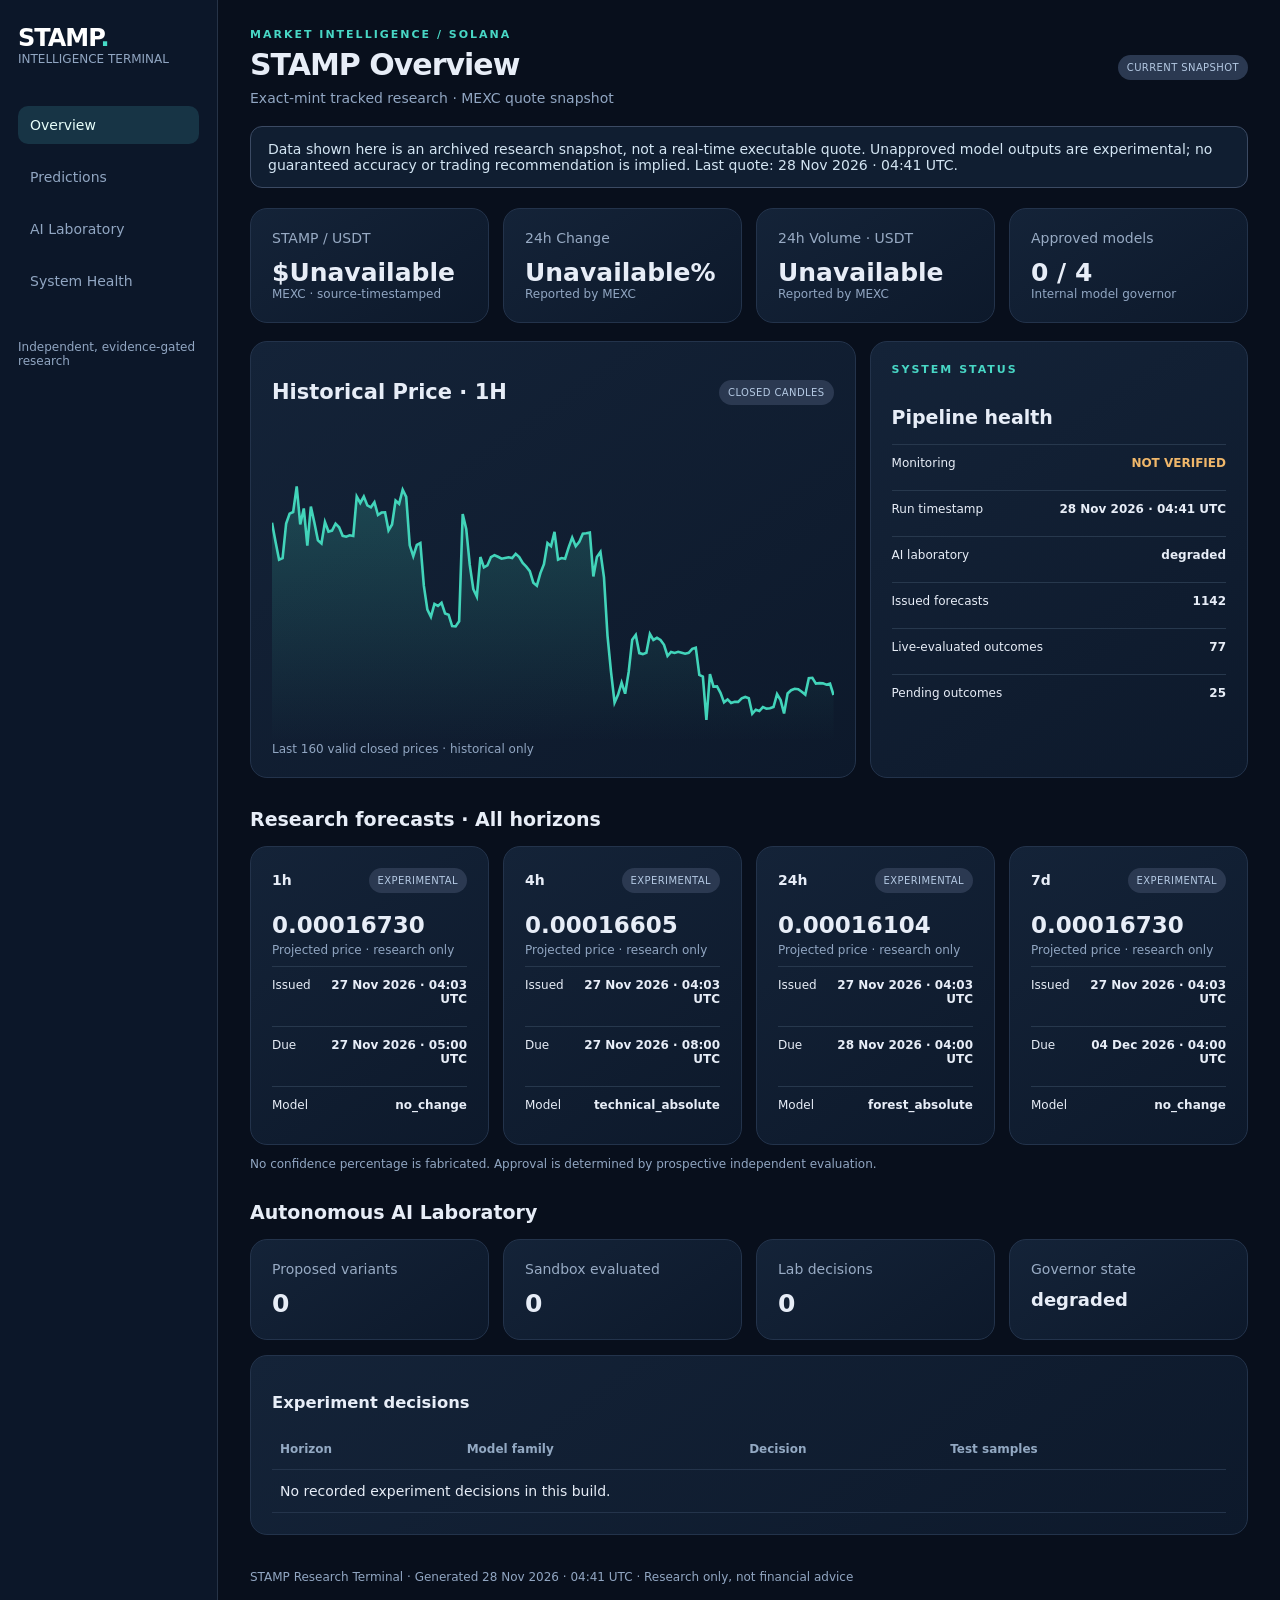
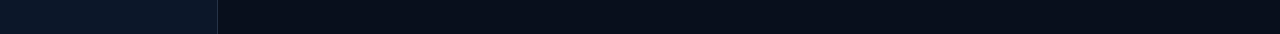
==== commit d89dbf3a: "data: scheduled STAMP market observation [skip render]" ====
--- a/dashboard/index.html
+++ b/dashboard/index.html
@@ -1 +1 @@
-<!doctype html><html lang="en"><head><meta charset="utf-8"><meta name="viewport" content="width=device-width,initial-scale=1"><meta name="theme-color" content="#080f1c"><title>STAMP · Intelligence Terminal</title><style>*{box-sizing:border-box}body{margin:0;background:#080f1c;color:#e7edf7;font:14px system-ui,-apple-system,Segoe UI,Arial}.layout{display:grid;grid-template-columns:218px minmax(0,1fr);min-height:100vh}.sidebar{background:#0c1729;border-right:1px solid #263347;padding:24px 18px}.brand{font-size:24px;font-weight:900;letter-spacing:-1px;color:#fff}.brand span{color:#46dbc7}.nav{margin-top:40px;display:grid;gap:14px;color:#91a6c2}.nav a{color:inherit;text-decoration:none;padding:11px 12px;border-radius:10px}.nav a:hover,.nav a:first-child{color:#e8fffb;background:#173445}.content{max-width:1500px;width:100%;margin:auto;padding:28px 32px 50px}.between{display:flex;justify-content:space-between;align-items:center;gap:12px;flex-wrap:wrap}.muted,.small{color:#91a6c2}.small{font-size:12px}.eyebrow{text-transform:uppercase;letter-spacing:2px;color:#48d7c5;font-size:11px;font-weight:800}.title{font-size:30px;letter-spacing:-1px;margin:6px 0 8px}.notice{border:1px solid #3b4a63;background:#101e31;padding:14px 17px;border-radius:12px;margin:20px 0;color:#d3e5f3}.grid{display:grid;gap:14px}.metrics{grid-template-columns:repeat(4,minmax(0,1fr))}.metric,.panel,.forecast{border:1px solid #23334b;border-radius:17px;background:linear-gradient(145deg,#142338,#0d192b);padding:21px;min-width:0}.metric .label{color:#98abc4;margin-bottom:12px}.metric .value{font-size:25px;font-weight:800;overflow-wrap:anywhere}.section{font-size:19px;margin:30px 0 16px}.two{grid-template-columns:minmax(0,1.6fr) minmax(0,1fr)}.chart{height:300px;margin-top:20px}.chart svg{height:100%;width:100%}.forecast-grid{grid-template-columns:repeat(4,minmax(0,1fr))}.badge{font-size:10px;border-radius:100px;padding:7px 9px;background:#2b3951;color:#b4c9e3;letter-spacing:.4px}.target{font-size:23px;font-weight:800;margin:19px 0 5px}.kv{display:flex;justify-content:space-between;gap:14px;border-top:1px solid #27384d;padding:11px 0;font-size:12px;margin-top:9px}.kv b{text-align:right;overflow-wrap:anywhere}table{width:100%;border-collapse:collapse}th,td{padding:13px 8px;text-align:left;border-bottom:1px solid #24344b}th{color:#93a9c3;font-size:12px}.healthy{color:#5ce2a9}.warning{color:#f0b76a}@media(max-width:1100px){.forecast-grid,.metrics{grid-template-columns:repeat(2,minmax(0,1fr))}.two{grid-template-columns:1fr}}@media(max-width:720px){.layout{display:block}.sidebar{padding:15px 20px;border-bottom:1px solid #263347}.nav{display:flex;overflow:auto;margin-top:12px;gap:4px}.nav a{white-space:nowrap}.content{padding:21px 16px}.metrics,.forecast-grid{grid-template-columns:1fr 1fr}.metric .value{font-size:19px}.forecast{padding:14px}}@media(max-width:420px){.metrics,.forecast-grid{grid-template-columns:1fr}}</style></head><body><div class="layout"><aside class="sidebar"><div class="brand">STAMP<span>.</span></div><div class="small">INTELLIGENCE TERMINAL</div><nav class="nav"><a href="#overview">Overview</a><a href="#predictions">Predictions</a><a href="#laboratory">AI Laboratory</a><a href="#health">System Health</a></nav><p class="small" style="margin-top:40px">Independent, evidence-gated research</p></aside><main class="content" id="overview"><div class="between"><div><div class="eyebrow">Market intelligence / Solana</div><h1 class="title">STAMP Overview</h1><div class="muted">Exact-mint tracked research · MEXC quote snapshot</div></div><span class="badge">CURRENT SNAPSHOT</span></div><div class="notice">Data shown here is an archived research snapshot, not a real-time executable quote. Unapproved model outputs are experimental; no guaranteed accuracy or trading recommendation is implied. Last quote: 27 Nov 2026 · 22:53 UTC.</div><div class="grid metrics"><div class="metric"><div class="label">STAMP / USDT</div><div class="value">$Unavailable</div><div class="small">MEXC · source-timestamped</div></div><div class="metric"><div class="label">24h Change</div><div class="value">Unavailable%</div><div class="small">Reported by MEXC</div></div><div class="metric"><div class="label">24h Volume · USDT</div><div class="value">Unavailable</div><div class="small">Reported by MEXC</div></div><div class="metric"><div class="label">Approved models</div><div class="value">0 / 4</div><div class="small">Internal model governor</div></div></div><div class="grid two" style="margin-top:18px"><section class="panel"><div class="between"><h2>Historical Price · 1H</h2><span class="badge">CLOSED CANDLES</span></div><div class="chart"><svg aria-label="Historical 1h closes" viewBox="0 0 1000 270" role="img" preserveAspectRatio="none"><defs><linearGradient id="chartfill" x1="0" x2="0" y1="0" y2="1"><stop stop-color="#42d4ba" stop-opacity=".22"/><stop offset="1" stop-color="#42d4ba" stop-opacity="0"/></linearGradient></defs><polygon fill="url(#chartfill)" points="0,270 0.0,72.6 6.3,89.7 12.6,106.0 18.9,104.6 25.2,73.3 31.4,64.5 37.7,63.0 44.0,40.0 50.3,74.2 56.6,59.8 62.9,93.2 69.2,58.1 75.5,72.6 81.8,88.4 88.1,91.3 94.3,72.0 100.6,80.6 106.9,79.7 113.2,73.5 119.5,76.8 125.8,84.4 132.1,85.2 138.4,84.0 144.7,84.6 150.9,49.1 157.2,54.9 163.5,49.1 169.8,57.1 176.1,58.8 182.4,54.2 188.7,65.7 195.0,63.5 201.3,63.3 207.5,79.5 213.8,74.2 220.1,52.7 226.4,55.6 232.7,42.9 239.0,49.4 245.3,93.0 251.6,102.8 257.9,92.7 264.2,91.0 270.4,129.3 276.7,150.9 283.0,157.4 289.3,145.7 295.6,147.5 301.9,144.7 308.2,154.3 314.5,155.4 320.8,165.7 327.0,166.0 333.3,161.3 339.6,64.9 345.9,78.2 352.2,110.6 358.5,132.5 364.8,139.2 371.1,103.5 377.4,112.8 383.6,111.1 389.9,103.6 396.2,101.9 402.5,103.3 408.8,105.0 415.1,104.4 421.4,103.8 427.7,104.4 434.0,100.6 440.3,103.5 446.5,108.8 452.8,112.2 459.1,116.3 465.4,126.6 471.7,129.3 478.0,118.0 484.3,110.0 490.6,91.0 496.9,93.8 503.1,80.9 509.4,105.8 515.7,104.4 522.0,105.0 528.3,94.8 534.6,86.0 540.9,93.8 547.2,89.9 553.5,82.5 559.7,82.2 566.0,81.6 572.3,121.0 578.6,103.6 584.9,99.0 591.2,121.8 597.5,174.4 603.8,207.2 610.1,234.5 616.4,227.3 622.6,216.6 628.9,226.5 635.2,206.9 641.5,177.9 647.8,173.6 654.1,190.0 660.4,190.9 666.7,189.7 673.0,172.8 679.2,178.1 685.5,176.2 691.8,178.2 698.1,182.5 704.4,192.5 710.7,189.0 717.0,189.8 723.3,188.8 729.6,189.6 735.8,190.5 742.1,189.7 748.4,186.1 754.7,185.1 761.0,209.6 767.3,211.1 773.6,250.0 779.9,209.0 786.2,220.2 792.5,219.9 798.7,225.7 805.0,234.3 811.3,231.7 817.6,234.9 823.9,233.8 830.2,233.9 836.5,230.7 842.8,229.5 849.1,230.6 855.3,244.5 861.6,240.9 867.9,242.1 874.2,238.6 880.5,240.0 886.8,239.7 893.1,238.5 899.4,226.9 905.7,232.3 911.9,244.3 918.2,226.3 924.5,223.4 930.8,222.1 937.1,222.5 943.4,224.7 949.7,227.3 956.0,212.5 962.3,212.2 968.6,217.4 974.8,217.0 981.1,217.2 987.4,218.4 993.7,217.4 1000.0,227.7 1000,270"/><polyline fill="none" stroke="#42d4ba" stroke-width="2.6" vector-effect="non-scaling-stroke" points="0.0,72.6 6.3,89.7 12.6,106.0 18.9,104.6 25.2,73.3 31.4,64.5 37.7,63.0 44.0,40.0 50.3,74.2 56.6,59.8 62.9,93.2 69.2,58.1 75.5,72.6 81.8,88.4 88.1,91.3 94.3,72.0 100.6,80.6 106.9,79.7 113.2,73.5 119.5,76.8 125.8,84.4 132.1,85.2 138.4,84.0 144.7,84.6 150.9,49.1 157.2,54.9 163.5,49.1 169.8,57.1 176.1,58.8 182.4,54.2 188.7,65.7 195.0,63.5 201.3,63.3 207.5,79.5 213.8,74.2 220.1,52.7 226.4,55.6 232.7,42.9 239.0,49.4 245.3,93.0 251.6,102.8 257.9,92.7 264.2,91.0 270.4,129.3 276.7,150.9 283.0,157.4 289.3,145.7 295.6,147.5 301.9,144.7 308.2,154.3 314.5,155.4 320.8,165.7 327.0,166.0 333.3,161.3 339.6,64.9 345.9,78.2 352.2,110.6 358.5,132.5 364.8,139.2 371.1,103.5 377.4,112.8 383.6,111.1 389.9,103.6 396.2,101.9 402.5,103.3 408.8,105.0 415.1,104.4 421.4,103.8 427.7,104.4 434.0,100.6 440.3,103.5 446.5,108.8 452.8,112.2 459.1,116.3 465.4,126.6 471.7,129.3 478.0,118.0 484.3,110.0 490.6,91.0 496.9,93.8 503.1,80.9 509.4,105.8 515.7,104.4 522.0,105.0 528.3,94.8 534.6,86.0 540.9,93.8 547.2,89.9 553.5,82.5 559.7,82.2 566.0,81.6 572.3,121.0 578.6,103.6 584.9,99.0 591.2,121.8 597.5,174.4 603.8,207.2 610.1,234.5 616.4,227.3 622.6,216.6 628.9,226.5 635.2,206.9 641.5,177.9 647.8,173.6 654.1,190.0 660.4,190.9 666.7,189.7 673.0,172.8 679.2,178.1 685.5,176.2 691.8,178.2 698.1,182.5 704.4,192.5 710.7,189.0 717.0,189.8 723.3,188.8 729.6,189.6 735.8,190.5 742.1,189.7 748.4,186.1 754.7,185.1 761.0,209.6 767.3,211.1 773.6,250.0 779.9,209.0 786.2,220.2 792.5,219.9 798.7,225.7 805.0,234.3 811.3,231.7 817.6,234.9 823.9,233.8 830.2,233.9 836.5,230.7 842.8,229.5 849.1,230.6 855.3,244.5 861.6,240.9 867.9,242.1 874.2,238.6 880.5,240.0 886.8,239.7 893.1,238.5 899.4,226.9 905.7,232.3 911.9,244.3 918.2,226.3 924.5,223.4 930.8,222.1 937.1,222.5 943.4,224.7 949.7,227.3 956.0,212.5 962.3,212.2 968.6,217.4 974.8,217.0 981.1,217.2 987.4,218.4 993.7,217.4 1000.0,227.7"/></svg></div><div class="small">Last 160 valid closed prices · historical only</div></section><section class="panel" id="health"><div class="eyebrow">System status</div><h2 class="section">Pipeline health</h2><div class="kv"><span>Monitoring</span><b class="warning">NOT VERIFIED</b></div><div class="kv"><span>Run timestamp</span><b>27 Nov 2026 · 22:53 UTC</b></div><div class="kv"><span>AI laboratory</span><b>healthy</b></div><div class="kv"><span>Issued forecasts</span><b>1142</b></div><div class="kv"><span>Live-evaluated outcomes</span><b>77</b></div><div class="kv"><span>Pending outcomes</span><b>25</b></div></section></div><section id="predictions"><h2 class="section">Research forecasts · All horizons</h2><div class="grid forecast-grid"><article class="forecast"><div class="between"><strong>1h</strong><span class="badge">EXPERIMENTAL</span></div><div class="target">0.00016730</div><div class="small">Projected price · research only</div><div class="kv"><span>Issued</span><b>27 Nov 2026 · 04:03 UTC</b></div><div class="kv"><span>Due</span><b>27 Nov 2026 · 05:00 UTC</b></div><div class="kv"><span>Model</span><b>no_change</b></div></article><article class="forecast"><div class="between"><strong>4h</strong><span class="badge">EXPERIMENTAL</span></div><div class="target">0.00016605</div><div class="small">Projected price · research only</div><div class="kv"><span>Issued</span><b>27 Nov 2026 · 04:03 UTC</b></div><div class="kv"><span>Due</span><b>27 Nov 2026 · 08:00 UTC</b></div><div class="kv"><span>Model</span><b>technical_absolute</b></div></article><article class="forecast"><div class="between"><strong>24h</strong><span class="badge">EXPERIMENTAL</span></div><div class="target">0.00016104</div><div class="small">Projected price · research only</div><div class="kv"><span>Issued</span><b>27 Nov 2026 · 04:03 UTC</b></div><div class="kv"><span>Due</span><b>28 Nov 2026 · 04:00 UTC</b></div><div class="kv"><span>Model</span><b>forest_absolute</b></div></article><article class="forecast"><div class="between"><strong>7d</strong><span class="badge">EXPERIMENTAL</span></div><div class="target">0.00016730</div><div class="small">Projected price · research only</div><div class="kv"><span>Issued</span><b>27 Nov 2026 · 04:03 UTC</b></div><div class="kv"><span>Due</span><b>04 Dec 2026 · 04:00 UTC</b></div><div class="kv"><span>Model</span><b>no_change</b></div></article></div><p class="small">No confidence percentage is fabricated. Approval is determined by prospective independent evaluation.</p></section><section id="laboratory"><h2 class="section">Autonomous AI Laboratory</h2><div class="grid metrics"><div class="metric"><div class="label">Proposed variants</div><div class="value">10</div></div><div class="metric"><div class="label">Sandbox evaluated</div><div class="value">0</div></div><div class="metric"><div class="label">Lab decisions</div><div class="value">4</div></div><div class="metric"><div class="label">Governor state</div><div class="value" style="font-size:18px">healthy</div></div></div><div class="panel" style="margin-top:15px;overflow-x:auto"><h3>Experiment decisions</h3><table><thead><tr><th>Horizon</th><th>Model family</th><th>Decision</th><th>Test samples</th></tr></thead><tbody><tr><td>4h</td><td>technical_absolute</td><td>awaiting_new_data</td><td>0</td></tr><tr><td>4h</td><td>technical_absolute</td><td>awaiting_new_data</td><td>0</td></tr><tr><td>4h</td><td>technical_absolute</td><td>awaiting_new_data</td><td>0</td></tr><tr><td>4h</td><td>technical_absolute</td><td>awaiting_new_data</td><td>0</td></tr></tbody></table></div></section><footer class="small" style="padding-top:35px">STAMP Research Terminal · Generated 27 Nov 2026 · 22:53 UTC · Research only, not financial advice</footer></main></div></body></html>+<!doctype html><html lang="en"><head><meta charset="utf-8"><meta name="viewport" content="width=device-width,initial-scale=1"><meta name="theme-color" content="#080f1c"><title>STAMP · Intelligence Terminal</title><style>*{box-sizing:border-box}body{margin:0;background:#080f1c;color:#e7edf7;font:14px system-ui,-apple-system,Segoe UI,Arial}.layout{display:grid;grid-template-columns:218px minmax(0,1fr);min-height:100vh}.sidebar{background:#0c1729;border-right:1px solid #263347;padding:24px 18px}.brand{font-size:24px;font-weight:900;letter-spacing:-1px;color:#fff}.brand span{color:#46dbc7}.nav{margin-top:40px;display:grid;gap:14px;color:#91a6c2}.nav a{color:inherit;text-decoration:none;padding:11px 12px;border-radius:10px}.nav a:hover,.nav a:first-child{color:#e8fffb;background:#173445}.content{max-width:1500px;width:100%;margin:auto;padding:28px 32px 50px}.between{display:flex;justify-content:space-between;align-items:center;gap:12px;flex-wrap:wrap}.muted,.small{color:#91a6c2}.small{font-size:12px}.eyebrow{text-transform:uppercase;letter-spacing:2px;color:#48d7c5;font-size:11px;font-weight:800}.title{font-size:30px;letter-spacing:-1px;margin:6px 0 8px}.notice{border:1px solid #3b4a63;background:#101e31;padding:14px 17px;border-radius:12px;margin:20px 0;color:#d3e5f3}.grid{display:grid;gap:14px}.metrics{grid-template-columns:repeat(4,minmax(0,1fr))}.metric,.panel,.forecast{border:1px solid #23334b;border-radius:17px;background:linear-gradient(145deg,#142338,#0d192b);padding:21px;min-width:0}.metric .label{color:#98abc4;margin-bottom:12px}.metric .value{font-size:25px;font-weight:800;overflow-wrap:anywhere}.section{font-size:19px;margin:30px 0 16px}.two{grid-template-columns:minmax(0,1.6fr) minmax(0,1fr)}.chart{height:300px;margin-top:20px}.chart svg{height:100%;width:100%}.forecast-grid{grid-template-columns:repeat(4,minmax(0,1fr))}.badge{font-size:10px;border-radius:100px;padding:7px 9px;background:#2b3951;color:#b4c9e3;letter-spacing:.4px}.target{font-size:23px;font-weight:800;margin:19px 0 5px}.kv{display:flex;justify-content:space-between;gap:14px;border-top:1px solid #27384d;padding:11px 0;font-size:12px;margin-top:9px}.kv b{text-align:right;overflow-wrap:anywhere}table{width:100%;border-collapse:collapse}th,td{padding:13px 8px;text-align:left;border-bottom:1px solid #24344b}th{color:#93a9c3;font-size:12px}.healthy{color:#5ce2a9}.warning{color:#f0b76a}@media(max-width:1100px){.forecast-grid,.metrics{grid-template-columns:repeat(2,minmax(0,1fr))}.two{grid-template-columns:1fr}}@media(max-width:720px){.layout{display:block}.sidebar{padding:15px 20px;border-bottom:1px solid #263347}.nav{display:flex;overflow:auto;margin-top:12px;gap:4px}.nav a{white-space:nowrap}.content{padding:21px 16px}.metrics,.forecast-grid{grid-template-columns:1fr 1fr}.metric .value{font-size:19px}.forecast{padding:14px}}@media(max-width:420px){.metrics,.forecast-grid{grid-template-columns:1fr}}</style></head><body><div class="layout"><aside class="sidebar"><div class="brand">STAMP<span>.</span></div><div class="small">INTELLIGENCE TERMINAL</div><nav class="nav"><a href="#overview">Overview</a><a href="#predictions">Predictions</a><a href="#laboratory">AI Laboratory</a><a href="#health">System Health</a></nav><p class="small" style="margin-top:40px">Independent, evidence-gated research</p></aside><main class="content" id="overview"><div class="between"><div><div class="eyebrow">Market intelligence / Solana</div><h1 class="title">STAMP Overview</h1><div class="muted">Exact-mint tracked research · MEXC quote snapshot</div></div><span class="badge">CURRENT SNAPSHOT</span></div><div class="notice">Data shown here is an archived research snapshot, not a real-time executable quote. Unapproved model outputs are experimental; no guaranteed accuracy or trading recommendation is implied. Last quote: 28 Nov 2026 · 04:41 UTC.</div><div class="grid metrics"><div class="metric"><div class="label">STAMP / USDT</div><div class="value">$Unavailable</div><div class="small">MEXC · source-timestamped</div></div><div class="metric"><div class="label">24h Change</div><div class="value">Unavailable%</div><div class="small">Reported by MEXC</div></div><div class="metric"><div class="label">24h Volume · USDT</div><div class="value">Unavailable</div><div class="small">Reported by MEXC</div></div><div class="metric"><div class="label">Approved models</div><div class="value">0 / 4</div><div class="small">Internal model governor</div></div></div><div class="grid two" style="margin-top:18px"><section class="panel"><div class="between"><h2>Historical Price · 1H</h2><span class="badge">CLOSED CANDLES</span></div><div class="chart"><svg aria-label="Historical 1h closes" viewBox="0 0 1000 270" role="img" preserveAspectRatio="none"><defs><linearGradient id="chartfill" x1="0" x2="0" y1="0" y2="1"><stop stop-color="#42d4ba" stop-opacity=".22"/><stop offset="1" stop-color="#42d4ba" stop-opacity="0"/></linearGradient></defs><polygon fill="url(#chartfill)" points="0,270 0.0,72.6 6.3,89.7 12.6,106.0 18.9,104.6 25.2,73.3 31.4,64.5 37.7,63.0 44.0,40.0 50.3,74.2 56.6,59.8 62.9,93.2 69.2,58.1 75.5,72.6 81.8,88.4 88.1,91.3 94.3,72.0 100.6,80.6 106.9,79.7 113.2,73.5 119.5,76.8 125.8,84.4 132.1,85.2 138.4,84.0 144.7,84.6 150.9,49.1 157.2,54.9 163.5,49.1 169.8,57.1 176.1,58.8 182.4,54.2 188.7,65.7 195.0,63.5 201.3,63.3 207.5,79.5 213.8,74.2 220.1,52.7 226.4,55.6 232.7,42.9 239.0,49.4 245.3,93.0 251.6,102.8 257.9,92.7 264.2,91.0 270.4,129.3 276.7,150.9 283.0,157.4 289.3,145.7 295.6,147.5 301.9,144.7 308.2,154.3 314.5,155.4 320.8,165.7 327.0,166.0 333.3,161.3 339.6,64.9 345.9,78.2 352.2,110.6 358.5,132.5 364.8,139.2 371.1,103.5 377.4,112.8 383.6,111.1 389.9,103.6 396.2,101.9 402.5,103.3 408.8,105.0 415.1,104.4 421.4,103.8 427.7,104.4 434.0,100.6 440.3,103.5 446.5,108.8 452.8,112.2 459.1,116.3 465.4,126.6 471.7,129.3 478.0,118.0 484.3,110.0 490.6,91.0 496.9,93.8 503.1,80.9 509.4,105.8 515.7,104.4 522.0,105.0 528.3,94.8 534.6,86.0 540.9,93.8 547.2,89.9 553.5,82.5 559.7,82.2 566.0,81.6 572.3,121.0 578.6,103.6 584.9,99.0 591.2,121.8 597.5,174.4 603.8,207.2 610.1,234.5 616.4,227.3 622.6,216.6 628.9,226.5 635.2,206.9 641.5,177.9 647.8,173.6 654.1,190.0 660.4,190.9 666.7,189.7 673.0,172.8 679.2,178.1 685.5,176.2 691.8,178.2 698.1,182.5 704.4,192.5 710.7,189.0 717.0,189.8 723.3,188.8 729.6,189.6 735.8,190.5 742.1,189.7 748.4,186.1 754.7,185.1 761.0,209.6 767.3,211.1 773.6,250.0 779.9,209.0 786.2,220.2 792.5,219.9 798.7,225.7 805.0,234.3 811.3,231.7 817.6,234.9 823.9,233.8 830.2,233.9 836.5,230.7 842.8,229.5 849.1,230.6 855.3,244.5 861.6,240.9 867.9,242.1 874.2,238.6 880.5,240.0 886.8,239.7 893.1,238.5 899.4,226.9 905.7,232.3 911.9,244.3 918.2,226.3 924.5,223.4 930.8,222.1 937.1,222.5 943.4,224.7 949.7,227.3 956.0,212.5 962.3,212.2 968.6,217.4 974.8,217.0 981.1,217.2 987.4,218.4 993.7,217.4 1000.0,227.7 1000,270"/><polyline fill="none" stroke="#42d4ba" stroke-width="2.6" vector-effect="non-scaling-stroke" points="0.0,72.6 6.3,89.7 12.6,106.0 18.9,104.6 25.2,73.3 31.4,64.5 37.7,63.0 44.0,40.0 50.3,74.2 56.6,59.8 62.9,93.2 69.2,58.1 75.5,72.6 81.8,88.4 88.1,91.3 94.3,72.0 100.6,80.6 106.9,79.7 113.2,73.5 119.5,76.8 125.8,84.4 132.1,85.2 138.4,84.0 144.7,84.6 150.9,49.1 157.2,54.9 163.5,49.1 169.8,57.1 176.1,58.8 182.4,54.2 188.7,65.7 195.0,63.5 201.3,63.3 207.5,79.5 213.8,74.2 220.1,52.7 226.4,55.6 232.7,42.9 239.0,49.4 245.3,93.0 251.6,102.8 257.9,92.7 264.2,91.0 270.4,129.3 276.7,150.9 283.0,157.4 289.3,145.7 295.6,147.5 301.9,144.7 308.2,154.3 314.5,155.4 320.8,165.7 327.0,166.0 333.3,161.3 339.6,64.9 345.9,78.2 352.2,110.6 358.5,132.5 364.8,139.2 371.1,103.5 377.4,112.8 383.6,111.1 389.9,103.6 396.2,101.9 402.5,103.3 408.8,105.0 415.1,104.4 421.4,103.8 427.7,104.4 434.0,100.6 440.3,103.5 446.5,108.8 452.8,112.2 459.1,116.3 465.4,126.6 471.7,129.3 478.0,118.0 484.3,110.0 490.6,91.0 496.9,93.8 503.1,80.9 509.4,105.8 515.7,104.4 522.0,105.0 528.3,94.8 534.6,86.0 540.9,93.8 547.2,89.9 553.5,82.5 559.7,82.2 566.0,81.6 572.3,121.0 578.6,103.6 584.9,99.0 591.2,121.8 597.5,174.4 603.8,207.2 610.1,234.5 616.4,227.3 622.6,216.6 628.9,226.5 635.2,206.9 641.5,177.9 647.8,173.6 654.1,190.0 660.4,190.9 666.7,189.7 673.0,172.8 679.2,178.1 685.5,176.2 691.8,178.2 698.1,182.5 704.4,192.5 710.7,189.0 717.0,189.8 723.3,188.8 729.6,189.6 735.8,190.5 742.1,189.7 748.4,186.1 754.7,185.1 761.0,209.6 767.3,211.1 773.6,250.0 779.9,209.0 786.2,220.2 792.5,219.9 798.7,225.7 805.0,234.3 811.3,231.7 817.6,234.9 823.9,233.8 830.2,233.9 836.5,230.7 842.8,229.5 849.1,230.6 855.3,244.5 861.6,240.9 867.9,242.1 874.2,238.6 880.5,240.0 886.8,239.7 893.1,238.5 899.4,226.9 905.7,232.3 911.9,244.3 918.2,226.3 924.5,223.4 930.8,222.1 937.1,222.5 943.4,224.7 949.7,227.3 956.0,212.5 962.3,212.2 968.6,217.4 974.8,217.0 981.1,217.2 987.4,218.4 993.7,217.4 1000.0,227.7"/></svg></div><div class="small">Last 160 valid closed prices · historical only</div></section><section class="panel" id="health"><div class="eyebrow">System status</div><h2 class="section">Pipeline health</h2><div class="kv"><span>Monitoring</span><b class="warning">NOT VERIFIED</b></div><div class="kv"><span>Run timestamp</span><b>28 Nov 2026 · 04:41 UTC</b></div><div class="kv"><span>AI laboratory</span><b>degraded</b></div><div class="kv"><span>Issued forecasts</span><b>1142</b></div><div class="kv"><span>Live-evaluated outcomes</span><b>77</b></div><div class="kv"><span>Pending outcomes</span><b>25</b></div></section></div><section id="predictions"><h2 class="section">Research forecasts · All horizons</h2><div class="grid forecast-grid"><article class="forecast"><div class="between"><strong>1h</strong><span class="badge">EXPERIMENTAL</span></div><div class="target">0.00016730</div><div class="small">Projected price · research only</div><div class="kv"><span>Issued</span><b>27 Nov 2026 · 04:03 UTC</b></div><div class="kv"><span>Due</span><b>27 Nov 2026 · 05:00 UTC</b></div><div class="kv"><span>Model</span><b>no_change</b></div></article><article class="forecast"><div class="between"><strong>4h</strong><span class="badge">EXPERIMENTAL</span></div><div class="target">0.00016605</div><div class="small">Projected price · research only</div><div class="kv"><span>Issued</span><b>27 Nov 2026 · 04:03 UTC</b></div><div class="kv"><span>Due</span><b>27 Nov 2026 · 08:00 UTC</b></div><div class="kv"><span>Model</span><b>technical_absolute</b></div></article><article class="forecast"><div class="between"><strong>24h</strong><span class="badge">EXPERIMENTAL</span></div><div class="target">0.00016104</div><div class="small">Projected price · research only</div><div class="kv"><span>Issued</span><b>27 Nov 2026 · 04:03 UTC</b></div><div class="kv"><span>Due</span><b>28 Nov 2026 · 04:00 UTC</b></div><div class="kv"><span>Model</span><b>forest_absolute</b></div></article><article class="forecast"><div class="between"><strong>7d</strong><span class="badge">EXPERIMENTAL</span></div><div class="target">0.00016730</div><div class="small">Projected price · research only</div><div class="kv"><span>Issued</span><b>27 Nov 2026 · 04:03 UTC</b></div><div class="kv"><span>Due</span><b>04 Dec 2026 · 04:00 UTC</b></div><div class="kv"><span>Model</span><b>no_change</b></div></article></div><p class="small">No confidence percentage is fabricated. Approval is determined by prospective independent evaluation.</p></section><section id="laboratory"><h2 class="section">Autonomous AI Laboratory</h2><div class="grid metrics"><div class="metric"><div class="label">Proposed variants</div><div class="value">0</div></div><div class="metric"><div class="label">Sandbox evaluated</div><div class="value">0</div></div><div class="metric"><div class="label">Lab decisions</div><div class="value">0</div></div><div class="metric"><div class="label">Governor state</div><div class="value" style="font-size:18px">degraded</div></div></div><div class="panel" style="margin-top:15px;overflow-x:auto"><h3>Experiment decisions</h3><table><thead><tr><th>Horizon</th><th>Model family</th><th>Decision</th><th>Test samples</th></tr></thead><tbody><tr><td colspan="4">No recorded experiment decisions in this build.</td></tr></tbody></table></div></section><footer class="small" style="padding-top:35px">STAMP Research Terminal · Generated 28 Nov 2026 · 04:41 UTC · Research only, not financial advice</footer></main></div></body></html>
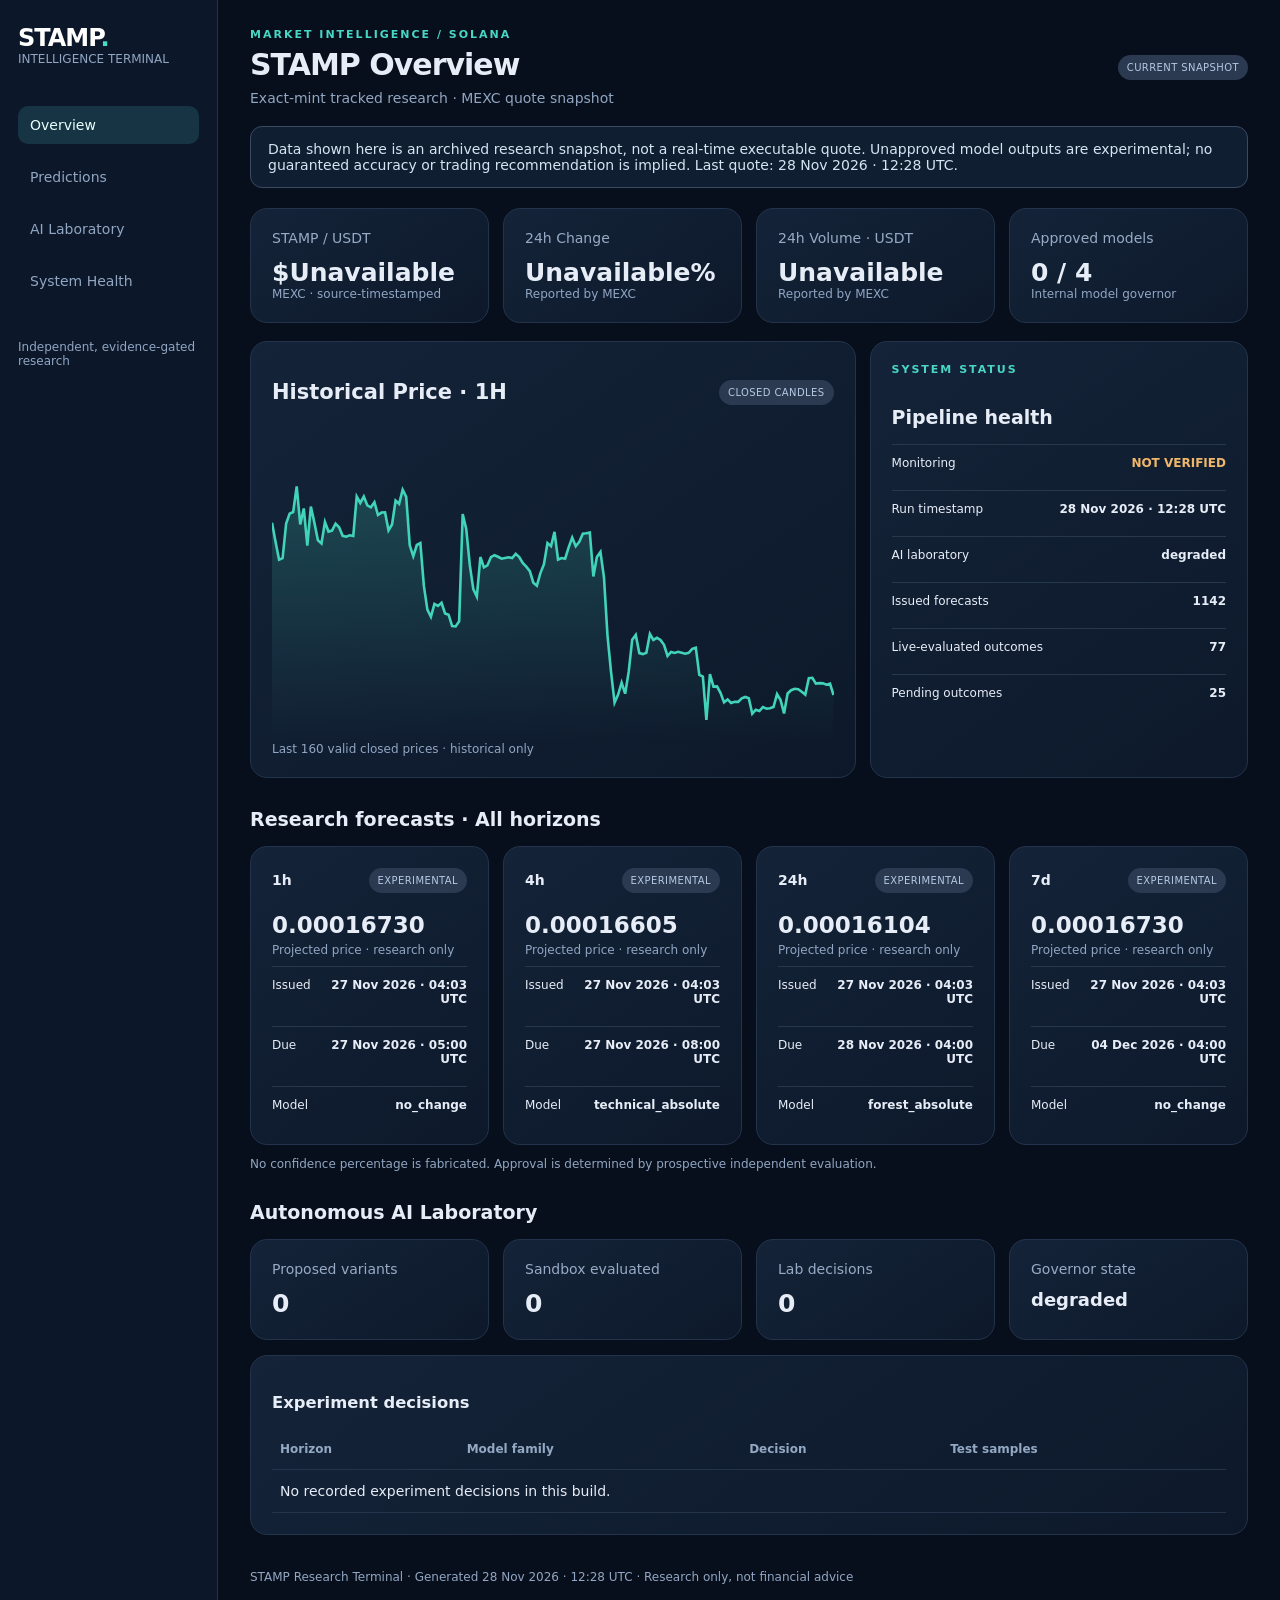
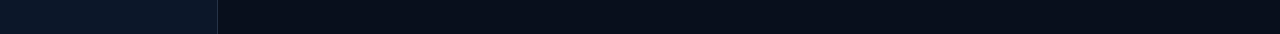
==== commit 9dff6f08: "data: scheduled STAMP market observation [skip render]" ====
--- a/dashboard/index.html
+++ b/dashboard/index.html
@@ -1 +1 @@
-<!doctype html><html lang="en"><head><meta charset="utf-8"><meta name="viewport" content="width=device-width,initial-scale=1"><meta name="theme-color" content="#080f1c"><title>STAMP · Intelligence Terminal</title><style>*{box-sizing:border-box}body{margin:0;background:#080f1c;color:#e7edf7;font:14px system-ui,-apple-system,Segoe UI,Arial}.layout{display:grid;grid-template-columns:218px minmax(0,1fr);min-height:100vh}.sidebar{background:#0c1729;border-right:1px solid #263347;padding:24px 18px}.brand{font-size:24px;font-weight:900;letter-spacing:-1px;color:#fff}.brand span{color:#46dbc7}.nav{margin-top:40px;display:grid;gap:14px;color:#91a6c2}.nav a{color:inherit;text-decoration:none;padding:11px 12px;border-radius:10px}.nav a:hover,.nav a:first-child{color:#e8fffb;background:#173445}.content{max-width:1500px;width:100%;margin:auto;padding:28px 32px 50px}.between{display:flex;justify-content:space-between;align-items:center;gap:12px;flex-wrap:wrap}.muted,.small{color:#91a6c2}.small{font-size:12px}.eyebrow{text-transform:uppercase;letter-spacing:2px;color:#48d7c5;font-size:11px;font-weight:800}.title{font-size:30px;letter-spacing:-1px;margin:6px 0 8px}.notice{border:1px solid #3b4a63;background:#101e31;padding:14px 17px;border-radius:12px;margin:20px 0;color:#d3e5f3}.grid{display:grid;gap:14px}.metrics{grid-template-columns:repeat(4,minmax(0,1fr))}.metric,.panel,.forecast{border:1px solid #23334b;border-radius:17px;background:linear-gradient(145deg,#142338,#0d192b);padding:21px;min-width:0}.metric .label{color:#98abc4;margin-bottom:12px}.metric .value{font-size:25px;font-weight:800;overflow-wrap:anywhere}.section{font-size:19px;margin:30px 0 16px}.two{grid-template-columns:minmax(0,1.6fr) minmax(0,1fr)}.chart{height:300px;margin-top:20px}.chart svg{height:100%;width:100%}.forecast-grid{grid-template-columns:repeat(4,minmax(0,1fr))}.badge{font-size:10px;border-radius:100px;padding:7px 9px;background:#2b3951;color:#b4c9e3;letter-spacing:.4px}.target{font-size:23px;font-weight:800;margin:19px 0 5px}.kv{display:flex;justify-content:space-between;gap:14px;border-top:1px solid #27384d;padding:11px 0;font-size:12px;margin-top:9px}.kv b{text-align:right;overflow-wrap:anywhere}table{width:100%;border-collapse:collapse}th,td{padding:13px 8px;text-align:left;border-bottom:1px solid #24344b}th{color:#93a9c3;font-size:12px}.healthy{color:#5ce2a9}.warning{color:#f0b76a}@media(max-width:1100px){.forecast-grid,.metrics{grid-template-columns:repeat(2,minmax(0,1fr))}.two{grid-template-columns:1fr}}@media(max-width:720px){.layout{display:block}.sidebar{padding:15px 20px;border-bottom:1px solid #263347}.nav{display:flex;overflow:auto;margin-top:12px;gap:4px}.nav a{white-space:nowrap}.content{padding:21px 16px}.metrics,.forecast-grid{grid-template-columns:1fr 1fr}.metric .value{font-size:19px}.forecast{padding:14px}}@media(max-width:420px){.metrics,.forecast-grid{grid-template-columns:1fr}}</style></head><body><div class="layout"><aside class="sidebar"><div class="brand">STAMP<span>.</span></div><div class="small">INTELLIGENCE TERMINAL</div><nav class="nav"><a href="#overview">Overview</a><a href="#predictions">Predictions</a><a href="#laboratory">AI Laboratory</a><a href="#health">System Health</a></nav><p class="small" style="margin-top:40px">Independent, evidence-gated research</p></aside><main class="content" id="overview"><div class="between"><div><div class="eyebrow">Market intelligence / Solana</div><h1 class="title">STAMP Overview</h1><div class="muted">Exact-mint tracked research · MEXC quote snapshot</div></div><span class="badge">CURRENT SNAPSHOT</span></div><div class="notice">Data shown here is an archived research snapshot, not a real-time executable quote. Unapproved model outputs are experimental; no guaranteed accuracy or trading recommendation is implied. Last quote: 28 Nov 2026 · 04:41 UTC.</div><div class="grid metrics"><div class="metric"><div class="label">STAMP / USDT</div><div class="value">$Unavailable</div><div class="small">MEXC · source-timestamped</div></div><div class="metric"><div class="label">24h Change</div><div class="value">Unavailable%</div><div class="small">Reported by MEXC</div></div><div class="metric"><div class="label">24h Volume · USDT</div><div class="value">Unavailable</div><div class="small">Reported by MEXC</div></div><div class="metric"><div class="label">Approved models</div><div class="value">0 / 4</div><div class="small">Internal model governor</div></div></div><div class="grid two" style="margin-top:18px"><section class="panel"><div class="between"><h2>Historical Price · 1H</h2><span class="badge">CLOSED CANDLES</span></div><div class="chart"><svg aria-label="Historical 1h closes" viewBox="0 0 1000 270" role="img" preserveAspectRatio="none"><defs><linearGradient id="chartfill" x1="0" x2="0" y1="0" y2="1"><stop stop-color="#42d4ba" stop-opacity=".22"/><stop offset="1" stop-color="#42d4ba" stop-opacity="0"/></linearGradient></defs><polygon fill="url(#chartfill)" points="0,270 0.0,72.6 6.3,89.7 12.6,106.0 18.9,104.6 25.2,73.3 31.4,64.5 37.7,63.0 44.0,40.0 50.3,74.2 56.6,59.8 62.9,93.2 69.2,58.1 75.5,72.6 81.8,88.4 88.1,91.3 94.3,72.0 100.6,80.6 106.9,79.7 113.2,73.5 119.5,76.8 125.8,84.4 132.1,85.2 138.4,84.0 144.7,84.6 150.9,49.1 157.2,54.9 163.5,49.1 169.8,57.1 176.1,58.8 182.4,54.2 188.7,65.7 195.0,63.5 201.3,63.3 207.5,79.5 213.8,74.2 220.1,52.7 226.4,55.6 232.7,42.9 239.0,49.4 245.3,93.0 251.6,102.8 257.9,92.7 264.2,91.0 270.4,129.3 276.7,150.9 283.0,157.4 289.3,145.7 295.6,147.5 301.9,144.7 308.2,154.3 314.5,155.4 320.8,165.7 327.0,166.0 333.3,161.3 339.6,64.9 345.9,78.2 352.2,110.6 358.5,132.5 364.8,139.2 371.1,103.5 377.4,112.8 383.6,111.1 389.9,103.6 396.2,101.9 402.5,103.3 408.8,105.0 415.1,104.4 421.4,103.8 427.7,104.4 434.0,100.6 440.3,103.5 446.5,108.8 452.8,112.2 459.1,116.3 465.4,126.6 471.7,129.3 478.0,118.0 484.3,110.0 490.6,91.0 496.9,93.8 503.1,80.9 509.4,105.8 515.7,104.4 522.0,105.0 528.3,94.8 534.6,86.0 540.9,93.8 547.2,89.9 553.5,82.5 559.7,82.2 566.0,81.6 572.3,121.0 578.6,103.6 584.9,99.0 591.2,121.8 597.5,174.4 603.8,207.2 610.1,234.5 616.4,227.3 622.6,216.6 628.9,226.5 635.2,206.9 641.5,177.9 647.8,173.6 654.1,190.0 660.4,190.9 666.7,189.7 673.0,172.8 679.2,178.1 685.5,176.2 691.8,178.2 698.1,182.5 704.4,192.5 710.7,189.0 717.0,189.8 723.3,188.8 729.6,189.6 735.8,190.5 742.1,189.7 748.4,186.1 754.7,185.1 761.0,209.6 767.3,211.1 773.6,250.0 779.9,209.0 786.2,220.2 792.5,219.9 798.7,225.7 805.0,234.3 811.3,231.7 817.6,234.9 823.9,233.8 830.2,233.9 836.5,230.7 842.8,229.5 849.1,230.6 855.3,244.5 861.6,240.9 867.9,242.1 874.2,238.6 880.5,240.0 886.8,239.7 893.1,238.5 899.4,226.9 905.7,232.3 911.9,244.3 918.2,226.3 924.5,223.4 930.8,222.1 937.1,222.5 943.4,224.7 949.7,227.3 956.0,212.5 962.3,212.2 968.6,217.4 974.8,217.0 981.1,217.2 987.4,218.4 993.7,217.4 1000.0,227.7 1000,270"/><polyline fill="none" stroke="#42d4ba" stroke-width="2.6" vector-effect="non-scaling-stroke" points="0.0,72.6 6.3,89.7 12.6,106.0 18.9,104.6 25.2,73.3 31.4,64.5 37.7,63.0 44.0,40.0 50.3,74.2 56.6,59.8 62.9,93.2 69.2,58.1 75.5,72.6 81.8,88.4 88.1,91.3 94.3,72.0 100.6,80.6 106.9,79.7 113.2,73.5 119.5,76.8 125.8,84.4 132.1,85.2 138.4,84.0 144.7,84.6 150.9,49.1 157.2,54.9 163.5,49.1 169.8,57.1 176.1,58.8 182.4,54.2 188.7,65.7 195.0,63.5 201.3,63.3 207.5,79.5 213.8,74.2 220.1,52.7 226.4,55.6 232.7,42.9 239.0,49.4 245.3,93.0 251.6,102.8 257.9,92.7 264.2,91.0 270.4,129.3 276.7,150.9 283.0,157.4 289.3,145.7 295.6,147.5 301.9,144.7 308.2,154.3 314.5,155.4 320.8,165.7 327.0,166.0 333.3,161.3 339.6,64.9 345.9,78.2 352.2,110.6 358.5,132.5 364.8,139.2 371.1,103.5 377.4,112.8 383.6,111.1 389.9,103.6 396.2,101.9 402.5,103.3 408.8,105.0 415.1,104.4 421.4,103.8 427.7,104.4 434.0,100.6 440.3,103.5 446.5,108.8 452.8,112.2 459.1,116.3 465.4,126.6 471.7,129.3 478.0,118.0 484.3,110.0 490.6,91.0 496.9,93.8 503.1,80.9 509.4,105.8 515.7,104.4 522.0,105.0 528.3,94.8 534.6,86.0 540.9,93.8 547.2,89.9 553.5,82.5 559.7,82.2 566.0,81.6 572.3,121.0 578.6,103.6 584.9,99.0 591.2,121.8 597.5,174.4 603.8,207.2 610.1,234.5 616.4,227.3 622.6,216.6 628.9,226.5 635.2,206.9 641.5,177.9 647.8,173.6 654.1,190.0 660.4,190.9 666.7,189.7 673.0,172.8 679.2,178.1 685.5,176.2 691.8,178.2 698.1,182.5 704.4,192.5 710.7,189.0 717.0,189.8 723.3,188.8 729.6,189.6 735.8,190.5 742.1,189.7 748.4,186.1 754.7,185.1 761.0,209.6 767.3,211.1 773.6,250.0 779.9,209.0 786.2,220.2 792.5,219.9 798.7,225.7 805.0,234.3 811.3,231.7 817.6,234.9 823.9,233.8 830.2,233.9 836.5,230.7 842.8,229.5 849.1,230.6 855.3,244.5 861.6,240.9 867.9,242.1 874.2,238.6 880.5,240.0 886.8,239.7 893.1,238.5 899.4,226.9 905.7,232.3 911.9,244.3 918.2,226.3 924.5,223.4 930.8,222.1 937.1,222.5 943.4,224.7 949.7,227.3 956.0,212.5 962.3,212.2 968.6,217.4 974.8,217.0 981.1,217.2 987.4,218.4 993.7,217.4 1000.0,227.7"/></svg></div><div class="small">Last 160 valid closed prices · historical only</div></section><section class="panel" id="health"><div class="eyebrow">System status</div><h2 class="section">Pipeline health</h2><div class="kv"><span>Monitoring</span><b class="warning">NOT VERIFIED</b></div><div class="kv"><span>Run timestamp</span><b>28 Nov 2026 · 04:41 UTC</b></div><div class="kv"><span>AI laboratory</span><b>degraded</b></div><div class="kv"><span>Issued forecasts</span><b>1142</b></div><div class="kv"><span>Live-evaluated outcomes</span><b>77</b></div><div class="kv"><span>Pending outcomes</span><b>25</b></div></section></div><section id="predictions"><h2 class="section">Research forecasts · All horizons</h2><div class="grid forecast-grid"><article class="forecast"><div class="between"><strong>1h</strong><span class="badge">EXPERIMENTAL</span></div><div class="target">0.00016730</div><div class="small">Projected price · research only</div><div class="kv"><span>Issued</span><b>27 Nov 2026 · 04:03 UTC</b></div><div class="kv"><span>Due</span><b>27 Nov 2026 · 05:00 UTC</b></div><div class="kv"><span>Model</span><b>no_change</b></div></article><article class="forecast"><div class="between"><strong>4h</strong><span class="badge">EXPERIMENTAL</span></div><div class="target">0.00016605</div><div class="small">Projected price · research only</div><div class="kv"><span>Issued</span><b>27 Nov 2026 · 04:03 UTC</b></div><div class="kv"><span>Due</span><b>27 Nov 2026 · 08:00 UTC</b></div><div class="kv"><span>Model</span><b>technical_absolute</b></div></article><article class="forecast"><div class="between"><strong>24h</strong><span class="badge">EXPERIMENTAL</span></div><div class="target">0.00016104</div><div class="small">Projected price · research only</div><div class="kv"><span>Issued</span><b>27 Nov 2026 · 04:03 UTC</b></div><div class="kv"><span>Due</span><b>28 Nov 2026 · 04:00 UTC</b></div><div class="kv"><span>Model</span><b>forest_absolute</b></div></article><article class="forecast"><div class="between"><strong>7d</strong><span class="badge">EXPERIMENTAL</span></div><div class="target">0.00016730</div><div class="small">Projected price · research only</div><div class="kv"><span>Issued</span><b>27 Nov 2026 · 04:03 UTC</b></div><div class="kv"><span>Due</span><b>04 Dec 2026 · 04:00 UTC</b></div><div class="kv"><span>Model</span><b>no_change</b></div></article></div><p class="small">No confidence percentage is fabricated. Approval is determined by prospective independent evaluation.</p></section><section id="laboratory"><h2 class="section">Autonomous AI Laboratory</h2><div class="grid metrics"><div class="metric"><div class="label">Proposed variants</div><div class="value">0</div></div><div class="metric"><div class="label">Sandbox evaluated</div><div class="value">0</div></div><div class="metric"><div class="label">Lab decisions</div><div class="value">0</div></div><div class="metric"><div class="label">Governor state</div><div class="value" style="font-size:18px">degraded</div></div></div><div class="panel" style="margin-top:15px;overflow-x:auto"><h3>Experiment decisions</h3><table><thead><tr><th>Horizon</th><th>Model family</th><th>Decision</th><th>Test samples</th></tr></thead><tbody><tr><td colspan="4">No recorded experiment decisions in this build.</td></tr></tbody></table></div></section><footer class="small" style="padding-top:35px">STAMP Research Terminal · Generated 28 Nov 2026 · 04:41 UTC · Research only, not financial advice</footer></main></div></body></html>+<!doctype html><html lang="en"><head><meta charset="utf-8"><meta name="viewport" content="width=device-width,initial-scale=1"><meta name="theme-color" content="#080f1c"><title>STAMP · Intelligence Terminal</title><style>*{box-sizing:border-box}body{margin:0;background:#080f1c;color:#e7edf7;font:14px system-ui,-apple-system,Segoe UI,Arial}.layout{display:grid;grid-template-columns:218px minmax(0,1fr);min-height:100vh}.sidebar{background:#0c1729;border-right:1px solid #263347;padding:24px 18px}.brand{font-size:24px;font-weight:900;letter-spacing:-1px;color:#fff}.brand span{color:#46dbc7}.nav{margin-top:40px;display:grid;gap:14px;color:#91a6c2}.nav a{color:inherit;text-decoration:none;padding:11px 12px;border-radius:10px}.nav a:hover,.nav a:first-child{color:#e8fffb;background:#173445}.content{max-width:1500px;width:100%;margin:auto;padding:28px 32px 50px}.between{display:flex;justify-content:space-between;align-items:center;gap:12px;flex-wrap:wrap}.muted,.small{color:#91a6c2}.small{font-size:12px}.eyebrow{text-transform:uppercase;letter-spacing:2px;color:#48d7c5;font-size:11px;font-weight:800}.title{font-size:30px;letter-spacing:-1px;margin:6px 0 8px}.notice{border:1px solid #3b4a63;background:#101e31;padding:14px 17px;border-radius:12px;margin:20px 0;color:#d3e5f3}.grid{display:grid;gap:14px}.metrics{grid-template-columns:repeat(4,minmax(0,1fr))}.metric,.panel,.forecast{border:1px solid #23334b;border-radius:17px;background:linear-gradient(145deg,#142338,#0d192b);padding:21px;min-width:0}.metric .label{color:#98abc4;margin-bottom:12px}.metric .value{font-size:25px;font-weight:800;overflow-wrap:anywhere}.section{font-size:19px;margin:30px 0 16px}.two{grid-template-columns:minmax(0,1.6fr) minmax(0,1fr)}.chart{height:300px;margin-top:20px}.chart svg{height:100%;width:100%}.forecast-grid{grid-template-columns:repeat(4,minmax(0,1fr))}.badge{font-size:10px;border-radius:100px;padding:7px 9px;background:#2b3951;color:#b4c9e3;letter-spacing:.4px}.target{font-size:23px;font-weight:800;margin:19px 0 5px}.kv{display:flex;justify-content:space-between;gap:14px;border-top:1px solid #27384d;padding:11px 0;font-size:12px;margin-top:9px}.kv b{text-align:right;overflow-wrap:anywhere}table{width:100%;border-collapse:collapse}th,td{padding:13px 8px;text-align:left;border-bottom:1px solid #24344b}th{color:#93a9c3;font-size:12px}.healthy{color:#5ce2a9}.warning{color:#f0b76a}@media(max-width:1100px){.forecast-grid,.metrics{grid-template-columns:repeat(2,minmax(0,1fr))}.two{grid-template-columns:1fr}}@media(max-width:720px){.layout{display:block}.sidebar{padding:15px 20px;border-bottom:1px solid #263347}.nav{display:flex;overflow:auto;margin-top:12px;gap:4px}.nav a{white-space:nowrap}.content{padding:21px 16px}.metrics,.forecast-grid{grid-template-columns:1fr 1fr}.metric .value{font-size:19px}.forecast{padding:14px}}@media(max-width:420px){.metrics,.forecast-grid{grid-template-columns:1fr}}</style></head><body><div class="layout"><aside class="sidebar"><div class="brand">STAMP<span>.</span></div><div class="small">INTELLIGENCE TERMINAL</div><nav class="nav"><a href="#overview">Overview</a><a href="#predictions">Predictions</a><a href="#laboratory">AI Laboratory</a><a href="#health">System Health</a></nav><p class="small" style="margin-top:40px">Independent, evidence-gated research</p></aside><main class="content" id="overview"><div class="between"><div><div class="eyebrow">Market intelligence / Solana</div><h1 class="title">STAMP Overview</h1><div class="muted">Exact-mint tracked research · MEXC quote snapshot</div></div><span class="badge">CURRENT SNAPSHOT</span></div><div class="notice">Data shown here is an archived research snapshot, not a real-time executable quote. Unapproved model outputs are experimental; no guaranteed accuracy or trading recommendation is implied. Last quote: 28 Nov 2026 · 12:28 UTC.</div><div class="grid metrics"><div class="metric"><div class="label">STAMP / USDT</div><div class="value">$Unavailable</div><div class="small">MEXC · source-timestamped</div></div><div class="metric"><div class="label">24h Change</div><div class="value">Unavailable%</div><div class="small">Reported by MEXC</div></div><div class="metric"><div class="label">24h Volume · USDT</div><div class="value">Unavailable</div><div class="small">Reported by MEXC</div></div><div class="metric"><div class="label">Approved models</div><div class="value">0 / 4</div><div class="small">Internal model governor</div></div></div><div class="grid two" style="margin-top:18px"><section class="panel"><div class="between"><h2>Historical Price · 1H</h2><span class="badge">CLOSED CANDLES</span></div><div class="chart"><svg aria-label="Historical 1h closes" viewBox="0 0 1000 270" role="img" preserveAspectRatio="none"><defs><linearGradient id="chartfill" x1="0" x2="0" y1="0" y2="1"><stop stop-color="#42d4ba" stop-opacity=".22"/><stop offset="1" stop-color="#42d4ba" stop-opacity="0"/></linearGradient></defs><polygon fill="url(#chartfill)" points="0,270 0.0,72.6 6.3,89.7 12.6,106.0 18.9,104.6 25.2,73.3 31.4,64.5 37.7,63.0 44.0,40.0 50.3,74.2 56.6,59.8 62.9,93.2 69.2,58.1 75.5,72.6 81.8,88.4 88.1,91.3 94.3,72.0 100.6,80.6 106.9,79.7 113.2,73.5 119.5,76.8 125.8,84.4 132.1,85.2 138.4,84.0 144.7,84.6 150.9,49.1 157.2,54.9 163.5,49.1 169.8,57.1 176.1,58.8 182.4,54.2 188.7,65.7 195.0,63.5 201.3,63.3 207.5,79.5 213.8,74.2 220.1,52.7 226.4,55.6 232.7,42.9 239.0,49.4 245.3,93.0 251.6,102.8 257.9,92.7 264.2,91.0 270.4,129.3 276.7,150.9 283.0,157.4 289.3,145.7 295.6,147.5 301.9,144.7 308.2,154.3 314.5,155.4 320.8,165.7 327.0,166.0 333.3,161.3 339.6,64.9 345.9,78.2 352.2,110.6 358.5,132.5 364.8,139.2 371.1,103.5 377.4,112.8 383.6,111.1 389.9,103.6 396.2,101.9 402.5,103.3 408.8,105.0 415.1,104.4 421.4,103.8 427.7,104.4 434.0,100.6 440.3,103.5 446.5,108.8 452.8,112.2 459.1,116.3 465.4,126.6 471.7,129.3 478.0,118.0 484.3,110.0 490.6,91.0 496.9,93.8 503.1,80.9 509.4,105.8 515.7,104.4 522.0,105.0 528.3,94.8 534.6,86.0 540.9,93.8 547.2,89.9 553.5,82.5 559.7,82.2 566.0,81.6 572.3,121.0 578.6,103.6 584.9,99.0 591.2,121.8 597.5,174.4 603.8,207.2 610.1,234.5 616.4,227.3 622.6,216.6 628.9,226.5 635.2,206.9 641.5,177.9 647.8,173.6 654.1,190.0 660.4,190.9 666.7,189.7 673.0,172.8 679.2,178.1 685.5,176.2 691.8,178.2 698.1,182.5 704.4,192.5 710.7,189.0 717.0,189.8 723.3,188.8 729.6,189.6 735.8,190.5 742.1,189.7 748.4,186.1 754.7,185.1 761.0,209.6 767.3,211.1 773.6,250.0 779.9,209.0 786.2,220.2 792.5,219.9 798.7,225.7 805.0,234.3 811.3,231.7 817.6,234.9 823.9,233.8 830.2,233.9 836.5,230.7 842.8,229.5 849.1,230.6 855.3,244.5 861.6,240.9 867.9,242.1 874.2,238.6 880.5,240.0 886.8,239.7 893.1,238.5 899.4,226.9 905.7,232.3 911.9,244.3 918.2,226.3 924.5,223.4 930.8,222.1 937.1,222.5 943.4,224.7 949.7,227.3 956.0,212.5 962.3,212.2 968.6,217.4 974.8,217.0 981.1,217.2 987.4,218.4 993.7,217.4 1000.0,227.7 1000,270"/><polyline fill="none" stroke="#42d4ba" stroke-width="2.6" vector-effect="non-scaling-stroke" points="0.0,72.6 6.3,89.7 12.6,106.0 18.9,104.6 25.2,73.3 31.4,64.5 37.7,63.0 44.0,40.0 50.3,74.2 56.6,59.8 62.9,93.2 69.2,58.1 75.5,72.6 81.8,88.4 88.1,91.3 94.3,72.0 100.6,80.6 106.9,79.7 113.2,73.5 119.5,76.8 125.8,84.4 132.1,85.2 138.4,84.0 144.7,84.6 150.9,49.1 157.2,54.9 163.5,49.1 169.8,57.1 176.1,58.8 182.4,54.2 188.7,65.7 195.0,63.5 201.3,63.3 207.5,79.5 213.8,74.2 220.1,52.7 226.4,55.6 232.7,42.9 239.0,49.4 245.3,93.0 251.6,102.8 257.9,92.7 264.2,91.0 270.4,129.3 276.7,150.9 283.0,157.4 289.3,145.7 295.6,147.5 301.9,144.7 308.2,154.3 314.5,155.4 320.8,165.7 327.0,166.0 333.3,161.3 339.6,64.9 345.9,78.2 352.2,110.6 358.5,132.5 364.8,139.2 371.1,103.5 377.4,112.8 383.6,111.1 389.9,103.6 396.2,101.9 402.5,103.3 408.8,105.0 415.1,104.4 421.4,103.8 427.7,104.4 434.0,100.6 440.3,103.5 446.5,108.8 452.8,112.2 459.1,116.3 465.4,126.6 471.7,129.3 478.0,118.0 484.3,110.0 490.6,91.0 496.9,93.8 503.1,80.9 509.4,105.8 515.7,104.4 522.0,105.0 528.3,94.8 534.6,86.0 540.9,93.8 547.2,89.9 553.5,82.5 559.7,82.2 566.0,81.6 572.3,121.0 578.6,103.6 584.9,99.0 591.2,121.8 597.5,174.4 603.8,207.2 610.1,234.5 616.4,227.3 622.6,216.6 628.9,226.5 635.2,206.9 641.5,177.9 647.8,173.6 654.1,190.0 660.4,190.9 666.7,189.7 673.0,172.8 679.2,178.1 685.5,176.2 691.8,178.2 698.1,182.5 704.4,192.5 710.7,189.0 717.0,189.8 723.3,188.8 729.6,189.6 735.8,190.5 742.1,189.7 748.4,186.1 754.7,185.1 761.0,209.6 767.3,211.1 773.6,250.0 779.9,209.0 786.2,220.2 792.5,219.9 798.7,225.7 805.0,234.3 811.3,231.7 817.6,234.9 823.9,233.8 830.2,233.9 836.5,230.7 842.8,229.5 849.1,230.6 855.3,244.5 861.6,240.9 867.9,242.1 874.2,238.6 880.5,240.0 886.8,239.7 893.1,238.5 899.4,226.9 905.7,232.3 911.9,244.3 918.2,226.3 924.5,223.4 930.8,222.1 937.1,222.5 943.4,224.7 949.7,227.3 956.0,212.5 962.3,212.2 968.6,217.4 974.8,217.0 981.1,217.2 987.4,218.4 993.7,217.4 1000.0,227.7"/></svg></div><div class="small">Last 160 valid closed prices · historical only</div></section><section class="panel" id="health"><div class="eyebrow">System status</div><h2 class="section">Pipeline health</h2><div class="kv"><span>Monitoring</span><b class="warning">NOT VERIFIED</b></div><div class="kv"><span>Run timestamp</span><b>28 Nov 2026 · 12:28 UTC</b></div><div class="kv"><span>AI laboratory</span><b>degraded</b></div><div class="kv"><span>Issued forecasts</span><b>1142</b></div><div class="kv"><span>Live-evaluated outcomes</span><b>77</b></div><div class="kv"><span>Pending outcomes</span><b>25</b></div></section></div><section id="predictions"><h2 class="section">Research forecasts · All horizons</h2><div class="grid forecast-grid"><article class="forecast"><div class="between"><strong>1h</strong><span class="badge">EXPERIMENTAL</span></div><div class="target">0.00016730</div><div class="small">Projected price · research only</div><div class="kv"><span>Issued</span><b>27 Nov 2026 · 04:03 UTC</b></div><div class="kv"><span>Due</span><b>27 Nov 2026 · 05:00 UTC</b></div><div class="kv"><span>Model</span><b>no_change</b></div></article><article class="forecast"><div class="between"><strong>4h</strong><span class="badge">EXPERIMENTAL</span></div><div class="target">0.00016605</div><div class="small">Projected price · research only</div><div class="kv"><span>Issued</span><b>27 Nov 2026 · 04:03 UTC</b></div><div class="kv"><span>Due</span><b>27 Nov 2026 · 08:00 UTC</b></div><div class="kv"><span>Model</span><b>technical_absolute</b></div></article><article class="forecast"><div class="between"><strong>24h</strong><span class="badge">EXPERIMENTAL</span></div><div class="target">0.00016104</div><div class="small">Projected price · research only</div><div class="kv"><span>Issued</span><b>27 Nov 2026 · 04:03 UTC</b></div><div class="kv"><span>Due</span><b>28 Nov 2026 · 04:00 UTC</b></div><div class="kv"><span>Model</span><b>forest_absolute</b></div></article><article class="forecast"><div class="between"><strong>7d</strong><span class="badge">EXPERIMENTAL</span></div><div class="target">0.00016730</div><div class="small">Projected price · research only</div><div class="kv"><span>Issued</span><b>27 Nov 2026 · 04:03 UTC</b></div><div class="kv"><span>Due</span><b>04 Dec 2026 · 04:00 UTC</b></div><div class="kv"><span>Model</span><b>no_change</b></div></article></div><p class="small">No confidence percentage is fabricated. Approval is determined by prospective independent evaluation.</p></section><section id="laboratory"><h2 class="section">Autonomous AI Laboratory</h2><div class="grid metrics"><div class="metric"><div class="label">Proposed variants</div><div class="value">0</div></div><div class="metric"><div class="label">Sandbox evaluated</div><div class="value">0</div></div><div class="metric"><div class="label">Lab decisions</div><div class="value">0</div></div><div class="metric"><div class="label">Governor state</div><div class="value" style="font-size:18px">degraded</div></div></div><div class="panel" style="margin-top:15px;overflow-x:auto"><h3>Experiment decisions</h3><table><thead><tr><th>Horizon</th><th>Model family</th><th>Decision</th><th>Test samples</th></tr></thead><tbody><tr><td colspan="4">No recorded experiment decisions in this build.</td></tr></tbody></table></div></section><footer class="small" style="padding-top:35px">STAMP Research Terminal · Generated 28 Nov 2026 · 12:28 UTC · Research only, not financial advice</footer></main></div></body></html>
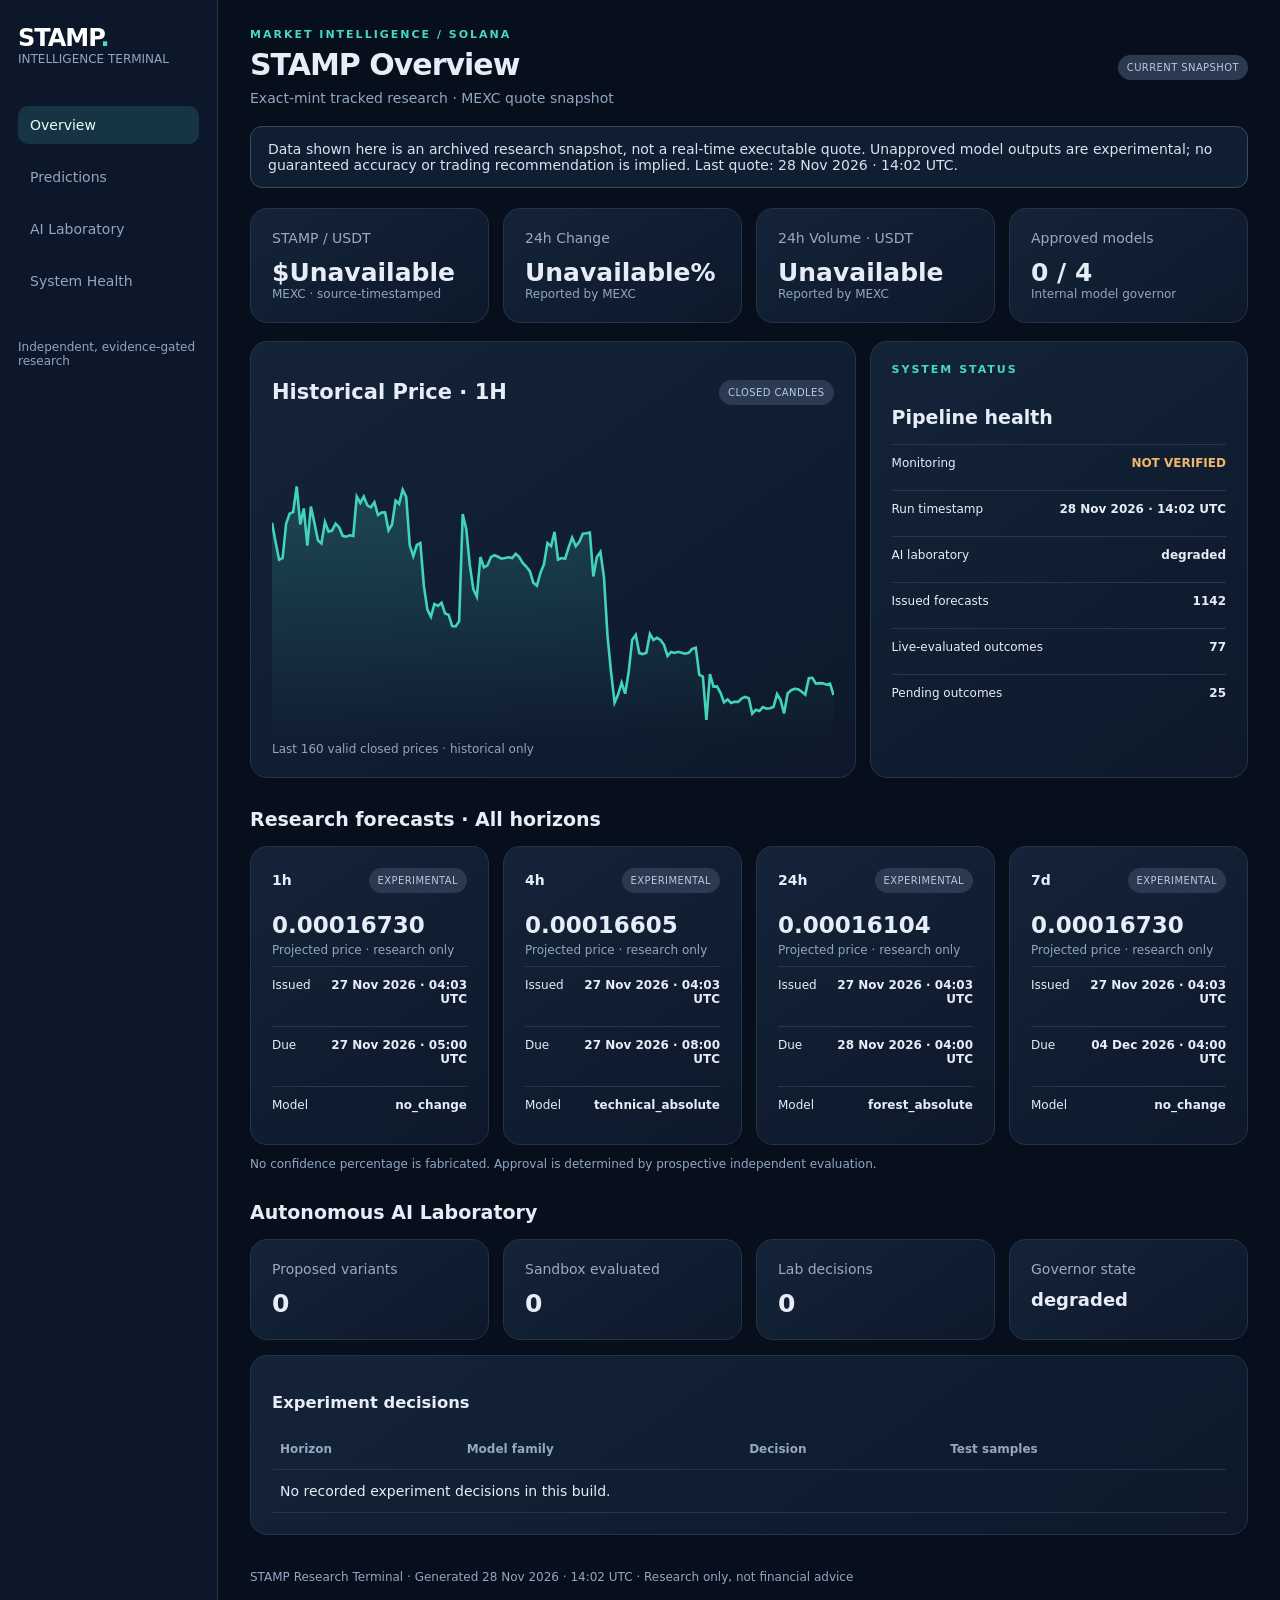
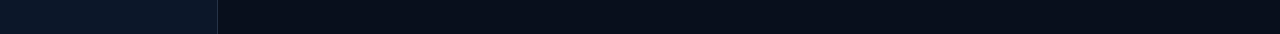
==== commit cfb1e7b9: "data: scheduled STAMP market observation [skip render]" ====
--- a/dashboard/index.html
+++ b/dashboard/index.html
@@ -1 +1 @@
-<!doctype html><html lang="en"><head><meta charset="utf-8"><meta name="viewport" content="width=device-width,initial-scale=1"><meta name="theme-color" content="#080f1c"><title>STAMP · Intelligence Terminal</title><style>*{box-sizing:border-box}body{margin:0;background:#080f1c;color:#e7edf7;font:14px system-ui,-apple-system,Segoe UI,Arial}.layout{display:grid;grid-template-columns:218px minmax(0,1fr);min-height:100vh}.sidebar{background:#0c1729;border-right:1px solid #263347;padding:24px 18px}.brand{font-size:24px;font-weight:900;letter-spacing:-1px;color:#fff}.brand span{color:#46dbc7}.nav{margin-top:40px;display:grid;gap:14px;color:#91a6c2}.nav a{color:inherit;text-decoration:none;padding:11px 12px;border-radius:10px}.nav a:hover,.nav a:first-child{color:#e8fffb;background:#173445}.content{max-width:1500px;width:100%;margin:auto;padding:28px 32px 50px}.between{display:flex;justify-content:space-between;align-items:center;gap:12px;flex-wrap:wrap}.muted,.small{color:#91a6c2}.small{font-size:12px}.eyebrow{text-transform:uppercase;letter-spacing:2px;color:#48d7c5;font-size:11px;font-weight:800}.title{font-size:30px;letter-spacing:-1px;margin:6px 0 8px}.notice{border:1px solid #3b4a63;background:#101e31;padding:14px 17px;border-radius:12px;margin:20px 0;color:#d3e5f3}.grid{display:grid;gap:14px}.metrics{grid-template-columns:repeat(4,minmax(0,1fr))}.metric,.panel,.forecast{border:1px solid #23334b;border-radius:17px;background:linear-gradient(145deg,#142338,#0d192b);padding:21px;min-width:0}.metric .label{color:#98abc4;margin-bottom:12px}.metric .value{font-size:25px;font-weight:800;overflow-wrap:anywhere}.section{font-size:19px;margin:30px 0 16px}.two{grid-template-columns:minmax(0,1.6fr) minmax(0,1fr)}.chart{height:300px;margin-top:20px}.chart svg{height:100%;width:100%}.forecast-grid{grid-template-columns:repeat(4,minmax(0,1fr))}.badge{font-size:10px;border-radius:100px;padding:7px 9px;background:#2b3951;color:#b4c9e3;letter-spacing:.4px}.target{font-size:23px;font-weight:800;margin:19px 0 5px}.kv{display:flex;justify-content:space-between;gap:14px;border-top:1px solid #27384d;padding:11px 0;font-size:12px;margin-top:9px}.kv b{text-align:right;overflow-wrap:anywhere}table{width:100%;border-collapse:collapse}th,td{padding:13px 8px;text-align:left;border-bottom:1px solid #24344b}th{color:#93a9c3;font-size:12px}.healthy{color:#5ce2a9}.warning{color:#f0b76a}@media(max-width:1100px){.forecast-grid,.metrics{grid-template-columns:repeat(2,minmax(0,1fr))}.two{grid-template-columns:1fr}}@media(max-width:720px){.layout{display:block}.sidebar{padding:15px 20px;border-bottom:1px solid #263347}.nav{display:flex;overflow:auto;margin-top:12px;gap:4px}.nav a{white-space:nowrap}.content{padding:21px 16px}.metrics,.forecast-grid{grid-template-columns:1fr 1fr}.metric .value{font-size:19px}.forecast{padding:14px}}@media(max-width:420px){.metrics,.forecast-grid{grid-template-columns:1fr}}</style></head><body><div class="layout"><aside class="sidebar"><div class="brand">STAMP<span>.</span></div><div class="small">INTELLIGENCE TERMINAL</div><nav class="nav"><a href="#overview">Overview</a><a href="#predictions">Predictions</a><a href="#laboratory">AI Laboratory</a><a href="#health">System Health</a></nav><p class="small" style="margin-top:40px">Independent, evidence-gated research</p></aside><main class="content" id="overview"><div class="between"><div><div class="eyebrow">Market intelligence / Solana</div><h1 class="title">STAMP Overview</h1><div class="muted">Exact-mint tracked research · MEXC quote snapshot</div></div><span class="badge">CURRENT SNAPSHOT</span></div><div class="notice">Data shown here is an archived research snapshot, not a real-time executable quote. Unapproved model outputs are experimental; no guaranteed accuracy or trading recommendation is implied. Last quote: 28 Nov 2026 · 12:28 UTC.</div><div class="grid metrics"><div class="metric"><div class="label">STAMP / USDT</div><div class="value">$Unavailable</div><div class="small">MEXC · source-timestamped</div></div><div class="metric"><div class="label">24h Change</div><div class="value">Unavailable%</div><div class="small">Reported by MEXC</div></div><div class="metric"><div class="label">24h Volume · USDT</div><div class="value">Unavailable</div><div class="small">Reported by MEXC</div></div><div class="metric"><div class="label">Approved models</div><div class="value">0 / 4</div><div class="small">Internal model governor</div></div></div><div class="grid two" style="margin-top:18px"><section class="panel"><div class="between"><h2>Historical Price · 1H</h2><span class="badge">CLOSED CANDLES</span></div><div class="chart"><svg aria-label="Historical 1h closes" viewBox="0 0 1000 270" role="img" preserveAspectRatio="none"><defs><linearGradient id="chartfill" x1="0" x2="0" y1="0" y2="1"><stop stop-color="#42d4ba" stop-opacity=".22"/><stop offset="1" stop-color="#42d4ba" stop-opacity="0"/></linearGradient></defs><polygon fill="url(#chartfill)" points="0,270 0.0,72.6 6.3,89.7 12.6,106.0 18.9,104.6 25.2,73.3 31.4,64.5 37.7,63.0 44.0,40.0 50.3,74.2 56.6,59.8 62.9,93.2 69.2,58.1 75.5,72.6 81.8,88.4 88.1,91.3 94.3,72.0 100.6,80.6 106.9,79.7 113.2,73.5 119.5,76.8 125.8,84.4 132.1,85.2 138.4,84.0 144.7,84.6 150.9,49.1 157.2,54.9 163.5,49.1 169.8,57.1 176.1,58.8 182.4,54.2 188.7,65.7 195.0,63.5 201.3,63.3 207.5,79.5 213.8,74.2 220.1,52.7 226.4,55.6 232.7,42.9 239.0,49.4 245.3,93.0 251.6,102.8 257.9,92.7 264.2,91.0 270.4,129.3 276.7,150.9 283.0,157.4 289.3,145.7 295.6,147.5 301.9,144.7 308.2,154.3 314.5,155.4 320.8,165.7 327.0,166.0 333.3,161.3 339.6,64.9 345.9,78.2 352.2,110.6 358.5,132.5 364.8,139.2 371.1,103.5 377.4,112.8 383.6,111.1 389.9,103.6 396.2,101.9 402.5,103.3 408.8,105.0 415.1,104.4 421.4,103.8 427.7,104.4 434.0,100.6 440.3,103.5 446.5,108.8 452.8,112.2 459.1,116.3 465.4,126.6 471.7,129.3 478.0,118.0 484.3,110.0 490.6,91.0 496.9,93.8 503.1,80.9 509.4,105.8 515.7,104.4 522.0,105.0 528.3,94.8 534.6,86.0 540.9,93.8 547.2,89.9 553.5,82.5 559.7,82.2 566.0,81.6 572.3,121.0 578.6,103.6 584.9,99.0 591.2,121.8 597.5,174.4 603.8,207.2 610.1,234.5 616.4,227.3 622.6,216.6 628.9,226.5 635.2,206.9 641.5,177.9 647.8,173.6 654.1,190.0 660.4,190.9 666.7,189.7 673.0,172.8 679.2,178.1 685.5,176.2 691.8,178.2 698.1,182.5 704.4,192.5 710.7,189.0 717.0,189.8 723.3,188.8 729.6,189.6 735.8,190.5 742.1,189.7 748.4,186.1 754.7,185.1 761.0,209.6 767.3,211.1 773.6,250.0 779.9,209.0 786.2,220.2 792.5,219.9 798.7,225.7 805.0,234.3 811.3,231.7 817.6,234.9 823.9,233.8 830.2,233.9 836.5,230.7 842.8,229.5 849.1,230.6 855.3,244.5 861.6,240.9 867.9,242.1 874.2,238.6 880.5,240.0 886.8,239.7 893.1,238.5 899.4,226.9 905.7,232.3 911.9,244.3 918.2,226.3 924.5,223.4 930.8,222.1 937.1,222.5 943.4,224.7 949.7,227.3 956.0,212.5 962.3,212.2 968.6,217.4 974.8,217.0 981.1,217.2 987.4,218.4 993.7,217.4 1000.0,227.7 1000,270"/><polyline fill="none" stroke="#42d4ba" stroke-width="2.6" vector-effect="non-scaling-stroke" points="0.0,72.6 6.3,89.7 12.6,106.0 18.9,104.6 25.2,73.3 31.4,64.5 37.7,63.0 44.0,40.0 50.3,74.2 56.6,59.8 62.9,93.2 69.2,58.1 75.5,72.6 81.8,88.4 88.1,91.3 94.3,72.0 100.6,80.6 106.9,79.7 113.2,73.5 119.5,76.8 125.8,84.4 132.1,85.2 138.4,84.0 144.7,84.6 150.9,49.1 157.2,54.9 163.5,49.1 169.8,57.1 176.1,58.8 182.4,54.2 188.7,65.7 195.0,63.5 201.3,63.3 207.5,79.5 213.8,74.2 220.1,52.7 226.4,55.6 232.7,42.9 239.0,49.4 245.3,93.0 251.6,102.8 257.9,92.7 264.2,91.0 270.4,129.3 276.7,150.9 283.0,157.4 289.3,145.7 295.6,147.5 301.9,144.7 308.2,154.3 314.5,155.4 320.8,165.7 327.0,166.0 333.3,161.3 339.6,64.9 345.9,78.2 352.2,110.6 358.5,132.5 364.8,139.2 371.1,103.5 377.4,112.8 383.6,111.1 389.9,103.6 396.2,101.9 402.5,103.3 408.8,105.0 415.1,104.4 421.4,103.8 427.7,104.4 434.0,100.6 440.3,103.5 446.5,108.8 452.8,112.2 459.1,116.3 465.4,126.6 471.7,129.3 478.0,118.0 484.3,110.0 490.6,91.0 496.9,93.8 503.1,80.9 509.4,105.8 515.7,104.4 522.0,105.0 528.3,94.8 534.6,86.0 540.9,93.8 547.2,89.9 553.5,82.5 559.7,82.2 566.0,81.6 572.3,121.0 578.6,103.6 584.9,99.0 591.2,121.8 597.5,174.4 603.8,207.2 610.1,234.5 616.4,227.3 622.6,216.6 628.9,226.5 635.2,206.9 641.5,177.9 647.8,173.6 654.1,190.0 660.4,190.9 666.7,189.7 673.0,172.8 679.2,178.1 685.5,176.2 691.8,178.2 698.1,182.5 704.4,192.5 710.7,189.0 717.0,189.8 723.3,188.8 729.6,189.6 735.8,190.5 742.1,189.7 748.4,186.1 754.7,185.1 761.0,209.6 767.3,211.1 773.6,250.0 779.9,209.0 786.2,220.2 792.5,219.9 798.7,225.7 805.0,234.3 811.3,231.7 817.6,234.9 823.9,233.8 830.2,233.9 836.5,230.7 842.8,229.5 849.1,230.6 855.3,244.5 861.6,240.9 867.9,242.1 874.2,238.6 880.5,240.0 886.8,239.7 893.1,238.5 899.4,226.9 905.7,232.3 911.9,244.3 918.2,226.3 924.5,223.4 930.8,222.1 937.1,222.5 943.4,224.7 949.7,227.3 956.0,212.5 962.3,212.2 968.6,217.4 974.8,217.0 981.1,217.2 987.4,218.4 993.7,217.4 1000.0,227.7"/></svg></div><div class="small">Last 160 valid closed prices · historical only</div></section><section class="panel" id="health"><div class="eyebrow">System status</div><h2 class="section">Pipeline health</h2><div class="kv"><span>Monitoring</span><b class="warning">NOT VERIFIED</b></div><div class="kv"><span>Run timestamp</span><b>28 Nov 2026 · 12:28 UTC</b></div><div class="kv"><span>AI laboratory</span><b>degraded</b></div><div class="kv"><span>Issued forecasts</span><b>1142</b></div><div class="kv"><span>Live-evaluated outcomes</span><b>77</b></div><div class="kv"><span>Pending outcomes</span><b>25</b></div></section></div><section id="predictions"><h2 class="section">Research forecasts · All horizons</h2><div class="grid forecast-grid"><article class="forecast"><div class="between"><strong>1h</strong><span class="badge">EXPERIMENTAL</span></div><div class="target">0.00016730</div><div class="small">Projected price · research only</div><div class="kv"><span>Issued</span><b>27 Nov 2026 · 04:03 UTC</b></div><div class="kv"><span>Due</span><b>27 Nov 2026 · 05:00 UTC</b></div><div class="kv"><span>Model</span><b>no_change</b></div></article><article class="forecast"><div class="between"><strong>4h</strong><span class="badge">EXPERIMENTAL</span></div><div class="target">0.00016605</div><div class="small">Projected price · research only</div><div class="kv"><span>Issued</span><b>27 Nov 2026 · 04:03 UTC</b></div><div class="kv"><span>Due</span><b>27 Nov 2026 · 08:00 UTC</b></div><div class="kv"><span>Model</span><b>technical_absolute</b></div></article><article class="forecast"><div class="between"><strong>24h</strong><span class="badge">EXPERIMENTAL</span></div><div class="target">0.00016104</div><div class="small">Projected price · research only</div><div class="kv"><span>Issued</span><b>27 Nov 2026 · 04:03 UTC</b></div><div class="kv"><span>Due</span><b>28 Nov 2026 · 04:00 UTC</b></div><div class="kv"><span>Model</span><b>forest_absolute</b></div></article><article class="forecast"><div class="between"><strong>7d</strong><span class="badge">EXPERIMENTAL</span></div><div class="target">0.00016730</div><div class="small">Projected price · research only</div><div class="kv"><span>Issued</span><b>27 Nov 2026 · 04:03 UTC</b></div><div class="kv"><span>Due</span><b>04 Dec 2026 · 04:00 UTC</b></div><div class="kv"><span>Model</span><b>no_change</b></div></article></div><p class="small">No confidence percentage is fabricated. Approval is determined by prospective independent evaluation.</p></section><section id="laboratory"><h2 class="section">Autonomous AI Laboratory</h2><div class="grid metrics"><div class="metric"><div class="label">Proposed variants</div><div class="value">0</div></div><div class="metric"><div class="label">Sandbox evaluated</div><div class="value">0</div></div><div class="metric"><div class="label">Lab decisions</div><div class="value">0</div></div><div class="metric"><div class="label">Governor state</div><div class="value" style="font-size:18px">degraded</div></div></div><div class="panel" style="margin-top:15px;overflow-x:auto"><h3>Experiment decisions</h3><table><thead><tr><th>Horizon</th><th>Model family</th><th>Decision</th><th>Test samples</th></tr></thead><tbody><tr><td colspan="4">No recorded experiment decisions in this build.</td></tr></tbody></table></div></section><footer class="small" style="padding-top:35px">STAMP Research Terminal · Generated 28 Nov 2026 · 12:28 UTC · Research only, not financial advice</footer></main></div></body></html>+<!doctype html><html lang="en"><head><meta charset="utf-8"><meta name="viewport" content="width=device-width,initial-scale=1"><meta name="theme-color" content="#080f1c"><title>STAMP · Intelligence Terminal</title><style>*{box-sizing:border-box}body{margin:0;background:#080f1c;color:#e7edf7;font:14px system-ui,-apple-system,Segoe UI,Arial}.layout{display:grid;grid-template-columns:218px minmax(0,1fr);min-height:100vh}.sidebar{background:#0c1729;border-right:1px solid #263347;padding:24px 18px}.brand{font-size:24px;font-weight:900;letter-spacing:-1px;color:#fff}.brand span{color:#46dbc7}.nav{margin-top:40px;display:grid;gap:14px;color:#91a6c2}.nav a{color:inherit;text-decoration:none;padding:11px 12px;border-radius:10px}.nav a:hover,.nav a:first-child{color:#e8fffb;background:#173445}.content{max-width:1500px;width:100%;margin:auto;padding:28px 32px 50px}.between{display:flex;justify-content:space-between;align-items:center;gap:12px;flex-wrap:wrap}.muted,.small{color:#91a6c2}.small{font-size:12px}.eyebrow{text-transform:uppercase;letter-spacing:2px;color:#48d7c5;font-size:11px;font-weight:800}.title{font-size:30px;letter-spacing:-1px;margin:6px 0 8px}.notice{border:1px solid #3b4a63;background:#101e31;padding:14px 17px;border-radius:12px;margin:20px 0;color:#d3e5f3}.grid{display:grid;gap:14px}.metrics{grid-template-columns:repeat(4,minmax(0,1fr))}.metric,.panel,.forecast{border:1px solid #23334b;border-radius:17px;background:linear-gradient(145deg,#142338,#0d192b);padding:21px;min-width:0}.metric .label{color:#98abc4;margin-bottom:12px}.metric .value{font-size:25px;font-weight:800;overflow-wrap:anywhere}.section{font-size:19px;margin:30px 0 16px}.two{grid-template-columns:minmax(0,1.6fr) minmax(0,1fr)}.chart{height:300px;margin-top:20px}.chart svg{height:100%;width:100%}.forecast-grid{grid-template-columns:repeat(4,minmax(0,1fr))}.badge{font-size:10px;border-radius:100px;padding:7px 9px;background:#2b3951;color:#b4c9e3;letter-spacing:.4px}.target{font-size:23px;font-weight:800;margin:19px 0 5px}.kv{display:flex;justify-content:space-between;gap:14px;border-top:1px solid #27384d;padding:11px 0;font-size:12px;margin-top:9px}.kv b{text-align:right;overflow-wrap:anywhere}table{width:100%;border-collapse:collapse}th,td{padding:13px 8px;text-align:left;border-bottom:1px solid #24344b}th{color:#93a9c3;font-size:12px}.healthy{color:#5ce2a9}.warning{color:#f0b76a}@media(max-width:1100px){.forecast-grid,.metrics{grid-template-columns:repeat(2,minmax(0,1fr))}.two{grid-template-columns:1fr}}@media(max-width:720px){.layout{display:block}.sidebar{padding:15px 20px;border-bottom:1px solid #263347}.nav{display:flex;overflow:auto;margin-top:12px;gap:4px}.nav a{white-space:nowrap}.content{padding:21px 16px}.metrics,.forecast-grid{grid-template-columns:1fr 1fr}.metric .value{font-size:19px}.forecast{padding:14px}}@media(max-width:420px){.metrics,.forecast-grid{grid-template-columns:1fr}}</style></head><body><div class="layout"><aside class="sidebar"><div class="brand">STAMP<span>.</span></div><div class="small">INTELLIGENCE TERMINAL</div><nav class="nav"><a href="#overview">Overview</a><a href="#predictions">Predictions</a><a href="#laboratory">AI Laboratory</a><a href="#health">System Health</a></nav><p class="small" style="margin-top:40px">Independent, evidence-gated research</p></aside><main class="content" id="overview"><div class="between"><div><div class="eyebrow">Market intelligence / Solana</div><h1 class="title">STAMP Overview</h1><div class="muted">Exact-mint tracked research · MEXC quote snapshot</div></div><span class="badge">CURRENT SNAPSHOT</span></div><div class="notice">Data shown here is an archived research snapshot, not a real-time executable quote. Unapproved model outputs are experimental; no guaranteed accuracy or trading recommendation is implied. Last quote: 28 Nov 2026 · 14:02 UTC.</div><div class="grid metrics"><div class="metric"><div class="label">STAMP / USDT</div><div class="value">$Unavailable</div><div class="small">MEXC · source-timestamped</div></div><div class="metric"><div class="label">24h Change</div><div class="value">Unavailable%</div><div class="small">Reported by MEXC</div></div><div class="metric"><div class="label">24h Volume · USDT</div><div class="value">Unavailable</div><div class="small">Reported by MEXC</div></div><div class="metric"><div class="label">Approved models</div><div class="value">0 / 4</div><div class="small">Internal model governor</div></div></div><div class="grid two" style="margin-top:18px"><section class="panel"><div class="between"><h2>Historical Price · 1H</h2><span class="badge">CLOSED CANDLES</span></div><div class="chart"><svg aria-label="Historical 1h closes" viewBox="0 0 1000 270" role="img" preserveAspectRatio="none"><defs><linearGradient id="chartfill" x1="0" x2="0" y1="0" y2="1"><stop stop-color="#42d4ba" stop-opacity=".22"/><stop offset="1" stop-color="#42d4ba" stop-opacity="0"/></linearGradient></defs><polygon fill="url(#chartfill)" points="0,270 0.0,72.6 6.3,89.7 12.6,106.0 18.9,104.6 25.2,73.3 31.4,64.5 37.7,63.0 44.0,40.0 50.3,74.2 56.6,59.8 62.9,93.2 69.2,58.1 75.5,72.6 81.8,88.4 88.1,91.3 94.3,72.0 100.6,80.6 106.9,79.7 113.2,73.5 119.5,76.8 125.8,84.4 132.1,85.2 138.4,84.0 144.7,84.6 150.9,49.1 157.2,54.9 163.5,49.1 169.8,57.1 176.1,58.8 182.4,54.2 188.7,65.7 195.0,63.5 201.3,63.3 207.5,79.5 213.8,74.2 220.1,52.7 226.4,55.6 232.7,42.9 239.0,49.4 245.3,93.0 251.6,102.8 257.9,92.7 264.2,91.0 270.4,129.3 276.7,150.9 283.0,157.4 289.3,145.7 295.6,147.5 301.9,144.7 308.2,154.3 314.5,155.4 320.8,165.7 327.0,166.0 333.3,161.3 339.6,64.9 345.9,78.2 352.2,110.6 358.5,132.5 364.8,139.2 371.1,103.5 377.4,112.8 383.6,111.1 389.9,103.6 396.2,101.9 402.5,103.3 408.8,105.0 415.1,104.4 421.4,103.8 427.7,104.4 434.0,100.6 440.3,103.5 446.5,108.8 452.8,112.2 459.1,116.3 465.4,126.6 471.7,129.3 478.0,118.0 484.3,110.0 490.6,91.0 496.9,93.8 503.1,80.9 509.4,105.8 515.7,104.4 522.0,105.0 528.3,94.8 534.6,86.0 540.9,93.8 547.2,89.9 553.5,82.5 559.7,82.2 566.0,81.6 572.3,121.0 578.6,103.6 584.9,99.0 591.2,121.8 597.5,174.4 603.8,207.2 610.1,234.5 616.4,227.3 622.6,216.6 628.9,226.5 635.2,206.9 641.5,177.9 647.8,173.6 654.1,190.0 660.4,190.9 666.7,189.7 673.0,172.8 679.2,178.1 685.5,176.2 691.8,178.2 698.1,182.5 704.4,192.5 710.7,189.0 717.0,189.8 723.3,188.8 729.6,189.6 735.8,190.5 742.1,189.7 748.4,186.1 754.7,185.1 761.0,209.6 767.3,211.1 773.6,250.0 779.9,209.0 786.2,220.2 792.5,219.9 798.7,225.7 805.0,234.3 811.3,231.7 817.6,234.9 823.9,233.8 830.2,233.9 836.5,230.7 842.8,229.5 849.1,230.6 855.3,244.5 861.6,240.9 867.9,242.1 874.2,238.6 880.5,240.0 886.8,239.7 893.1,238.5 899.4,226.9 905.7,232.3 911.9,244.3 918.2,226.3 924.5,223.4 930.8,222.1 937.1,222.5 943.4,224.7 949.7,227.3 956.0,212.5 962.3,212.2 968.6,217.4 974.8,217.0 981.1,217.2 987.4,218.4 993.7,217.4 1000.0,227.7 1000,270"/><polyline fill="none" stroke="#42d4ba" stroke-width="2.6" vector-effect="non-scaling-stroke" points="0.0,72.6 6.3,89.7 12.6,106.0 18.9,104.6 25.2,73.3 31.4,64.5 37.7,63.0 44.0,40.0 50.3,74.2 56.6,59.8 62.9,93.2 69.2,58.1 75.5,72.6 81.8,88.4 88.1,91.3 94.3,72.0 100.6,80.6 106.9,79.7 113.2,73.5 119.5,76.8 125.8,84.4 132.1,85.2 138.4,84.0 144.7,84.6 150.9,49.1 157.2,54.9 163.5,49.1 169.8,57.1 176.1,58.8 182.4,54.2 188.7,65.7 195.0,63.5 201.3,63.3 207.5,79.5 213.8,74.2 220.1,52.7 226.4,55.6 232.7,42.9 239.0,49.4 245.3,93.0 251.6,102.8 257.9,92.7 264.2,91.0 270.4,129.3 276.7,150.9 283.0,157.4 289.3,145.7 295.6,147.5 301.9,144.7 308.2,154.3 314.5,155.4 320.8,165.7 327.0,166.0 333.3,161.3 339.6,64.9 345.9,78.2 352.2,110.6 358.5,132.5 364.8,139.2 371.1,103.5 377.4,112.8 383.6,111.1 389.9,103.6 396.2,101.9 402.5,103.3 408.8,105.0 415.1,104.4 421.4,103.8 427.7,104.4 434.0,100.6 440.3,103.5 446.5,108.8 452.8,112.2 459.1,116.3 465.4,126.6 471.7,129.3 478.0,118.0 484.3,110.0 490.6,91.0 496.9,93.8 503.1,80.9 509.4,105.8 515.7,104.4 522.0,105.0 528.3,94.8 534.6,86.0 540.9,93.8 547.2,89.9 553.5,82.5 559.7,82.2 566.0,81.6 572.3,121.0 578.6,103.6 584.9,99.0 591.2,121.8 597.5,174.4 603.8,207.2 610.1,234.5 616.4,227.3 622.6,216.6 628.9,226.5 635.2,206.9 641.5,177.9 647.8,173.6 654.1,190.0 660.4,190.9 666.7,189.7 673.0,172.8 679.2,178.1 685.5,176.2 691.8,178.2 698.1,182.5 704.4,192.5 710.7,189.0 717.0,189.8 723.3,188.8 729.6,189.6 735.8,190.5 742.1,189.7 748.4,186.1 754.7,185.1 761.0,209.6 767.3,211.1 773.6,250.0 779.9,209.0 786.2,220.2 792.5,219.9 798.7,225.7 805.0,234.3 811.3,231.7 817.6,234.9 823.9,233.8 830.2,233.9 836.5,230.7 842.8,229.5 849.1,230.6 855.3,244.5 861.6,240.9 867.9,242.1 874.2,238.6 880.5,240.0 886.8,239.7 893.1,238.5 899.4,226.9 905.7,232.3 911.9,244.3 918.2,226.3 924.5,223.4 930.8,222.1 937.1,222.5 943.4,224.7 949.7,227.3 956.0,212.5 962.3,212.2 968.6,217.4 974.8,217.0 981.1,217.2 987.4,218.4 993.7,217.4 1000.0,227.7"/></svg></div><div class="small">Last 160 valid closed prices · historical only</div></section><section class="panel" id="health"><div class="eyebrow">System status</div><h2 class="section">Pipeline health</h2><div class="kv"><span>Monitoring</span><b class="warning">NOT VERIFIED</b></div><div class="kv"><span>Run timestamp</span><b>28 Nov 2026 · 14:02 UTC</b></div><div class="kv"><span>AI laboratory</span><b>degraded</b></div><div class="kv"><span>Issued forecasts</span><b>1142</b></div><div class="kv"><span>Live-evaluated outcomes</span><b>77</b></div><div class="kv"><span>Pending outcomes</span><b>25</b></div></section></div><section id="predictions"><h2 class="section">Research forecasts · All horizons</h2><div class="grid forecast-grid"><article class="forecast"><div class="between"><strong>1h</strong><span class="badge">EXPERIMENTAL</span></div><div class="target">0.00016730</div><div class="small">Projected price · research only</div><div class="kv"><span>Issued</span><b>27 Nov 2026 · 04:03 UTC</b></div><div class="kv"><span>Due</span><b>27 Nov 2026 · 05:00 UTC</b></div><div class="kv"><span>Model</span><b>no_change</b></div></article><article class="forecast"><div class="between"><strong>4h</strong><span class="badge">EXPERIMENTAL</span></div><div class="target">0.00016605</div><div class="small">Projected price · research only</div><div class="kv"><span>Issued</span><b>27 Nov 2026 · 04:03 UTC</b></div><div class="kv"><span>Due</span><b>27 Nov 2026 · 08:00 UTC</b></div><div class="kv"><span>Model</span><b>technical_absolute</b></div></article><article class="forecast"><div class="between"><strong>24h</strong><span class="badge">EXPERIMENTAL</span></div><div class="target">0.00016104</div><div class="small">Projected price · research only</div><div class="kv"><span>Issued</span><b>27 Nov 2026 · 04:03 UTC</b></div><div class="kv"><span>Due</span><b>28 Nov 2026 · 04:00 UTC</b></div><div class="kv"><span>Model</span><b>forest_absolute</b></div></article><article class="forecast"><div class="between"><strong>7d</strong><span class="badge">EXPERIMENTAL</span></div><div class="target">0.00016730</div><div class="small">Projected price · research only</div><div class="kv"><span>Issued</span><b>27 Nov 2026 · 04:03 UTC</b></div><div class="kv"><span>Due</span><b>04 Dec 2026 · 04:00 UTC</b></div><div class="kv"><span>Model</span><b>no_change</b></div></article></div><p class="small">No confidence percentage is fabricated. Approval is determined by prospective independent evaluation.</p></section><section id="laboratory"><h2 class="section">Autonomous AI Laboratory</h2><div class="grid metrics"><div class="metric"><div class="label">Proposed variants</div><div class="value">0</div></div><div class="metric"><div class="label">Sandbox evaluated</div><div class="value">0</div></div><div class="metric"><div class="label">Lab decisions</div><div class="value">0</div></div><div class="metric"><div class="label">Governor state</div><div class="value" style="font-size:18px">degraded</div></div></div><div class="panel" style="margin-top:15px;overflow-x:auto"><h3>Experiment decisions</h3><table><thead><tr><th>Horizon</th><th>Model family</th><th>Decision</th><th>Test samples</th></tr></thead><tbody><tr><td colspan="4">No recorded experiment decisions in this build.</td></tr></tbody></table></div></section><footer class="small" style="padding-top:35px">STAMP Research Terminal · Generated 28 Nov 2026 · 14:02 UTC · Research only, not financial advice</footer></main></div></body></html>
